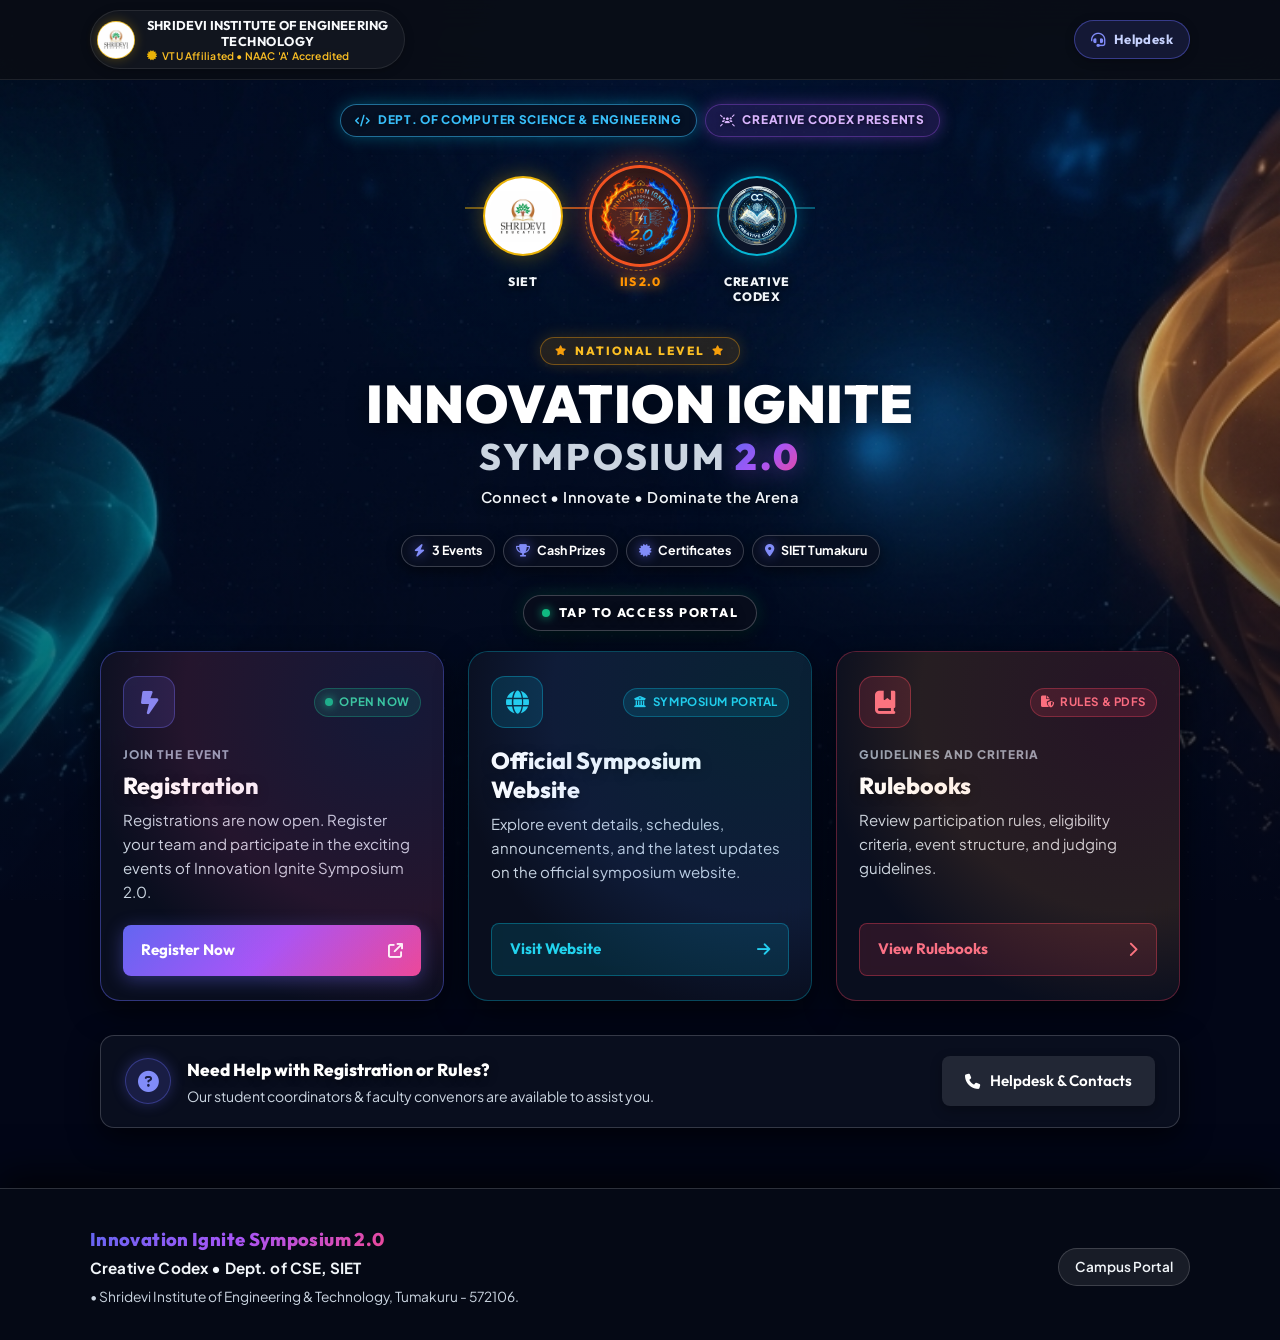
==== index.html @ 79eab62c "ui update on toggle" ====
<!DOCTYPE html>
<html lang="en" data-theme="dark">

<head>
  <meta charset="UTF-8">
  <meta name="viewport" content="width=device-width, initial-scale=1.0, viewport-fit=cover">
  <title>Innovation Ignite Symposium 2.0 | Creative Codex | SIET</title>
  <meta name="description"
    content="Official mobile portal for Innovation Ignite Symposium 2.0 organized by Creative Codex, Department of Computer Science & Engineering, Shridevi Institute of Engineering and Technology.">

  <!-- Google Fonts: Plus Jakarta Sans & Outfit -->
  <link rel="preconnect" href="https://fonts.googleapis.com">
  <link rel="preconnect" href="https://fonts.gstatic.com" crossorigin>
  <link
    href="https://fonts.googleapis.com/css2?family=Outfit:wght@400;500;600;700;800;900&family=Plus+Jakarta+Sans:wght@300;400;500;600;700;800&display=swap"
    rel="stylesheet">

  <!-- Font Awesome Icons -->
  <link rel="stylesheet" href="https://cdnjs.cloudflare.com/ajax/libs/font-awesome/6.5.1/css/all.min.css">

  <!-- Stylesheet -->
  <link rel="stylesheet" href="styles.css">
</head>

<body>
  <!-- Fixed Background Canvas (Jitter-Free, Never zooms on scroll) -->
  <div class="fixed-bg-canvas" aria-hidden="true"></div>
  <div class="noise-overlay"></div>

  <!-- Top Glassmorphism Navigation Bar -->
  <header class="site-header">
    <div class="container header-container">
      <a href="https://www.shrideviengineering.org" target="_blank" rel="noopener noreferrer"
        class="header-college-pill" title="Visit Shridevi Official Website">
        <div class="header-logo-wrap">
          <img src="assets/SIETLOGO2.jpeg" alt="SIET College Logo" class="header-mini-logo">
        </div>
        <div class="header-college-text">
          <span class="header-college-name">
            <span class="name-part-1">SHRIDEVI INSTITUTE OF ENGINEERING</span>
            <span class="name-part-2">TECHNOLOGY</span>
          </span>
          <span class="header-college-sub"><i class="fa-solid fa-certificate"></i> VTU Affiliated • NAAC 'A' Accredited</span>
        </div>
      </a>

      <div class="header-actions">
        <a href="#contactModal" id="btnHelpTrigger" class="header-help-btn" title="Helpdesk &amp; Venue"
          aria-label="Help &amp; Contact">
          <i class="fa-solid fa-headset"></i>
          <span class="header-btn-text">Helpdesk</span>
        </a>
      </div>
    </div>
  </header>

  <!-- Main Mobile-First Portal Container -->
  <main class="portal-main">
    <div class="container portal-container">

      <!-- Unified Brand Hero Section -->
      <section class="portal-hero">

        <!-- Department & Club Header Tag -->
        <div class="hero-meta-badges">
          <span class="meta-badge dept-badge">
            <i class="fa-solid fa-code"></i> Dept. of Computer Science &amp; Engineering
          </span>
          <span class="meta-badge club-badge">
            <i class="fa-solid fa-users-rays"></i> Creative Codex Presents
          </span>
        </div>

        <!-- Trio Emblem Brand Cluster -->
        <div class="emblem-showcase-cluster" aria-label="Institutions and Event Logos">
          <div class="connector-track" aria-hidden="true"></div>

          <!-- College Logo -->
          <a href="https://www.shrideviengineering.org" target="_blank" rel="noopener noreferrer"
            class="emblem-card emblem-college" title="Shridevi Institute of Engineering & Technology">
            <div class="emblem-frame">
              <img src="assets/SIETLOGO2.jpeg" alt="SIET Logo" class="emblem-img">
            </div>
            <span class="emblem-caption">SIET</span>
          </a>

          <!-- Innovation Ignite 2.0 (Center / Star Emblem) -->
          <div class="emblem-card emblem-symposium" title="Innovation Ignite Symposium 2.0">
            <div class="emblem-frame emblem-frame-sympo">
              <div class="emblem-pulse-ring"></div>
              <img src="assets/no bg sympo2.0.png" alt="Innovation Ignite 2.0 Logo" class="emblem-img emblem-img-sympo"
                id="symposiumLogoImg" onerror="this.onerror=null; this.src='assets/symposium-logo.svg';">
            </div>
            <span class="emblem-caption caption-highlight">IIS 2.0</span>
          </div>

          <!-- Creative Codex Club Logo -->
          <div class="emblem-card emblem-club" title="Creative Codex Student Club">
            <div class="emblem-frame">
              <img src="assets/cclogo1.png" alt="Creative Codex Club Logo" class="emblem-img" id="clubLogoImg"
                onerror="this.onerror=null; this.src='assets/club-logo.svg';">
            </div>
            <span class="emblem-caption">
              <span class="caption-line">Creative</span>
              <span class="caption-line">Codex</span>
            </span>
          </div>
        </div>

        <!-- Typography Branding -->
        <div class="hero-headings">
          <!-- Small National Level Badge Upside the Title -->
          <div class="hero-national-wrapper">
            <span class="hero-national-badge">
              <i class="fa-solid fa-star"></i> National Level <i class="fa-solid fa-star"></i>
            </span>
          </div>

          <h1 class="portal-title">
            <span class="title-primary">INNOVATION IGNITE</span>
            <span class="title-secondary">SYMPOSIUM <span class="title-version-gradient">2.0</span></span>
          </h1>

          <p class="portal-tagline">Connect • Innovate • Dominate the Arena</p>
        </div>

        <!-- Quick Event Perks / Highlight Badges -->
        <div class="perks-badge-row">
          <span class="perk-chip"><i class="fa-solid fa-bolt"></i> 3 Events</span>
          <span class="perk-chip"><i class="fa-solid fa-trophy"></i> Cash Prizes</span>
          <span class="perk-chip"><i class="fa-solid fa-certificate"></i> Certificates</span>
          <span class="perk-chip"><i class="fa-solid fa-location-dot"></i> SIET Tumakuru</span>
        </div>

      </section>

      <!-- The 3 Core Action Cards (QR Scan Destination) -->
      <section class="action-portal-section" aria-label="Portal Navigation Actions">

        <div class="action-section-heading">
          <span class="pulse-dot"></span>
          <span class="heading-label">TAP TO ACCESS PORTAL</span>
        </div>

        <!-- 3 Aligned Interactive Touch Cards -->
        <div class="action-grid" id="mainActions">

          <!-- CARD 1: REGISTRATION (Featured / High Energy) -->
          <div class="action-card card-register">
            <div class="card-glow-bg"></div>

            <div class="card-top-row">
              <div class="card-icon-wrap">
                <i class="fa-solid fa-bolt-lightning"></i>
              </div>
              <span class="card-status-pill pill-live">
                <span class="pulse-dot"></span>
                <span>Open Now</span>
              </span>
            </div>

            <div class="card-body">
              <span class="card-category-tag">Join the event</span>
              <h2 class="card-title">Registration</h2>
              <p class="card-info">
                Registrations are now open. Register your team and participate in the exciting events of Innovation Ignite Symposium 2.0.
              </p>
            </div>

            <a href="https://forms.google.com" target="_blank" rel="noopener noreferrer" class="card-action-bar"
              id="btnRegistration" aria-label="Register Now for Innovation Ignite Events">
              <span class="card-action-label">Register Now</span>
              <span class="card-action-arrow">
                <i class="fa-solid fa-arrow-up-right-from-square"></i>
              </span>
            </a>
          </div>

          <!-- CARD 2: OFFICIAL WEBSITE -->
          <div class="action-card card-website">
            <div class="card-glow-bg"></div>

            <div class="card-top-row">
              <div class="card-icon-wrap">
                <i class="fa-solid fa-globe"></i>
              </div>
              <span class="card-status-pill pill-cyan">
                <i class="fa-solid fa-building-columns"></i>
                <span>Symposium Portal</span>
              </span>
            </div>

            <div class="card-body">
              <h2 class="card-title">Official Symposium Website</h2>
              <p class="card-info">
                Explore event details, schedules, announcements, and the latest updates on the official symposium website.
              </p>
            </div>

            <a href="https://symposium-2-0.vercel.app/" target="_blank" rel="noopener noreferrer"
              class="card-action-bar" id="btnOfficialWebsite" aria-label="Visit Official Symposium Website">
              <span class="card-action-label">Visit Website</span>
              <span class="card-action-arrow">
                <i class="fa-solid fa-arrow-right"></i>
              </span>
            </a>
          </div>

          <!-- CARD 3: RULEBOOKS & GUIDELINES -->
          <div class="action-card card-rulebook">
            <div class="card-glow-bg"></div>

            <div class="card-top-row">
              <div class="card-icon-wrap">
                <i class="fa-solid fa-book-bookmark"></i>
              </div>
              <span class="card-status-pill pill-accent">
                <i class="fa-solid fa-file-shield"></i>
                <span>Rules &amp; PDFs</span>
              </span>
            </div>

            <div class="card-body">
              <span class="card-category-tag">Guidelines and Criteria</span>
              <h2 class="card-title">Rulebooks</h2>
              <p class="card-info">
                Review participation rules, eligibility criteria, event structure, and judging guidelines.
              </p>
            </div>

            <a href="rulebooks.html" class="card-action-bar" id="btnRulebooks"
              aria-label="Browse Official Event Rulebooks and PDFs">
              <span class="card-action-label">View Rulebooks</span>
              <span class="card-action-arrow">
                <i class="fa-solid fa-chevron-right"></i>
              </span>
            </a>
          </div>

        </div>

      </section>

      <!-- Quick Assistance / Help Desk Banner -->
      <section class="help-card-banner">
        <div class="help-banner-content">
          <div class="help-icon-wrap">
            <i class="fa-solid fa-circle-question"></i>
          </div>
          <div class="help-text">
            <h3 class="help-title">Need Help with Registration or Rules?</h3>
            <p class="help-desc">Our student coordinators &amp; faculty convenors are available to assist you.</p>
          </div>
        </div>
        <a href="#contactModal" id="btnHelpModal" class="btn btn-help-outline">
          <i class="fa-solid fa-phone"></i>
          <span>Helpdesk &amp; Contacts</span>
        </a>
      </section>

    </div>
  </main>

  <!-- Footer -->
  <footer class="site-footer">
    <div class="container footer-container">
      <div class="footer-left">
        <div class="footer-logo">
          <div class="footer-title-wrap">
            <span class="footer-symposium-title gradient-text">Innovation Ignite Symposium 2.0</span>
          </div>
          <div class="footer-club-wrap">
            <span class="footer-club-name">Creative Codex • Dept. of CSE, SIET</span>
          </div>
        </div>
        <p class="footer-copy">
         • Shridevi Institute of Engineering &amp; Technology, Tumakuru - 572106.
        </p>
      </div>
      <div class="footer-right">
        <div class="footer-links">
          <a href="https://www.shrideviengineering.org" target="_blank" rel="noopener">Campus Portal</a>
        </div>
      </div>
    </div>
  </footer>

  <!-- Help & Contact Modal -->
  <div class="modal" id="contactModal" aria-hidden="true">
    <div class="modal-backdrop"></div>
    <div class="modal-content">
      <div class="modal-header">
        <div class="modal-title-wrap">
          <i class="fa-solid fa-headset modal-header-icon"></i>
          <h3 class="modal-title">Innovation Ignite Symposium 2.0 Helpdesk</h3>
        </div>
        <button class="modal-close" id="closeContactModal" aria-label="Close modal">&times;</button>
      </div>
      <div class="modal-body">
        <p class="modal-desc">Have questions regarding team registrations, event guidelines, or reaching campus? Contact
          our coordinators:</p>
        <div class="contact-card">
          <!-- Interactive Contact Tab (Replaces Student Club) -->
          <div class="contact-tab-card" id="contactTabCard">
            <button type="button" class="contact-row contact-tab-trigger" id="contactTabBtn" aria-expanded="false"
              aria-controls="contactDirectoryPanel">
              <div class="contact-row-icon contact-icon-phone"><i class="fa-solid fa-address-book"></i></div>
              <div class="contact-tab-title-wrap">
                <div class="contact-title-line">
                  <strong>Contact:</strong>
                  <span class="contact-pill-tag"><i class="fa-solid fa-chevron-down arrow-icon"></i> Tap to View</span>
                </div>
                <span class="contact-tab-sub">Event leads, member names &amp; phone numbers</span>
              </div>
            </button>

            <!-- Structured Event Coordinators Directory -->
            <div class="contact-directory-panel" id="contactDirectoryPanel" style="display: none;">

              <!-- 1. General -->
              <div class="coord-category-group">
                <div class="coord-category-header">
                  <span class="coord-cat-badge badge-general"><i class="fa-solid fa-users"></i> General</span>
                </div>
                <div class="coord-members-list">
                  <div class="coord-member-row">
                    <span class="coord-name">Abbu Bhakar siddik</span>
                    <a href="tel:7022615928" class="coord-phone-btn" title="Call Abbu Bhakar siddik">
                      <i class="fa-solid fa-phone"></i> 7022615928
                    </a>
                  </div>
                  <div class="coord-member-row">
                    <span class="coord-name">Yashwanth Patil</span>
                    <a href="tel:8317345830" class="coord-phone-btn" title="Call Yashwanth Patil">
                      <i class="fa-solid fa-phone"></i> 8317345830
                    </a>
                  </div>
                  <div class="coord-member-row">
                    <span class="coord-name">Nayan kumar</span>
                    <a href="tel:6360860374" class="coord-phone-btn" title="Call Nayan kumar">
                      <i class="fa-solid fa-phone"></i> 6360860374
                    </a>
                  </div>
                </div>
              </div>

              <!-- 2. Code storm (Mini hackathon) -->
              <div class="coord-category-group">
                <div class="coord-category-header">
                  <span class="coord-cat-badge badge-coding"><i class="fa-solid fa-laptop-code"></i> Code storm (Mini
                    hackathon)</span>
                </div>
                <div class="coord-members-list">
                  <div class="coord-member-row">
                    <span class="coord-name">Abbu Bhakar siddik</span>
                    <a href="tel:7022615928" class="coord-phone-btn" title="Call Abbu Bhakar siddik">
                      <i class="fa-solid fa-phone"></i> 7022615928
                    </a>
                  </div>
                  <div class="coord-member-row">
                    <span class="coord-name">Lakshmikanth D H</span>
                    <a href="tel:9480625245" class="coord-phone-btn" title="Call Lakshmikanth D H">
                      <i class="fa-solid fa-phone"></i> 9480625245
                    </a>
                  </div>
                  <div class="coord-member-row">
                    <span class="coord-name">Karthik B kenchi</span>
                    <a href="tel:8310013001" class="coord-phone-btn" title="Call Karthik B kenchi">
                      <i class="fa-solid fa-phone"></i> 8310013001
                    </a>
                  </div>
                </div>
              </div>

              <!-- 3. Agentic Arena (Agentic AI) -->
              <div class="coord-category-group">
                <div class="coord-category-header">
                  <span class="coord-cat-badge badge-ai"><i class="fa-solid fa-brain"></i> Agentic Arena (Agentic
                    AI)</span>
                </div>
                <div class="coord-members-list">
                  <div class="coord-member-row">
                    <span class="coord-name">Nayan Kumar</span>
                    <a href="tel:6360860374" class="coord-phone-btn" title="Call Nayan Kumar">
                      <i class="fa-solid fa-phone"></i> 6360860374
                    </a>
                  </div>
                  <div class="coord-member-row">
                    <span class="coord-name">Sharath</span>
                    <a href="tel:6363065683" class="coord-phone-btn" title="Call Sharath">
                      <i class="fa-solid fa-phone"></i> 6363065683
                    </a>
                  </div>
                </div>
              </div>

              <!-- 4. InnovateX (Model presentation) -->
              <div class="coord-category-group">
                <div class="coord-category-header">
                  <span class="coord-cat-badge badge-presentation"><i class="fa-solid fa-lightbulb"></i> InnovateX
                    (Model presentation)</span>
                </div>
                <div class="coord-members-list">
                  <div class="coord-member-row">
                    <span class="coord-name">Gnanesh G</span>
                    <a href="tel:7676285059" class="coord-phone-btn" title="Call Gnanesh G">
                      <i class="fa-solid fa-phone"></i> 7676285059
                    </a>
                  </div>
                </div>
              </div>

              <!-- 5. Registration -->
              <div class="coord-category-group">
                <div class="coord-category-header">
                  <span class="coord-cat-badge badge-reg"><i class="fa-solid fa-id-card"></i> Registration</span>
                </div>
                <div class="coord-members-list">
                  <div class="coord-member-row">
                    <span class="coord-name">Yashwanth Patil</span>
                    <a href="tel:8317345830" class="coord-phone-btn" title="Call Yashwanth Patil">
                      <i class="fa-solid fa-phone"></i> 8317345830
                    </a>
                  </div>
                </div>
              </div>

            </div>
          </div>
          <div class="contact-row">
            <div class="contact-row-icon"><i class="fa-solid fa-envelope"></i></div>
            <div>
              <strong>Official Website:</strong> <a href="https://www.shrideviengineering.org" target="_blank"
                rel="noopener"
                style="color: var(--accent-primary); text-decoration: underline;">www.shrideviengineering.org</a>
            </div>
          </div>
          <div class="contact-row">
            <div class="contact-row-icon"><i class="fa-solid fa-location-dot"></i></div>
            <div>
              <strong>Venue:</strong> Shridevi Institute of Engineering and Technology, Sira Road,
              Tumakuru - 572 106
            </div>
          </div>
          <div class="contact-row">
            <div class="contact-row-icon"><i class="fa-solid fa-clock"></i></div>
            <div>
              <strong>Symposium Timings:</strong> 9:00 AM – 5:00 PM
            </div>
          </div>
        </div>
        <div class="modal-actions-wrap" style="margin-top: 20px;">
          <a href="https://forms.google.com" target="_blank" rel="noopener" class="btn btn-primary"
            style="width: 100%;">
            <i class="fa-solid fa-bolt"></i> Proceed to Registration Form
          </a>
        </div>
      </div>
    </div>
  </div>

  <script src="script.js"></script>
</body>

</html>
---- styles.css ----
/* ===================================================================
   INNOVATION IGNITE 2.0 - Mobile-First High-Performance Design System
   Modern QR Landing Portal | SIET • Creative Codex
   =================================================================== */

:root {
  /* Color Palette - Dark Theme Default */
  --bg-primary: #0a0d14;
  --bg-secondary: #0f1422;
  --bg-card: rgba(18, 24, 38, 0.78);
  --bg-card-hover: rgba(26, 35, 56, 0.92);
  --bg-glass: rgba(255, 255, 255, 0.05);
  
  --border-subtle: rgba(255, 255, 255, 0.09);
  --border-hover: rgba(255, 255, 255, 0.22);
  --border-focus: rgba(99, 102, 241, 0.65);
  
  --text-primary: #f8fafc;
  --text-secondary: #94a3b8;
  --text-muted: #64748b;
  
  /* Brand Accents & Gradients */
  --accent-primary: #6366f1;       /* Indigo */
  --accent-secondary: #a855f7;     /* Purple */
  --accent-tertiary: #ec4899;      /* Pink */
  --accent-cyan: #06b6d4;          /* Cyan */
  --accent-emerald: #10b981;       /* Emerald */
  --accent-amber: #f59e0b;        /* Amber */
  --accent-fire: #ff5722;         /* Fiery Orange */
  
  --gradient-brand: linear-gradient(135deg, #6366f1 0%, #a855f7 50%, #ec4899 100%);
  --gradient-cyan: linear-gradient(135deg, #06b6d4 0%, #3b82f6 100%);
  --gradient-coral: linear-gradient(135deg, #f43f5e 0%, #fb923c 100%);
  --gradient-sympo: linear-gradient(135deg, #ff5722 0%, #ff9800 50%, #00bcd4 100%);
  
  /* Shadows & Neon Halos */
  --shadow-sm: 0 2px 8px rgba(0, 0, 0, 0.25);
  --shadow-md: 0 10px 25px -4px rgba(0, 0, 0, 0.45);
  --shadow-lg: 0 20px 45px -8px rgba(0, 0, 0, 0.6);
  --shadow-glow-primary: 0 0 32px -4px rgba(99, 102, 241, 0.45);
  --shadow-glow-cyan: 0 0 32px -4px rgba(6, 182, 212, 0.4);
  --shadow-glow-coral: 0 0 32px -4px rgba(244, 63, 94, 0.4);

  /* Typography */
  --font-heading: 'Outfit', -apple-system, BlinkMacSystemFont, sans-serif;
  --font-body: 'Plus Jakarta Sans', -apple-system, BlinkMacSystemFont, sans-serif;

  /* Transitions */
  --transition-fast: 0.16s cubic-bezier(0.16, 1, 0.3, 1);
  --transition-smooth: 0.28s cubic-bezier(0.16, 1, 0.3, 1);
  --transition-bounce: 0.4s cubic-bezier(0.34, 1.56, 0.64, 1);

  /* Radius */
  --radius-sm: 8px;
  --radius-md: 14px;
  --radius-lg: 20px;
  --radius-full: 9999px;
}

/* Light Theme Variables */
[data-theme="light"] {
  --bg-primary: #f8fafc;
  --bg-secondary: #edf2f7;
  --bg-card: rgba(255, 255, 255, 0.9);
  --bg-card-hover: rgba(255, 255, 255, 0.98);
  --bg-glass: rgba(0, 0, 0, 0.04);
  
  --border-subtle: rgba(0, 0, 0, 0.08);
  --border-hover: rgba(0, 0, 0, 0.18);
  --border-focus: rgba(99, 102, 241, 0.8);
  
  --text-primary: #0f172a;
  --text-secondary: #475569;
  --text-muted: #94a3b8;

  --shadow-sm: 0 2px 8px rgba(0, 0, 0, 0.05);
  --shadow-md: 0 10px 25px -4px rgba(99, 102, 241, 0.12);
  --shadow-lg: 0 20px 45px -8px rgba(99, 102, 241, 0.18);
  --shadow-glow-primary: 0 0 28px -4px rgba(99, 102, 241, 0.25);
  --shadow-glow-cyan: 0 0 28px -4px rgba(6, 182, 212, 0.25);
  --shadow-glow-coral: 0 0 28px -4px rgba(244, 63, 94, 0.25);
}

/* Reset & Basics */
*, *::before, *::after {
  box-sizing: border-box;
  margin: 0;
  padding: 0;
}

html {
  scroll-behavior: smooth;
  -webkit-text-size-adjust: 100%;
}

body {
  font-family: var(--font-body);
  background-color: #020617;
  color: var(--text-primary);
  line-height: 1.6;
  min-height: 100vh;
  position: relative;
  overflow-x: hidden;
  transition: background-color var(--transition-smooth), color var(--transition-smooth);
  -webkit-font-smoothing: antialiased;
  -moz-osx-font-smoothing: grayscale;
}

[data-theme="light"] body {
  background-color: #f1f5f9;
}

/* ===================================================================
   STABLE JITTER-FREE FIXED BACKGROUND CANVAS
   Eliminates mobile address bar hide/show scroll zoom jump
   =================================================================== */
.fixed-bg-canvas {
  position: fixed;
  top: 0;
  left: 0;
  width: 100vw;
  height: 100lvh;
  height: var(--app-height, 100vh);
  min-height: 100%;
  z-index: 0;
  pointer-events: none;
  background-color: #020617;
  background-image: 
    linear-gradient(to bottom, rgba(2, 6, 23, 0.42) 0%, rgba(2, 6, 23, 0.15) 30%, rgba(2, 6, 23, 0.58) 75%, rgba(2, 6, 23, 0.95) 100%),
    url('assets/symposium-bg.jpg');
  background-repeat: no-repeat;
  background-position: center top;
  background-size: cover;
  -webkit-transform: translate3d(0, 0, 0);
  transform: translate3d(0, 0, 0);
  -webkit-backface-visibility: hidden;
  backface-visibility: hidden;
  will-change: transform;
}

body::before {
  display: none !important;
}

.noise-overlay {
  position: fixed;
  inset: 0;
  background-image: radial-gradient(rgba(255, 255, 255, 0.025) 1px, transparent 0);
  background-size: 24px 24px;
  pointer-events: none;
  z-index: 1;
}

/* Layout Container */
.container {
  max-width: 1140px;
  margin: 0 auto;
  padding: 0 20px;
  position: relative;
  z-index: 2;
}

/* ===================================================================
   TOP STICKY GLASS HEADER (INSTITUTION & CONTROLS)
   Properly Aligned, Balanced Flexbox, Responsive Pill Layout
   =================================================================== */

.site-header {
  position: sticky;
  top: 0;
  z-index: 100;
  background: rgba(10, 13, 20, 0.85);
  backdrop-filter: blur(16px);
  -webkit-backdrop-filter: blur(16px);
  border-bottom: 1px solid var(--border-subtle);
  padding: 10px 0;
  transition: background-color var(--transition-fast), border-color var(--transition-fast);
}

.header-container {
  display: flex;
  align-items: center;
  justify-content: space-between;
  gap: 16px;
  width: 100%;
}

.header-college-pill {
  display: inline-flex;
  align-items: center;
  gap: 12px;
  text-decoration: none;
  color: inherit;
  background: rgba(255, 255, 255, 0.04);
  padding: 6px 16px 6px 6px;
  border-radius: var(--radius-full);
  border: 1px solid var(--border-subtle);
  transition: all var(--transition-fast);
  flex: 0 1 auto;
  max-width: fit-content;
  box-shadow: 0 2px 10px rgba(0, 0, 0, 0.25);
}

.header-college-pill:hover {
  background: rgba(255, 255, 255, 0.08);
  border-color: rgba(234, 179, 8, 0.45);
  transform: translateY(-1px);
  box-shadow: 0 4px 16px rgba(0, 0, 0, 0.35);
}

.header-logo-wrap {
  width: 38px;
  height: 38px;
  min-width: 38px;
  border-radius: 50%;
  overflow: hidden;
  background: #ffffff;
  display: flex;
  align-items: center;
  justify-content: center;
  border: 1.5px solid rgba(234, 179, 8, 0.8);
  box-shadow: 0 0 12px rgba(234, 179, 8, 0.3);
  flex-shrink: 0;
}

.header-mini-logo {
  width: 100%;
  height: 100%;
  object-fit: contain;
}

.header-college-text {
  display: flex;
  flex-direction: column;
  justify-content: center;
  min-width: 0;
  text-align: left;
}

.header-college-name {
  font-family: var(--font-heading);
  font-size: 0.8rem;
  font-weight: 700;
  line-height: 1.25;
  letter-spacing: 0.015em;
  color: var(--text-primary);
  display: flex;
  flex-direction: column;
}

.name-part-1 {
  display: block;
  white-space: nowrap;
}

.name-part-2 {
  display: block;
  text-align: center;
  width: 100%;
  white-space: nowrap;
  letter-spacing: 0.04em;
}

.header-college-sub {
  font-size: 0.65rem;
  color: #fbbf24;
  white-space: nowrap;
  line-height: 1.2;
  font-weight: 600;
  margin-top: 1px;
  letter-spacing: 0.02em;
  overflow: hidden;
  text-overflow: ellipsis;
  display: inline-flex;
  align-items: center;
  gap: 5px;
}

.header-college-sub i {
  font-size: 0.62rem;
  color: #eab308;
}

.header-actions {
  display: flex;
  align-items: center;
  gap: 10px;
  flex-shrink: 0;
}

.header-help-btn {
  display: inline-flex;
  align-items: center;
  gap: 8px;
  padding: 8px 16px;
  border-radius: var(--radius-full);
  background: rgba(99, 102, 241, 0.14);
  border: 1px solid rgba(99, 102, 241, 0.45);
  color: #c7d2fe;
  font-family: var(--font-heading);
  font-size: 0.82rem;
  font-weight: 700;
  letter-spacing: 0.03em;
  text-decoration: none;
  cursor: pointer;
  transition: all var(--transition-fast);
  box-shadow: 0 2px 10px rgba(0, 0, 0, 0.25);
  white-space: nowrap;
}

.header-help-btn i {
  font-size: 0.9rem;
  color: #818cf8;
}

.header-help-btn:hover {
  background: rgba(99, 102, 241, 0.26);
  border-color: rgba(99, 102, 241, 0.75);
  color: #ffffff;
  box-shadow: 0 0 20px rgba(99, 102, 241, 0.45);
  transform: translateY(-1px);
}

.header-help-btn:active {
  transform: translateY(0);
}

.header-back-btn {
  display: inline-flex;
  align-items: center;
  gap: 8px;
  padding: 8px 16px;
  border-radius: var(--radius-full);
  background: rgba(255, 255, 255, 0.05);
  border: 1px solid var(--border-subtle);
  color: var(--text-primary);
  font-family: var(--font-heading);
  font-size: 0.82rem;
  font-weight: 700;
  letter-spacing: 0.03em;
  text-decoration: none;
  cursor: pointer;
  transition: all var(--transition-fast);
  white-space: nowrap;
  flex-shrink: 0;
}

.header-back-btn i {
  font-size: 0.85rem;
  transition: transform var(--transition-fast);
}

.header-back-btn:hover {
  background: rgba(255, 255, 255, 0.1);
  border-color: var(--border-hover);
  color: #ffffff;
  transform: translateY(-1px);
}

.header-back-btn:hover i {
  transform: translateX(-2px);
}

.header-icon-btn {
  width: 38px;
  height: 38px;
  border-radius: 50%;
  background: var(--bg-glass);
  border: 1px solid var(--border-subtle);
  color: var(--text-primary);
  display: flex;
  align-items: center;
  justify-content: center;
  font-size: 0.95rem;
  cursor: pointer;
  text-decoration: none;
  transition: all var(--transition-fast);
}

.header-icon-btn:hover {
  background: rgba(255, 255, 255, 0.12);
  border-color: var(--accent-primary);
  color: var(--accent-primary);
  transform: scale(1.08);
}

.header-icon-btn:active {
  transform: scale(0.95);
}

/* ===================================================================
   PORTAL MAIN & HERO BRANDING (MOBILE FIRST)
   =================================================================== */

.portal-main {
  position: relative;
  z-index: 2;
  padding: 24px 0 60px;
}

.portal-container {
  display: flex;
  flex-direction: column;
  align-items: center;
}

.portal-hero {
  text-align: center;
  display: flex;
  flex-direction: column;
  align-items: center;
  width: 100%;
  margin-bottom: 28px;
}

/* Department & Club Meta Badges */
.hero-meta-badges {
  display: flex;
  align-items: center;
  justify-content: center;
  gap: 8px;
  flex-wrap: wrap;
  margin-bottom: 20px;
}

.meta-badge {
  display: inline-flex;
  align-items: center;
  gap: 7px;
  font-size: 0.74rem;
  font-weight: 800;
  text-transform: uppercase;
  letter-spacing: 0.06em;
  padding: 6px 14px;
  border-radius: var(--radius-full);
  backdrop-filter: blur(14px);
  -webkit-backdrop-filter: blur(14px);
  box-shadow: 0 4px 15px rgba(0, 0, 0, 0.4);
}

.dept-badge {
  background: rgba(6, 18, 36, 0.88);
  color: #38bdf8;
  border: 1px solid rgba(56, 189, 248, 0.55);
  box-shadow: 0 0 16px rgba(6, 182, 212, 0.35);
  text-shadow: 0 1px 4px rgba(0, 0, 0, 0.6);
}

[data-theme="light"] .dept-badge {
  color: #0284c7;
  background: rgba(255, 255, 255, 0.96);
  border: 1.5px solid rgba(2, 132, 199, 0.35);
  box-shadow: 0 4px 14px rgba(2, 132, 199, 0.12);
  text-shadow: none;
}

.club-badge {
  background: rgba(22, 12, 38, 0.88);
  color: #d8b4fe;
  border: 1px solid rgba(192, 132, 252, 0.55);
  box-shadow: 0 0 16px rgba(168, 85, 247, 0.35);
  text-shadow: 0 1px 4px rgba(0, 0, 0, 0.6);
}

[data-theme="light"] .club-badge {
  color: #7e22ce;
  background: rgba(255, 255, 255, 0.96);
  border: 1.5px solid rgba(126, 34, 206, 0.35);
  box-shadow: 0 4px 14px rgba(126, 34, 206, 0.12);
  text-shadow: none;
}

/* Trio Emblem Showcase Cluster */
.emblem-showcase-cluster {
  --emblem-center-size: 102px;
  --emblem-side-size: 80px;
  position: relative;
  display: flex;
  align-items: flex-start;
  justify-content: center;
  gap: 26px;
  margin-bottom: 24px;
  padding: 8px 12px;
  width: 100%;
  max-width: 460px;
}

.connector-track {
  position: absolute;
  top: calc(var(--emblem-center-size) / 2);
  left: 12%;
  right: 12%;
  height: 2px;
  background: linear-gradient(90deg, rgba(234, 179, 8, 0.45), rgba(255, 87, 34, 0.8), rgba(6, 182, 212, 0.45));
  z-index: 1;
  pointer-events: none;
  transform: translateY(-50%);
}

.emblem-card {
  display: flex;
  flex-direction: column;
  align-items: center;
  justify-content: flex-start;
  text-decoration: none;
  color: inherit;
  position: relative;
  z-index: 2;
  transition: transform var(--transition-bounce);
  -webkit-tap-highlight-color: transparent;
  flex: 0 1 auto;
}

.emblem-card:hover {
  transform: translateY(-4px);
}

.emblem-frame {
  width: var(--emblem-side-size);
  height: var(--emblem-side-size);
  margin-top: calc((var(--emblem-center-size) - var(--emblem-side-size)) / 2);
  margin-bottom: calc((var(--emblem-center-size) - var(--emblem-side-size)) / 2);
  border-radius: 50%;
  display: flex;
  align-items: center;
  justify-content: center;
  padding: 4px;
  background: rgba(15, 23, 42, 0.85);
  box-shadow: var(--shadow-md);
  position: relative;
  transition: all var(--transition-fast);
  flex-shrink: 0;
}

[data-theme="light"] .emblem-frame {
  background: #ffffff;
}

.emblem-img {
  width: 100%;
  height: 100%;
  object-fit: contain;
  border-radius: 50%;
}

/* College Emblem */
.emblem-college .emblem-frame {
  border: 2.5px solid #eab308;
  background: #ffffff;
  box-shadow: 0 0 20px rgba(234, 179, 8, 0.35);
}

/* Symposium Emblem (Center, Elevated) */
.emblem-symposium .emblem-frame-sympo {
  width: var(--emblem-center-size);
  height: var(--emblem-center-size);
  margin-top: 0;
  margin-bottom: 0;
  border: 3px solid rgba(255, 87, 34, 0.95);
  background: radial-gradient(circle, rgba(255, 87, 34, 0.25) 0%, rgba(10, 13, 20, 0.92) 70%);
  box-shadow: 0 0 32px rgba(255, 87, 34, 0.55), inset 0 0 16px rgba(255, 87, 34, 0.25);
  flex-shrink: 0;
}

.emblem-img-sympo {
  object-fit: contain;
  filter: drop-shadow(0 0 10px rgba(255, 87, 34, 0.7));
}

.emblem-pulse-ring {
  position: absolute;
  inset: -7px;
  border-radius: 50%;
  border: 1.5px dashed rgba(255, 152, 0, 0.6);
  animation: rotateRing 14s linear infinite;
  pointer-events: none;
}

@keyframes rotateRing {
  from { transform: rotate(0deg); }
  to { transform: rotate(360deg); }
}

/* Club Emblem */
.emblem-club .emblem-frame {
  border: 2.5px solid #06b6d4;
  box-shadow: 0 0 18px rgba(6, 182, 212, 0.35);
}

.emblem-caption {
  font-family: var(--font-heading);
  font-size: 0.76rem;
  font-weight: 800;
  letter-spacing: 0.05em;
  text-transform: uppercase;
  color: #f1f5f9;
  text-shadow: 0 2px 8px rgba(0, 0, 0, 0.9);
  text-align: center;
  line-height: 1.2;
  margin-top: 8px;
}

[data-theme="light"] .emblem-caption {
  color: #0f172a;
  text-shadow: none;
}

.caption-line {
  display: block;
  white-space: nowrap;
}

.caption-highlight {
  color: #ff9800;
  text-shadow: 0 0 12px rgba(255, 152, 0, 0.85);
}

[data-theme="light"] .caption-highlight {
  color: #ea580c;
  text-shadow: none;
}

/* Headings */
.hero-headings {
  margin-bottom: 18px;
  display: flex;
  flex-direction: column;
  align-items: center;
}

/* Small National Level Badge upside of title */
.hero-national-wrapper {
  margin-bottom: 10px;
  display: flex;
  justify-content: center;
}

.hero-national-badge {
  display: inline-flex;
  align-items: center;
  gap: 7px;
  font-family: var(--font-heading);
  font-size: 0.74rem;
  font-weight: 800;
  letter-spacing: 0.16em;
  text-transform: uppercase;
  padding: 4px 14px;
  border-radius: var(--radius-full);
  background: rgba(245, 158, 11, 0.14);
  color: #fbbf24;
  border: 1px solid rgba(245, 158, 11, 0.4);
  box-shadow: 0 0 16px rgba(245, 158, 11, 0.2);
  transition: all var(--transition-fast);
}

.hero-national-badge i {
  font-size: 0.62rem;
  color: #f59e0b;
}

[data-theme="light"] .hero-national-badge {
  background: #fef3c7;
  color: #92400e;
  border-color: rgba(217, 119, 6, 0.35);
  box-shadow: 0 2px 10px rgba(217, 119, 6, 0.12);
}

[data-theme="light"] .hero-national-badge i {
  color: #d97706;
}

.portal-title {
  font-family: var(--font-heading);
  display: flex;
  flex-direction: column;
  align-items: center;
  gap: 2px;
  margin-bottom: 8px;
  text-align: center;
}

.title-primary {
  font-size: clamp(1.85rem, 6.2vw, 3.3rem);
  font-weight: 900;
  letter-spacing: 0.01em;
  line-height: 1.1;
  color: #ffffff;
  text-transform: uppercase;
  text-shadow: 0 4px 20px rgba(0, 0, 0, 0.5);
}

[data-theme="light"] .title-primary {
  color: #0f172a;
  text-shadow: 0 2px 12px rgba(15, 23, 42, 0.06);
}

.title-secondary {
  font-size: clamp(1.35rem, 4.4vw, 2.3rem);
  font-weight: 800;
  letter-spacing: 0.08em;
  line-height: 1.15;
  color: #cbd5e1;
  text-transform: uppercase;
  display: inline-flex;
  align-items: center;
  gap: 8px;
}

[data-theme="light"] .title-secondary {
  color: #334155;
}

.title-version-gradient {
  background: var(--gradient-brand);
  -webkit-background-clip: text;
  -webkit-text-fill-color: transparent;
  font-weight: 900;
  filter: drop-shadow(0 0 12px rgba(168, 85, 247, 0.5));
}

.gradient-text {
  background: var(--gradient-brand);
  -webkit-background-clip: text;
  -webkit-text-fill-color: transparent;
}

.portal-tagline {
  font-size: 0.92rem;
  color: #f1f5f9;
  font-weight: 600;
  letter-spacing: 0.03em;
  text-shadow: 0 2px 10px rgba(0, 0, 0, 0.85);
}

[data-theme="light"] .portal-tagline {
  color: #475569;
  text-shadow: none;
}

/* Quick Perks Chips */
.perks-badge-row {
  display: flex;
  align-items: center;
  justify-content: center;
  gap: 8px;
  flex-wrap: wrap;
  margin-top: 8px;
}

.perk-chip {
  display: inline-flex;
  align-items: center;
  gap: 7px;
  background: rgba(10, 16, 32, 0.85);
  backdrop-filter: blur(12px);
  -webkit-backdrop-filter: blur(12px);
  border: 1px solid rgba(255, 255, 255, 0.2);
  font-size: 0.78rem;
  font-weight: 700;
  padding: 5px 12px;
  border-radius: var(--radius-full);
  color: #ffffff;
  box-shadow: 0 4px 14px rgba(0, 0, 0, 0.5);
}

[data-theme="light"] .perk-chip {
  background: #ffffff;
  border: 1px solid rgba(0, 0, 0, 0.1);
  color: #1e293b;
  box-shadow: 0 4px 12px rgba(0, 0, 0, 0.05);
}

.perk-chip i {
  color: #818cf8;
  filter: drop-shadow(0 0 6px rgba(99, 102, 241, 0.7));
}

[data-theme="light"] .perk-chip i {
  color: #4f46e5;
  filter: none;
}

/* ===================================================================
   THE 3 CORE ACTION CARDS (USER'S EXPLICIT REQUIREMENT)
   Properly Aligned, Mobile-Friendly, High-Affordance Touch Cards
   =================================================================== */

.action-portal-section {
  width: 100%;
  max-width: 1080px;
  margin-bottom: 34px;
  display: flex;
  flex-direction: column;
  align-items: center;
}

.action-section-heading {
  display: inline-flex;
  align-items: center;
  justify-content: center;
  gap: 9px;
  margin: 0 auto 20px;
  background: rgba(8, 14, 28, 0.92);
  backdrop-filter: blur(16px);
  -webkit-backdrop-filter: blur(16px);
  padding: 7px 18px;
  border-radius: var(--radius-full);
  border: 1px solid rgba(255, 255, 255, 0.22);
  box-shadow: 0 4px 20px rgba(0, 0, 0, 0.65), 0 0 16px rgba(16, 185, 129, 0.25);
}

[data-theme="light"] .action-section-heading {
  background: #ffffff;
  border: 1px solid rgba(0, 0, 0, 0.1);
  box-shadow: 0 4px 18px rgba(0, 0, 0, 0.06), 0 0 12px rgba(16, 185, 129, 0.15);
}

.heading-label {
  font-family: var(--font-heading);
  font-size: 0.78rem;
  font-weight: 800;
  text-transform: uppercase;
  letter-spacing: 0.14em;
  color: #ffffff;
  text-shadow: 0 2px 8px rgba(0, 0, 0, 0.8);
}

[data-theme="light"] .heading-label {
  color: #0f172a;
  text-shadow: none;
}

.pulse-dot {
  width: 8px;
  height: 8px;
  border-radius: 50%;
  background-color: var(--accent-emerald);
  box-shadow: 0 0 10px var(--accent-emerald);
  animation: pulseAnimation 2s infinite ease-in-out;
}

@keyframes pulseAnimation {
  0% { transform: scale(0.95); box-shadow: 0 0 0 0 rgba(16, 185, 129, 0.7); }
  70% { transform: scale(1.15); box-shadow: 0 0 0 8px rgba(16, 185, 129, 0); }
  100% { transform: scale(0.95); box-shadow: 0 0 0 0 rgba(16, 185, 129, 0); }
}

/* Action Grid: Desktop 3 columns, Mobile 1 column with exact alignment */
.action-grid {
  display: grid;
  grid-template-columns: repeat(3, 1fr);
  gap: 24px;
  width: 100%;
}

/* Individual Action Touch Card */
.action-card {
  position: relative;
  display: flex;
  flex-direction: column;
  background: rgba(10, 16, 32, 0.9);
  backdrop-filter: blur(18px);
  -webkit-backdrop-filter: blur(18px);
  border: 1.5px solid rgba(255, 255, 255, 0.14);
  border-radius: var(--radius-lg);
  padding: 24px 22px;
  text-decoration: none;
  color: inherit;
  overflow: hidden;
  transition: transform var(--transition-smooth), box-shadow var(--transition-smooth), border-color var(--transition-smooth);
  -webkit-tap-highlight-color: transparent;
  cursor: pointer;
  box-shadow: 0 10px 30px rgba(0, 0, 0, 0.6);
}

[data-theme="light"] .action-card {
  background: #ffffff;
  border: 1.5px solid rgba(0, 0, 0, 0.08);
  box-shadow: 0 10px 25px rgba(15, 23, 42, 0.06);
}

.action-card:hover {
  border-color: var(--border-hover);
}

[data-theme="light"] .action-card:hover {
  box-shadow: 0 16px 36px rgba(15, 23, 42, 0.1);
}

.card-glow-bg {
  position: absolute;
  inset: 0;
  opacity: 0.12;
  pointer-events: none;
  transition: opacity var(--transition-smooth);
  border-radius: inherit;
}

.action-card:hover .card-glow-bg {
  opacity: 0.22;
}

/* CARD 1: REGISTRATION (Featured / High Voltage) */
.card-register {
  border-color: rgba(99, 102, 241, 0.45);
}

[data-theme="light"] .card-register {
  border-color: rgba(99, 102, 241, 0.35);
}

.card-register .card-glow-bg {
  background: radial-gradient(circle at 85% 15%, #6366f1 0%, #ec4899 50%, transparent 75%);
}

.card-register:hover {
  border-color: rgba(99, 102, 241, 0.85);
  box-shadow: var(--shadow-glow-primary), var(--shadow-lg);
}

[data-theme="light"] .card-register:hover {
  border-color: rgba(99, 102, 241, 0.7);
  box-shadow: 0 16px 36px rgba(99, 102, 241, 0.14);
}

.card-register .card-icon-wrap {
  background: rgba(99, 102, 241, 0.16);
  color: #818cf8;
  border: 1px solid rgba(99, 102, 241, 0.4);
}

[data-theme="light"] .card-register .card-icon-wrap {
  background: #f5f3ff;
  color: #6366f1;
  border-color: rgba(99, 102, 241, 0.25);
}

.card-register .card-action-bar {
  background: var(--gradient-brand);
  color: #ffffff;
  box-shadow: 0 4px 18px rgba(99, 102, 241, 0.4);
}

.card-register:hover .card-action-bar,
.card-register .card-action-bar:hover {
  box-shadow: 0 6px 24px rgba(99, 102, 241, 0.65);
  filter: brightness(1.08);
}

.card-register .card-action-bar:active {
  box-shadow: 0 2px 10px rgba(99, 102, 241, 0.4);
  filter: brightness(0.95);
}

/* CARD 2: OFFICIAL WEBSITE */
.card-website {
  border-color: rgba(6, 182, 212, 0.35);
}

[data-theme="light"] .card-website {
  border-color: rgba(6, 182, 212, 0.35);
}

.card-website .card-glow-bg {
  background: radial-gradient(circle at 85% 15%, #06b6d4 0%, #3b82f6 50%, transparent 75%);
}

.card-website:hover {
  border-color: rgba(6, 182, 212, 0.8);
  box-shadow: var(--shadow-glow-cyan), var(--shadow-lg);
}

[data-theme="light"] .card-website:hover {
  border-color: rgba(6, 182, 212, 0.7);
  box-shadow: 0 16px 36px rgba(6, 182, 212, 0.14);
}

.card-website .card-icon-wrap {
  background: rgba(6, 182, 212, 0.16);
  color: #22d3ee;
  border: 1px solid rgba(6, 182, 212, 0.4);
}

[data-theme="light"] .card-website .card-icon-wrap {
  background: #ecfeff;
  color: #0891b2;
  border-color: rgba(6, 182, 212, 0.25);
}

.card-website .card-action-bar {
  background: rgba(6, 182, 212, 0.14);
  color: #22d3ee;
  border: 1px solid rgba(6, 182, 212, 0.38);
}

[data-theme="light"] .card-website .card-action-bar {
  color: #0284c7;
  background: rgba(6, 182, 212, 0.12);
}

.card-website:hover .card-action-bar,
.card-website .card-action-bar:hover {
  background: rgba(6, 182, 212, 0.24);
  border-color: rgba(6, 182, 212, 0.7);
  box-shadow: 0 4px 16px rgba(6, 182, 212, 0.25);
}

.card-website .card-action-bar:active {
  background: rgba(6, 182, 212, 0.32);
}

/* CARD 3: RULEBOOKS */
.card-rulebook {
  border-color: rgba(244, 63, 94, 0.35);
}

[data-theme="light"] .card-rulebook {
  border-color: rgba(244, 63, 94, 0.35);
}

.card-rulebook .card-glow-bg {
  background: radial-gradient(circle at 85% 15%, #f43f5e 0%, #fb923c 50%, transparent 75%);
}

.card-rulebook:hover {
  border-color: rgba(244, 63, 94, 0.8);
  box-shadow: var(--shadow-glow-coral), var(--shadow-lg);
}

[data-theme="light"] .card-rulebook:hover {
  border-color: rgba(244, 63, 94, 0.7);
  box-shadow: 0 16px 36px rgba(244, 63, 94, 0.14);
}

.card-rulebook .card-icon-wrap {
  background: rgba(244, 63, 94, 0.16);
  color: #fb7185;
  border: 1px solid rgba(244, 63, 94, 0.4);
}

[data-theme="light"] .card-rulebook .card-icon-wrap {
  background: #fff1f2;
  color: #e11d48;
  border-color: rgba(244, 63, 94, 0.25);
}

.card-rulebook .card-action-bar {
  background: rgba(244, 63, 94, 0.14);
  color: #fb7185;
  border: 1px solid rgba(244, 63, 94, 0.38);
}

[data-theme="light"] .card-rulebook .card-action-bar {
  color: #e11d48;
  background: rgba(244, 63, 94, 0.12);
}

.card-rulebook:hover .card-action-bar,
.card-rulebook .card-action-bar:hover {
  background: rgba(244, 63, 94, 0.24);
  border-color: rgba(244, 63, 94, 0.7);
  box-shadow: 0 4px 16px rgba(244, 63, 94, 0.25);
}

.card-rulebook .card-action-bar:active {
  background: rgba(244, 63, 94, 0.32);
}

/* Card Internal Layout & Alignment */
.card-top-row {
  display: flex;
  align-items: center;
  justify-content: space-between;
  gap: 12px;
  margin-bottom: 18px;
}

.card-icon-wrap {
  width: 52px;
  height: 52px;
  border-radius: var(--radius-md);
  display: flex;
  align-items: center;
  justify-content: center;
  font-size: 1.45rem;
  transition: transform var(--transition-bounce);
}

.action-card:hover .card-icon-wrap {
  transform: scale(1.1) rotate(-4deg);
}

.card-status-pill {
  display: inline-flex;
  align-items: center;
  gap: 6px;
  font-size: 0.72rem;
  font-weight: 700;
  text-transform: uppercase;
  letter-spacing: 0.05em;
  padding: 4px 10px;
  border-radius: var(--radius-full);
}

.pill-live {
  background: rgba(16, 185, 129, 0.15);
  color: #34d399;
  border: 1px solid rgba(16, 185, 129, 0.35);
}

[data-theme="light"] .pill-live {
  background: rgba(16, 185, 129, 0.12);
  color: #047857;
  border: 1px solid rgba(16, 185, 129, 0.3);
}

.pill-cyan {
  background: rgba(6, 182, 212, 0.15);
  color: #22d3ee;
  border: 1px solid rgba(6, 182, 212, 0.35);
}

[data-theme="light"] .pill-cyan {
  background: rgba(6, 182, 212, 0.12);
  color: #0284c7;
  border: 1px solid rgba(6, 182, 212, 0.3);
}

.pill-accent {
  background: rgba(244, 63, 94, 0.15);
  color: #fb7185;
  border: 1px solid rgba(244, 63, 94, 0.35);
}

[data-theme="light"] .pill-accent {
  background: rgba(244, 63, 94, 0.12);
  color: #e11d48;
  border: 1px solid rgba(244, 63, 94, 0.3);
}

.card-body {
  display: flex;
  flex-direction: column;
  flex-grow: 1;
  margin-bottom: 22px;
}

.card-category-tag {
  font-size: 0.74rem;
  text-transform: uppercase;
  letter-spacing: 0.09em;
  font-weight: 800;
  color: #94a3b8;
  margin-bottom: 6px;
  display: block;
}

[data-theme="light"] .card-category-tag {
  color: #64748b;
}

.card-title {
  font-family: var(--font-heading);
  font-size: 1.45rem;
  font-weight: 800;
  margin-bottom: 8px;
  color: #ffffff;
  line-height: 1.25;
  text-shadow: 0 2px 10px rgba(0, 0, 0, 0.5);
}

[data-theme="light"] .card-title {
  color: #0f172a;
  text-shadow: none;
}

.card-info {
  font-size: 0.94rem;
  color: #cbd5e1;
  line-height: 1.58;
}

[data-theme="light"] .card-info {
  color: #475569;
}

/* Card Action Bar at Bottom (Clickable Link Button) */
.card-action-bar {
  margin-top: auto;
  display: flex;
  align-items: center;
  justify-content: space-between;
  padding: 13px 18px;
  border-radius: var(--radius-sm);
  font-family: var(--font-heading);
  font-weight: 700;
  font-size: 0.95rem;
  text-decoration: none;
  cursor: pointer;
  user-select: none;
  -webkit-tap-highlight-color: transparent;
  transition: transform var(--transition-fast), box-shadow var(--transition-fast), background var(--transition-fast), border-color var(--transition-fast), filter var(--transition-fast);
}

.card-action-bar:hover {
  transform: translateY(-2px);
}

.card-action-bar:active {
  transform: scale(0.97);
}

.card-action-bar:focus-visible {
  outline: 2px solid var(--accent-primary);
  outline-offset: 3px;
}

.card-action-arrow {
  display: flex;
  align-items: center;
  justify-content: center;
  transition: transform var(--transition-fast);
}

.card-action-bar:hover .card-action-arrow {
  transform: translateX(4px);
}

/* ===================================================================
   HELP & ASSISTANCE BANNER
   =================================================================== */

.help-card-banner {
  width: 100%;
  max-width: 1080px;
  background: rgba(10, 16, 32, 0.92);
  border: 1px solid rgba(255, 255, 255, 0.18);
  border-radius: var(--radius-md);
  padding: 20px 24px;
  display: flex;
  align-items: center;
  justify-content: space-between;
  gap: 18px;
  box-shadow: 0 10px 30px rgba(0, 0, 0, 0.6);
  backdrop-filter: blur(16px);
  -webkit-backdrop-filter: blur(16px);
}

[data-theme="light"] .help-card-banner {
  background: #ffffff;
  border: 1px solid rgba(0, 0, 0, 0.08);
  box-shadow: 0 10px 25px rgba(15, 23, 42, 0.06);
}

.help-banner-content {
  display: flex;
  align-items: center;
  gap: 16px;
}

.help-icon-wrap {
  width: 46px;
  height: 46px;
  border-radius: 50%;
  background: rgba(99, 102, 241, 0.18);
  color: #818cf8;
  border: 1px solid rgba(99, 102, 241, 0.4);
  display: flex;
  align-items: center;
  justify-content: center;
  font-size: 1.3rem;
  flex-shrink: 0;
  box-shadow: 0 0 14px rgba(99, 102, 241, 0.3);
}

[data-theme="light"] .help-icon-wrap {
  background: #eef2ff;
  color: #4f46e5;
  border-color: rgba(99, 102, 241, 0.25);
  box-shadow: 0 0 12px rgba(99, 102, 241, 0.12);
}

.help-title {
  font-family: var(--font-heading);
  font-size: 1.08rem;
  font-weight: 800;
  color: #ffffff;
  margin-bottom: 3px;
  text-shadow: 0 2px 8px rgba(0, 0, 0, 0.5);
}

[data-theme="light"] .help-title {
  color: #0f172a;
  text-shadow: none;
}

.help-desc {
  font-size: 0.88rem;
  color: #cbd5e1;
  line-height: 1.45;
}

[data-theme="light"] .help-desc {
  color: #475569;
}

.btn-help-outline {
  display: inline-flex;
  align-items: center;
  gap: 8px;
  background: rgba(255, 255, 255, 0.1);
  border: 1px solid rgba(255, 255, 255, 0.22);
  color: #ffffff;
  padding: 11px 20px;
  border-radius: var(--radius-sm);
  font-family: var(--font-heading);
  font-size: 0.9rem;
  font-weight: 700;
  text-decoration: none;
  white-space: nowrap;
  transition: all var(--transition-fast);
  cursor: pointer;
  box-shadow: 0 4px 12px rgba(0, 0, 0, 0.3);
}

[data-theme="light"] .btn-help-outline {
  background: #f8fafc;
  border: 1px solid rgba(0, 0, 0, 0.12);
  color: #0f172a;
  box-shadow: 0 2px 8px rgba(0, 0, 0, 0.04);
}

.btn-help-outline:hover {
  border-color: var(--accent-primary);
  color: #ffffff;
  background: rgba(99, 102, 241, 0.25);
  transform: translateY(-2px);
  box-shadow: 0 6px 20px rgba(99, 102, 241, 0.4);
}

[data-theme="light"] .btn-help-outline:hover {
  background: #4f46e5;
  border-color: #4f46e5;
  color: #ffffff;
  box-shadow: 0 4px 14px rgba(79, 70, 229, 0.3);
}

/* ===================================================================
   FOOTER
   =================================================================== */

.site-footer {
  border-top: 1px solid rgba(255, 255, 255, 0.16);
  padding: 38px 0 32px;
  background: rgba(6, 10, 22, 0.94);
  backdrop-filter: blur(20px);
  -webkit-backdrop-filter: blur(20px);
  position: relative;
  z-index: 2;
  box-shadow: 0 -12px 35px rgba(0, 0, 0, 0.7);
}

[data-theme="light"] .site-footer {
  background: #ffffff;
  border-top: 1px solid rgba(0, 0, 0, 0.08);
  box-shadow: 0 -8px 25px rgba(0, 0, 0, 0.03);
}

.footer-container {
  display: flex;
  align-items: center;
  justify-content: space-between;
  gap: 20px;
}

.footer-left {
  display: flex;
  flex-direction: column;
  gap: 6px;
}

.footer-logo {
  display: flex;
  flex-direction: column;
  gap: 3px;
  color: #ffffff;
}

[data-theme="light"] .footer-logo {
  color: #0f172a;
}

.footer-symposium-title {
  font-family: var(--font-heading);
  font-size: 1.15rem;
  font-weight: 800;
  letter-spacing: 0.02em;
  display: inline-block;
  line-height: 1.25;
}

.footer-club-name {
  font-size: 0.95rem;
  font-weight: 700;
  color: #f1f5f9;
  letter-spacing: 0.01em;
}

[data-theme="light"] .footer-club-name {
  color: #1e293b;
}

.footer-copy {
  font-size: 0.86rem;
  color: #cbd5e1;
  line-height: 1.5;
}

[data-theme="light"] .footer-copy {
  color: #475569;
}

.footer-right {
  display: flex;
  align-items: center;
}

.footer-links {
  display: flex;
  align-items: center;
  gap: 14px;
}

.footer-links a,
.footer-links .modal-link-trigger {
  color: #f1f5f9;
  background: rgba(255, 255, 255, 0.08);
  padding: 7px 16px;
  border-radius: var(--radius-full);
  border: 1px solid rgba(255, 255, 255, 0.16);
  text-decoration: none;
  font-size: 0.85rem;
  font-weight: 600;
  transition: all var(--transition-fast);
  cursor: pointer;
}

[data-theme="light"] .footer-links a,
[data-theme="light"] .footer-links .modal-link-trigger {
  color: #0f172a;
  background: #f1f5f9;
  border: 1px solid rgba(0, 0, 0, 0.1);
  box-shadow: 0 2px 6px rgba(0, 0, 0, 0.03);
}

.footer-links a:hover,
.footer-links .modal-link-trigger:hover {
  background: rgba(99, 102, 241, 0.3);
  border-color: var(--accent-primary);
  color: #ffffff;
  transform: translateY(-2px);
  box-shadow: 0 4px 14px rgba(99, 102, 241, 0.35);
}

[data-theme="light"] .footer-links a:hover,
[data-theme="light"] .footer-links .modal-link-trigger:hover {
  background: #4f46e5;
  border-color: #4f46e5;
  color: #ffffff;
  box-shadow: 0 4px 14px rgba(79, 70, 229, 0.25);
}

/* ===================================================================
   MODAL COMPONENT
   =================================================================== */

.modal {
  position: fixed;
  inset: 0;
  z-index: 1000;
  display: flex;
  align-items: center;
  justify-content: center;
  padding: 20px;
  opacity: 0;
  pointer-events: none;
  transition: opacity 0.25s ease;
}

.modal.active {
  opacity: 1;
  pointer-events: auto;
}

.modal-backdrop {
  position: absolute;
  inset: 0;
  background: rgba(0, 0, 0, 0.72);
  backdrop-filter: blur(8px);
  -webkit-backdrop-filter: blur(8px);
}

.modal-content {
  position: relative;
  z-index: 10;
  background: var(--bg-card);
  border: 1px solid var(--border-subtle);
  border-radius: var(--radius-lg);
  padding: 28px 24px;
  width: 100%;
  max-width: 520px;
  box-shadow: var(--shadow-lg);
  backdrop-filter: blur(20px);
  -webkit-backdrop-filter: blur(20px);
  transform: translateY(20px) scale(0.96);
  transition: transform 0.25s cubic-bezier(0.16, 1, 0.3, 1);
}

[data-theme="light"] .modal-content {
  background: #ffffff;
  border-color: rgba(0, 0, 0, 0.08);
  box-shadow: 0 25px 50px -12px rgba(0, 0, 0, 0.15);
}

.modal.active .modal-content {
  transform: translateY(0) scale(1);
}

.modal-header {
  display: flex;
  align-items: center;
  justify-content: space-between;
  margin-bottom: 16px;
  padding-bottom: 12px;
  border-bottom: 1px solid var(--border-subtle);
}

.modal-title-wrap {
  display: flex;
  align-items: center;
  gap: 10px;
}

.modal-header-icon {
  color: var(--accent-primary);
  font-size: 1.25rem;
}

.modal-title {
  font-family: var(--font-heading);
  font-size: 1.25rem;
  font-weight: 700;
}

[data-theme="light"] .modal-title {
  color: #0f172a;
}

.modal-close {
  background: none;
  border: none;
  font-size: 1.6rem;
  color: var(--text-muted);
  cursor: pointer;
  line-height: 1;
  transition: color var(--transition-fast);
}

.modal-close:hover {
  color: var(--text-primary);
}

[data-theme="light"] .modal-close {
  color: #64748b;
}

[data-theme="light"] .modal-close:hover {
  color: #0f172a;
}

.modal-desc {
  font-size: 0.9rem;
  color: var(--text-secondary);
  margin-bottom: 18px;
}

[data-theme="light"] .modal-desc {
  color: #475569;
}

.contact-card {
  display: flex;
  flex-direction: column;
  gap: 12px;
}

.contact-row {
  display: flex;
  align-items: flex-start;
  gap: 14px;
  background: var(--bg-glass);
  border: 1px solid var(--border-subtle);
  padding: 12px 14px;
  border-radius: var(--radius-sm);
  font-size: 0.88rem;
  color: var(--text-secondary);
}

[data-theme="light"] .contact-row {
  background: #f8fafc;
  border-color: rgba(0, 0, 0, 0.08);
  color: #475569;
}

.contact-row strong {
  color: var(--text-primary);
}

[data-theme="light"] .contact-row strong {
  color: #0f172a;
}

.contact-row-icon {
  width: 28px;
  height: 28px;
  border-radius: 50%;
  background: rgba(99, 102, 241, 0.12);
  color: var(--accent-primary);
  display: flex;
  align-items: center;
  justify-content: center;
  font-size: 0.85rem;
  flex-shrink: 0;
  margin-top: 2px;
}

/* Interactive Contact Tab & Coordinator Directory Accordion */
.contact-tab-card {
  display: flex;
  flex-direction: column;
  width: 100%;
}

.contact-tab-trigger {
  width: 100%;
  text-align: left;
  cursor: pointer;
  border: 1.5px solid rgba(99, 102, 241, 0.4);
  background: rgba(99, 102, 241, 0.08);
  font-family: inherit;
  transition: all var(--transition-fast);
}

.contact-tab-trigger:hover {
  background: rgba(99, 102, 241, 0.14);
  border-color: var(--accent-primary);
  transform: translateY(-1px);
}

.contact-tab-trigger.active {
  border-bottom-left-radius: 0;
  border-bottom-right-radius: 0;
  border-color: var(--accent-primary);
  background: rgba(99, 102, 241, 0.16);
}

.contact-icon-phone {
  background: rgba(99, 102, 241, 0.22);
  color: #818cf8;
}

.contact-tab-title-wrap {
  display: flex;
  flex-direction: column;
  gap: 2px;
  flex: 1;
}

.contact-title-line {
  display: flex;
  align-items: center;
  gap: 8px;
  flex-wrap: wrap;
}

.contact-pill-tag {
  display: inline-flex;
  align-items: center;
  gap: 5px;
  font-size: 0.68rem;
  font-weight: 800;
  text-transform: uppercase;
  letter-spacing: 0.05em;
  padding: 2px 8px;
  border-radius: var(--radius-full);
  background: var(--gradient-brand);
  color: #ffffff;
  box-shadow: 0 2px 8px rgba(99, 102, 241, 0.35);
}

.contact-pill-tag .arrow-icon {
  font-size: 0.65rem;
  transition: transform 0.25s ease;
}

.contact-tab-trigger.active .arrow-icon {
  transform: rotate(180deg);
}

.contact-tab-sub {
  font-size: 0.76rem;
  color: var(--text-muted);
}

/* Contact Directory Dropdown Panel */
.contact-directory-panel {
  display: flex;
  flex-direction: column;
  gap: 10px;
  background: rgba(8, 12, 22, 0.96);
  border: 1.5px solid var(--accent-primary);
  border-top: none;
  border-bottom-left-radius: var(--radius-sm);
  border-bottom-right-radius: var(--radius-sm);
  padding: 14px;
  max-height: 52vh;
  overflow-y: auto;
  overscroll-behavior: contain;
  scrollbar-width: thin;
  scrollbar-color: rgba(99, 102, 241, 0.5) transparent;
  box-shadow: 0 12px 30px rgba(0, 0, 0, 0.5);
  animation: directorySlideDown 0.22s ease-out forwards;
}

.contact-directory-panel::-webkit-scrollbar {
  width: 5px;
}

.contact-directory-panel::-webkit-scrollbar-track {
  background: transparent;
}

.contact-directory-panel::-webkit-scrollbar-thumb {
  background: rgba(99, 102, 241, 0.45);
  border-radius: 9999px;
}

@keyframes directorySlideDown {
  from {
    opacity: 0;
    transform: translateY(-8px);
  }
  to {
    opacity: 1;
    transform: translateY(0);
  }
}

.coord-category-group {
  background: rgba(255, 255, 255, 0.03);
  border: 1px solid rgba(255, 255, 255, 0.08);
  border-radius: 8px;
  padding: 10px 12px;
  display: flex;
  flex-direction: column;
  gap: 8px;
}

.coord-category-header {
  display: flex;
  align-items: center;
}

.coord-cat-badge {
  display: inline-flex;
  align-items: center;
  gap: 6px;
  font-size: 0.72rem;
  font-weight: 800;
  text-transform: uppercase;
  letter-spacing: 0.05em;
  padding: 3px 10px;
  border-radius: var(--radius-full);
}

.badge-general {
  background: rgba(99, 102, 241, 0.18);
  color: #a5b4fc;
  border: 1px solid rgba(99, 102, 241, 0.4);
}

.badge-coding {
  background: rgba(168, 85, 247, 0.18);
  color: #d8b4fe;
  border: 1px solid rgba(168, 85, 247, 0.4);
}

.badge-ai {
  background: rgba(6, 182, 212, 0.18);
  color: #67e8f9;
  border: 1px solid rgba(6, 182, 212, 0.4);
}

.badge-presentation {
  background: rgba(236, 72, 153, 0.18);
  color: #f472b6;
  border: 1px solid rgba(236, 72, 153, 0.4);
}

.badge-reg {
  background: rgba(245, 158, 11, 0.18);
  color: #fcd34d;
  border: 1px solid rgba(245, 158, 11, 0.4);
}

.coord-members-list {
  display: flex;
  flex-direction: column;
  gap: 7px;
}

.coord-member-row {
  display: flex;
  align-items: center;
  justify-content: space-between;
  gap: 10px;
  padding: 4px 0;
  border-bottom: 1px dashed rgba(255, 255, 255, 0.08);
}

.coord-member-row:last-child {
  border-bottom: none;
}

.coord-name {
  font-size: 0.85rem;
  font-weight: 700;
  color: #f8fafc;
}

.coord-phone-btn {
  display: inline-flex;
  align-items: center;
  gap: 5px;
  font-size: 0.78rem;
  font-weight: 700;
  padding: 4px 10px;
  border-radius: var(--radius-full);
  background: rgba(99, 102, 241, 0.18);
  color: #a5b4fc;
  border: 1px solid rgba(99, 102, 241, 0.4);
  text-decoration: none;
  white-space: nowrap;
  transition: all var(--transition-fast);
}

.coord-phone-btn:hover {
  background: var(--accent-primary);
  color: #ffffff;
  transform: scale(1.04);
  box-shadow: 0 2px 8px rgba(99, 102, 241, 0.4);
}

/* Light Mode Overrides for Contact Tab & Directory */
[data-theme="light"] .contact-tab-trigger {
  background: #eef2ff;
  border-color: rgba(99, 102, 241, 0.35);
}

[data-theme="light"] .contact-tab-trigger:hover {
  background: #e0e7ff;
  border-color: var(--accent-primary);
}

[data-theme="light"] .contact-tab-trigger.active {
  background: #e0e7ff;
}

[data-theme="light"] .contact-icon-phone {
  background: #e0e7ff;
  color: #4338ca;
}

[data-theme="light"] .contact-tab-sub {
  color: #64748b;
}

[data-theme="light"] .contact-directory-panel {
  background: #ffffff;
  border-color: var(--accent-primary);
  box-shadow: 0 12px 30px rgba(0, 0, 0, 0.1);
}

[data-theme="light"] .coord-category-group {
  background: #f8fafc;
  border-color: rgba(0, 0, 0, 0.08);
}

[data-theme="light"] .coord-member-row {
  border-bottom-color: rgba(0, 0, 0, 0.06);
}

[data-theme="light"] .coord-name {
  color: #0f172a;
}

[data-theme="light"] .coord-phone-btn {
  background: #eef2ff;
  color: #4338ca;
  border-color: rgba(99, 102, 241, 0.3);
}

[data-theme="light"] .coord-phone-btn:hover {
  background: #4338ca;
  color: #ffffff;
}

[data-theme="light"] .badge-general {
  background: #eef2ff;
  color: #4338ca;
  border-color: rgba(99, 102, 241, 0.3);
}

[data-theme="light"] .badge-coding {
  background: #faf5ff;
  color: #6b21a8;
  border-color: rgba(168, 85, 247, 0.3);
}

[data-theme="light"] .badge-ai {
  background: #ecfeff;
  color: #0e7490;
  border-color: rgba(6, 182, 212, 0.3);
}

[data-theme="light"] .badge-presentation {
  background: #fdf2f8;
  color: #be185d;
  border-color: rgba(236, 72, 153, 0.3);
}

[data-theme="light"] .badge-reg {
  background: #fffbeb;
  color: #b45309;
  border-color: rgba(245, 158, 11, 0.3);
}

/* ===================================================================
   BUTTON UTILITIES (USED ACROSS PAGES & MODALS)
   =================================================================== */

.btn {
  display: inline-flex;
  align-items: center;
  justify-content: center;
  gap: 10px;
  font-family: var(--font-heading);
  font-weight: 600;
  font-size: 0.95rem;
  text-decoration: none;
  padding: 12px 22px;
  border-radius: var(--radius-sm);
  transition: all var(--transition-fast);
  cursor: pointer;
  border: 1px solid transparent;
}

.btn-primary {
  background: var(--gradient-brand);
  color: #ffffff;
  box-shadow: 0 4px 18px rgba(99, 102, 241, 0.35);
}

.btn-primary:hover {
  box-shadow: 0 6px 24px rgba(99, 102, 241, 0.55);
  transform: translateY(-2px);
}

.btn-secondary {
  background: rgba(168, 85, 247, 0.15);
  color: #d8b4fe;
  border: 1px solid rgba(168, 85, 247, 0.35);
}

.btn-accent {
  background: rgba(236, 72, 153, 0.15);
  color: #f472b6;
  border: 1px solid rgba(236, 72, 153, 0.35);
}

.btn-sm {
  padding: 8px 14px;
  font-size: 0.85rem;
}

/* ===================================================================
   BRAND & IDENTITY SHOWCASE (RULEBOOKS PAGE)
   =================================================================== */

.brand-showcase-section {
  padding: 24px 0 10px;
  position: relative;
  z-index: 2;
}

.showcase-container {
  display: flex;
  flex-direction: column;
  align-items: center;
  gap: 16px;
  max-width: 880px;
}

.brand-card {
  background: rgba(10, 16, 32, 0.85);
  backdrop-filter: blur(16px);
  -webkit-backdrop-filter: blur(16px);
  border: 1px solid rgba(255, 255, 255, 0.12);
  border-radius: var(--radius-lg);
  padding: 18px 24px;
  box-shadow: 0 10px 30px rgba(0, 0, 0, 0.45);
  transition: all var(--transition-smooth);
}

.brand-card:hover {
  border-color: rgba(255, 255, 255, 0.22);
  transform: translateY(-2px);
  box-shadow: 0 14px 36px rgba(0, 0, 0, 0.55);
}

.college-card {
  width: 100%;
}

.brand-card-link {
  display: flex;
  align-items: center;
  gap: 18px;
  text-decoration: none;
  color: inherit;
}

.brand-logo-frame {
  width: 58px;
  height: 58px;
  min-width: 58px;
  border-radius: 50%;
  overflow: hidden;
  background: #ffffff;
  display: flex;
  align-items: center;
  justify-content: center;
  padding: 3px;
  box-shadow: 0 4px 16px rgba(0, 0, 0, 0.35);
  flex-shrink: 0;
}

.college-frame {
  width: 64px;
  height: 64px;
  min-width: 64px;
  border: 2px solid rgba(234, 179, 8, 0.8);
  box-shadow: 0 0 18px rgba(234, 179, 8, 0.35);
}

.club-frame {
  border: 2px solid rgba(168, 85, 247, 0.7);
  box-shadow: 0 0 18px rgba(168, 85, 247, 0.3);
}

.symposium-frame {
  border: 2px solid rgba(255, 87, 34, 0.75);
  box-shadow: 0 0 18px rgba(255, 87, 34, 0.35);
}

.brand-logo-img {
  width: 100%;
  height: 100%;
  max-width: 100%;
  max-height: 100%;
  object-fit: contain;
  display: block;
}

.brand-info {
  display: flex;
  flex-direction: column;
  gap: 4px;
  min-width: 0;
}

.brand-badge {
  display: inline-flex;
  align-items: center;
  gap: 6px;
  font-size: 0.72rem;
  font-weight: 700;
  text-transform: uppercase;
  letter-spacing: 0.05em;
  padding: 3px 10px;
  border-radius: var(--radius-full);
  width: fit-content;
}

.college-badge {
  background: rgba(245, 158, 11, 0.15);
  color: #fbbf24;
  border: 1px solid rgba(245, 158, 11, 0.35);
}

.club-badge {
  background: rgba(168, 85, 247, 0.15);
  color: #d8b4fe;
  border: 1px solid rgba(168, 85, 247, 0.35);
}

.symposium-badge {
  background: rgba(255, 87, 34, 0.15);
  color: #ff8a65;
  border: 1px solid rgba(255, 87, 34, 0.35);
}

.brand-name {
  font-family: var(--font-heading);
  font-size: 1.05rem;
  font-weight: 700;
  color: var(--text-primary);
  line-height: 1.25;
}

.college-brand-name {
  font-size: 1.15rem;
  letter-spacing: 0.02em;
}

.brand-name-ignite {
  background: var(--gradient-sympo);
  -webkit-background-clip: text;
  -webkit-text-fill-color: transparent;
}

.brand-sub {
  font-size: 0.78rem;
  color: var(--text-secondary);
  line-height: 1.35;
}

.showcase-subrow {
  display: grid;
  grid-template-columns: 1fr auto 1fr;
  align-items: center;
  gap: 16px;
  width: 100%;
}

.showcase-connector {
  display: flex;
  align-items: center;
  gap: 8px;
  color: #fbbf24;
}

.connector-line {
  width: 24px;
  height: 2px;
  background: linear-gradient(90deg, rgba(168, 85, 247, 0.6), rgba(255, 87, 34, 0.6));
}

.connector-icon {
  font-size: 0.9rem;
  filter: drop-shadow(0 0 8px rgba(251, 191, 36, 0.6));
}

@media (max-width: 768px) {
  .showcase-subrow {
    grid-template-columns: 1fr;
    gap: 12px;
  }
  .showcase-connector {
    justify-content: center;
    padding: 4px 0;
  }
  .connector-line {
    width: 40px;
  }
}

@media (max-width: 480px) {
  .brand-card {
    padding: 14px 16px;
  }
  .brand-card-link,
  .brand-card {
    display: flex;
    align-items: center;
    gap: 12px;
  }
  .college-frame,
  .brand-logo-frame {
    width: 48px;
    height: 48px;
    min-width: 48px;
  }
  .college-brand-name {
    font-size: 0.95rem;
  }
  .brand-name {
    font-size: 0.9rem;
  }
}

/* ===================================================================
   RULEBOOKS PAGE COMPATIBILITY & DEDICATED HUB STYLES
   =================================================================== */

.page-main {
  padding: 30px 0 60px;
}

.page-hero {
  text-align: center;
  max-width: 700px;
  margin: 0 auto 36px;
}

.page-title {
  font-family: var(--font-heading);
  font-size: clamp(2rem, 5vw, 3rem);
  font-weight: 800;
  margin: 12px 0;
}

.page-lead {
  font-size: 1.05rem;
  color: var(--text-secondary);
  line-height: 1.6;
}

.search-filter-bar {
  display: flex;
  align-items: center;
  gap: 14px;
  margin: 28px 0 20px;
  flex-wrap: wrap;
}

.search-input-wrapper {
  position: relative;
  flex: 1 1 280px;
}

.search-icon {
  position: absolute;
  left: 16px;
  top: 50%;
  transform: translateY(-50%);
  color: var(--text-muted);
}

#rulebookSearchInput {
  width: 100%;
  background: var(--bg-card);
  border: 1px solid var(--border-subtle);
  border-radius: var(--radius-full);
  padding: 12px 42px 12px 42px;
  color: var(--text-primary);
  font-family: var(--font-body);
  font-size: 0.95rem;
  outline: none;
  transition: all var(--transition-fast);
}

#rulebookSearchInput:focus {
  border-color: var(--accent-primary);
  box-shadow: 0 0 0 3px rgba(99, 102, 241, 0.2);
}

.clear-btn {
  position: absolute;
  right: 14px;
  top: 50%;
  transform: translateY(-50%);
  background: none;
  border: none;
  font-size: 1.2rem;
  color: var(--text-muted);
  cursor: pointer;
}

.action-buttons-wrap {
  display: flex;
  align-items: center;
  gap: 10px;
}

.category-tabs {
  display: flex;
  align-items: center;
  justify-content: center;
  gap: 8px;
  margin-bottom: 30px;
  flex-wrap: wrap;
}

.tab-btn {
  background: var(--bg-card);
  border: 1px solid var(--border-subtle);
  color: var(--text-secondary);
  padding: 8px 18px;
  border-radius: var(--radius-full);
  font-family: var(--font-heading);
  font-size: 0.85rem;
  font-weight: 600;
  cursor: pointer;
  transition: all var(--transition-fast);
}

.tab-btn:hover {
  color: var(--text-primary);
  border-color: var(--border-hover);
}

.tab-btn.active {
  background: var(--accent-primary);
  color: #ffffff;
  border-color: var(--accent-primary);
  box-shadow: 0 0 15px rgba(99, 102, 241, 0.4);
}

.rulebook-grid {
  display: grid;
  grid-template-columns: repeat(auto-fill, minmax(320px, 1fr));
  gap: 22px;
}

.rulebook-card {
  background: var(--bg-card);
  border: 1px solid var(--border-subtle);
  border-radius: var(--radius-md);
  padding: 24px;
  display: flex;
  flex-direction: column;
  box-shadow: var(--shadow-sm);
  transition: all var(--transition-smooth);
}

.rulebook-card:hover {
  transform: translateY(-4px);
  border-color: var(--border-hover);
  box-shadow: var(--shadow-md);
}

.rulebook-card-header {
  display: flex;
  align-items: center;
  justify-content: space-between;
  margin-bottom: 12px;
}

.event-category-tag {
  font-size: 0.72rem;
  font-weight: 700;
  text-transform: uppercase;
  letter-spacing: 0.06em;
  padding: 4px 10px;
  border-radius: var(--radius-full);
}

.tag-coding { background: rgba(99, 102, 241, 0.15); color: #818cf8; }
.tag-tech { background: rgba(6, 182, 212, 0.15); color: #22d3ee; }
.tag-gaming { background: rgba(236, 72, 153, 0.15); color: #f472b6; }
.tag-nontech { background: rgba(245, 158, 11, 0.15); color: #fbbf24; }

.event-team-badge {
  font-size: 0.76rem;
  color: var(--text-muted);
  font-weight: 600;
}

.event-name {
  font-family: var(--font-heading);
  font-size: 1.25rem;
  font-weight: 700;
  margin-bottom: 8px;
}

.event-desc {
  font-size: 0.88rem;
  color: var(--text-secondary);
  line-height: 1.5;
  margin-bottom: 16px;
  flex-grow: 1;
}

.rulebook-specs {
  background: var(--bg-glass);
  border: 1px solid var(--border-subtle);
  border-radius: var(--radius-sm);
  padding: 10px 14px;
  display: flex;
  flex-direction: column;
  gap: 6px;
  margin-bottom: 18px;
  font-size: 0.82rem;
}

.spec-item {
  display: flex;
  justify-content: space-between;
  color: var(--text-secondary);
}

.spec-item strong {
  color: var(--text-primary);
}

.rulebook-card-footer {
  display: flex;
  gap: 10px;
}

.rule-btn {
  flex: 1;
  padding: 10px;
  border-radius: var(--radius-sm);
  font-family: var(--font-heading);
  font-size: 0.82rem;
  font-weight: 600;
  text-decoration: none;
  display: inline-flex;
  align-items: center;
  justify-content: center;
  gap: 6px;
  transition: all var(--transition-fast);
}

.rule-btn-view {
  background: var(--gradient-brand);
  color: #fff;
}

.rule-btn-download {
  background: var(--bg-glass);
  border: 1px solid var(--border-subtle);
  color: var(--text-primary);
}

.rule-btn-download:hover {
  border-color: var(--accent-primary);
  color: var(--accent-primary);
}

[data-theme="light"] .page-title {
  color: #0f172a;
}

[data-theme="light"] .page-lead {
  color: #475569;
}

[data-theme="light"] #rulebookSearchInput {
  background: #ffffff;
  border-color: rgba(0, 0, 0, 0.12);
  color: #0f172a;
  box-shadow: 0 2px 8px rgba(0, 0, 0, 0.04);
}

[data-theme="light"] .tab-btn {
  background: #ffffff;
  border-color: rgba(0, 0, 0, 0.1);
  color: #475569;
  box-shadow: 0 2px 6px rgba(0, 0, 0, 0.03);
}

[data-theme="light"] .tab-btn:hover {
  border-color: rgba(99, 102, 241, 0.4);
  color: #0f172a;
}

[data-theme="light"] .tab-btn.active {
  background: #4f46e5;
  color: #ffffff;
  border-color: #4f46e5;
}

[data-theme="light"] .rulebook-card,
[data-theme="light"] .rulebook-detail-card {
  background: #ffffff;
  border-color: rgba(0, 0, 0, 0.08);
  box-shadow: 0 6px 20px rgba(0, 0, 0, 0.04);
}

[data-theme="light"] .event-name {
  color: #0f172a;
}

[data-theme="light"] .event-desc {
  color: #475569;
}

[data-theme="light"] .rulebook-specs,
[data-theme="light"] .event-details-specs {
  background: #f8fafc;
  border-color: rgba(0, 0, 0, 0.08);
}

[data-theme="light"] .spec-item {
  color: #64748b;
}

[data-theme="light"] .spec-item strong {
  color: #0f172a;
}

[data-theme="light"] .rule-btn-download {
  background: #f1f5f9;
  border-color: rgba(0, 0, 0, 0.1);
  color: #1e293b;
}

[data-theme="light"] .rule-btn-download:hover {
  background: #e2e8f0;
  border-color: var(--accent-primary);
  color: var(--accent-primary);
}

/* ===================================================================
   RESPONSIVE DESIGN & MOBILE OPTIMIZATIONS
   =================================================================== */

@media (max-width: 900px) {
  .action-grid {
    grid-template-columns: 1fr;
    gap: 16px;
    max-width: 520px;
  }

  .help-card-banner {
    flex-direction: column;
    text-align: center;
    gap: 16px;
  }

  .help-banner-content {
    flex-direction: column;
    gap: 10px;
  }

  .btn-help-outline {
    width: 100%;
    justify-content: center;
  }
}

@media (max-width: 768px) {
  .portal-main {
    padding: 18px 0 45px;
  }

  .footer-container {
    flex-direction: column;
    text-align: center;
    align-items: center;
    gap: 16px;
  }

  .footer-left {
    align-items: center;
    text-align: center;
  }

  .footer-logo {
    align-items: center;
    text-align: center;
  }

  .footer-links {
    flex-wrap: wrap;
    justify-content: center;
  }
}

@media (max-width: 640px) {
  .header-college-pill {
    padding: 6px 14px 6px 6px;
    gap: 10px;
    border-radius: 18px;
    flex: 1 1 auto;
    min-width: 0;
  }

  .name-part-1 {
    display: block;
    white-space: nowrap;
  }

  .name-part-2 {
    display: block;
    text-align: center;
    width: 100%;
    white-space: nowrap;
  }

  .header-college-name {
    font-size: 0.7rem;
    line-height: 1.2;
    white-space: normal;
    overflow: visible;
  }
}

@media (max-width: 480px) {
  .container {
    padding: 0 12px;
  }

  .site-header {
    padding: 8px 0;
  }

  .header-container {
    gap: 8px;
  }

  .header-college-pill {
    max-width: none;
    padding: 6px 12px 6px 6px;
    gap: 9px;
    border-radius: 16px;
    flex: 1 1 auto;
    min-width: 0;
  }

  .header-logo-wrap {
    width: 36px;
    height: 36px;
    min-width: 36px;
  }

  .name-part-1 {
    display: block;
    white-space: nowrap;
  }

  .name-part-2 {
    display: block;
    text-align: center;
    width: 100%;
    white-space: nowrap;
  }

  .header-college-name {
    font-size: 0.67rem;
    line-height: 1.2;
    white-space: normal;
    overflow: visible;
    text-overflow: clip;
  }

  .header-college-sub {
    font-size: 0.58rem;
    line-height: 1.15;
    margin-top: 2px;
    white-space: nowrap;
    overflow: visible;
  }

  .header-actions {
    gap: 6px;
    flex-shrink: 0;
  }

  .header-btn-text {
    display: none;
  }

  .header-help-btn,
  .header-back-btn,
  .header-icon-btn {
    width: 36px;
    height: 36px;
    padding: 0;
    justify-content: center;
    border-radius: 50%;
    font-size: 0.88rem;
  }

  .emblem-showcase-cluster {
    --emblem-center-size: 90px;
    --emblem-side-size: 70px;
    gap: 18px;
    margin-bottom: 18px;
    padding: 6px 8px;
  }

  .emblem-caption {
    font-size: 0.7rem;
    margin-top: 6px;
  }

  .title-primary {
    font-size: 1.85rem;
    letter-spacing: 0.01em;
  }

  .title-secondary {
    font-size: 1.25rem;
    letter-spacing: 0.05em;
  }

  .hero-national-badge {
    font-size: 0.68rem;
    padding: 3px 12px;
    letter-spacing: 0.12em;
  }

  .portal-tagline {
    font-size: 0.8rem;
  }

  .action-card {
    padding: 20px 18px;
    border-radius: 18px;
  }

  .card-icon-wrap {
    width: 46px;
    height: 46px;
    font-size: 1.3rem;
  }

  .card-title {
    font-size: 1.3rem;
  }

  .card-info {
    font-size: 0.88rem;
    line-height: 1.5;
  }

  .card-action-bar {
    padding: 11px 16px;
    font-size: 0.9rem;
  }
}
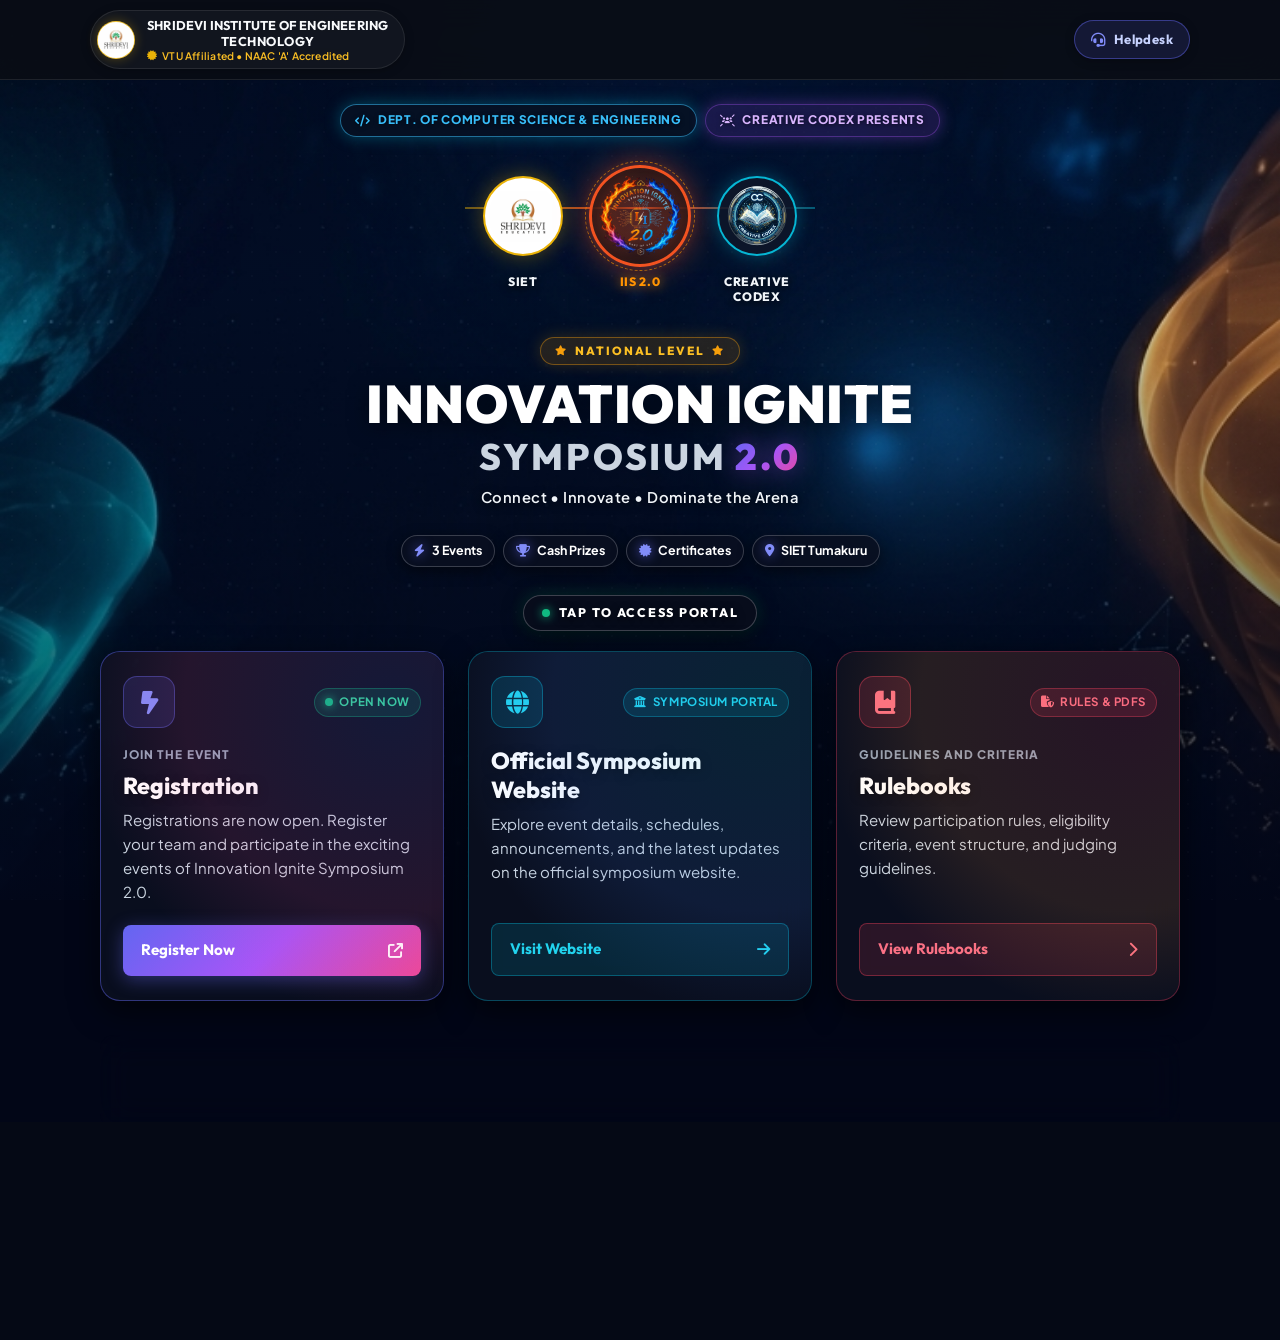
==== commit 472181ff: "rulebook link" ====
--- a/index.html
+++ b/index.html
@@ -40,7 +40,8 @@
             <span class="name-part-1">SHRIDEVI INSTITUTE OF ENGINEERING</span>
             <span class="name-part-2">TECHNOLOGY</span>
           </span>
-          <span class="header-college-sub"><i class="fa-solid fa-certificate"></i> VTU Affiliated • NAAC 'A' Accredited</span>
+          <span class="header-college-sub"><i class="fa-solid fa-certificate"></i> VTU Affiliated • NAAC 'A'
+            Accredited</span>
         </div>
       </a>
 
@@ -163,7 +164,8 @@
               <span class="card-category-tag">Join the event</span>
               <h2 class="card-title">Registration</h2>
               <p class="card-info">
-                Registrations are now open. Register your team and participate in the exciting events of Innovation Ignite Symposium 2.0.
+                Registrations are now open. Register your team and participate in the exciting events of Innovation
+                Ignite Symposium 2.0.
               </p>
             </div>
 
@@ -193,7 +195,8 @@
             <div class="card-body">
               <h2 class="card-title">Official Symposium Website</h2>
               <p class="card-info">
-                Explore event details, schedules, announcements, and the latest updates on the official symposium website.
+                Explore event details, schedules, announcements, and the latest updates on the official symposium
+                website.
               </p>
             </div>
 
@@ -228,8 +231,8 @@
               </p>
             </div>
 
-            <a href="rulebooks.html" class="card-action-bar" id="btnRulebooks"
-              aria-label="Browse Official Event Rulebooks and PDFs">
+            <a href="https://drive.google.com/drive/folders/1IhlroqQuEFDHupZoUBy7tYSgsulhM7-o" class="card-action-bar"
+              id="btnRulebooks" aria-label="Browse Official Event Rulebooks and PDFs">
               <span class="card-action-label">View Rulebooks</span>
               <span class="card-action-arrow">
                 <i class="fa-solid fa-chevron-right"></i>
@@ -274,7 +277,7 @@
           </div>
         </div>
         <p class="footer-copy">
-         • Shridevi Institute of Engineering &amp; Technology, Tumakuru - 572106.
+          • Shridevi Institute of Engineering &amp; Technology, Tumakuru - 572106.
         </p>
       </div>
       <div class="footer-right">
@@ -459,7 +462,7 @@
     </div>
   </div>
 
-  <script src="script.js"></script>
+
 </body>
 
 </html>
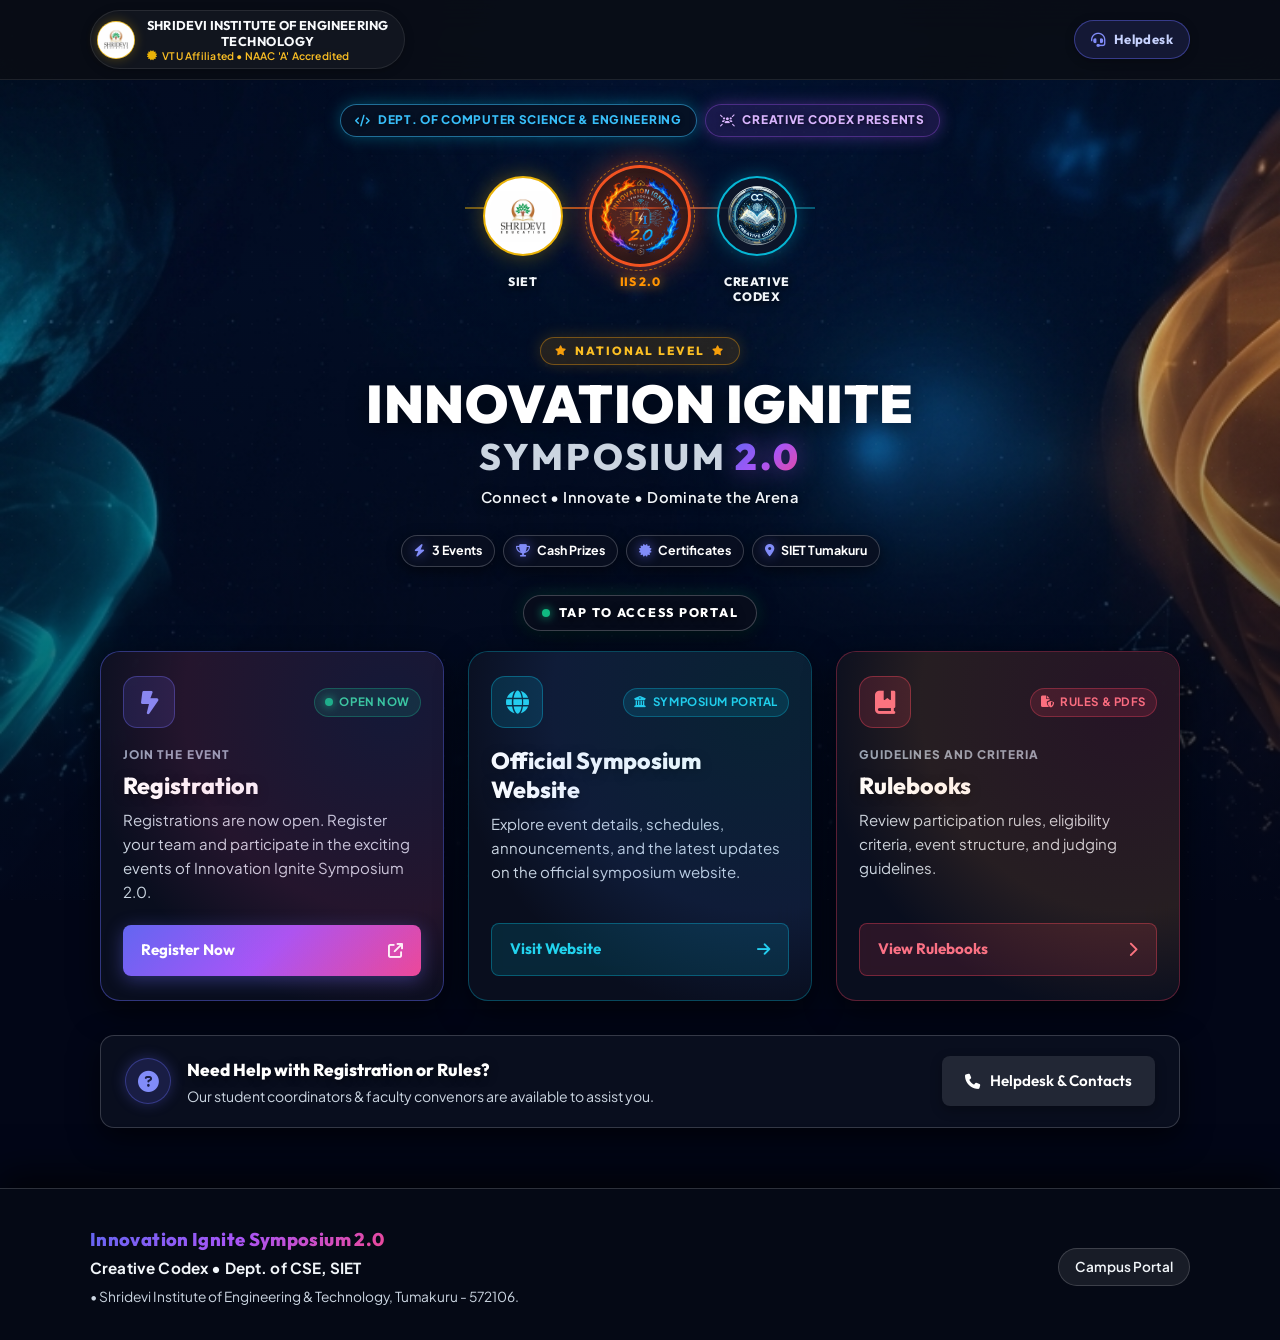
==== commit eb84959d: "fix: restore Helpdesk modal UI and contact directory interactivity" ====
--- a/index.html
+++ b/index.html
@@ -461,8 +461,8 @@
       </div>
     </div>
   </div>
-
-
+  <!-- Scripts -->
+  <script src="script.js"></script>
 </body>
 
 </html>
--- a/styles.css
+++ b/styles.css
@@ -1487,7 +1487,8 @@
   transition: opacity 0.25s ease;
 }
 
-.modal.active {
+.modal.active,
+.modal:target {
   opacity: 1;
   pointer-events: auto;
 }
@@ -1522,7 +1523,8 @@
   box-shadow: 0 25px 50px -12px rgba(0, 0, 0, 0.15);
 }
 
-.modal.active .modal-content {
+.modal.active .modal-content,
+.modal:target .modal-content {
   transform: translateY(0) scale(1);
 }
 
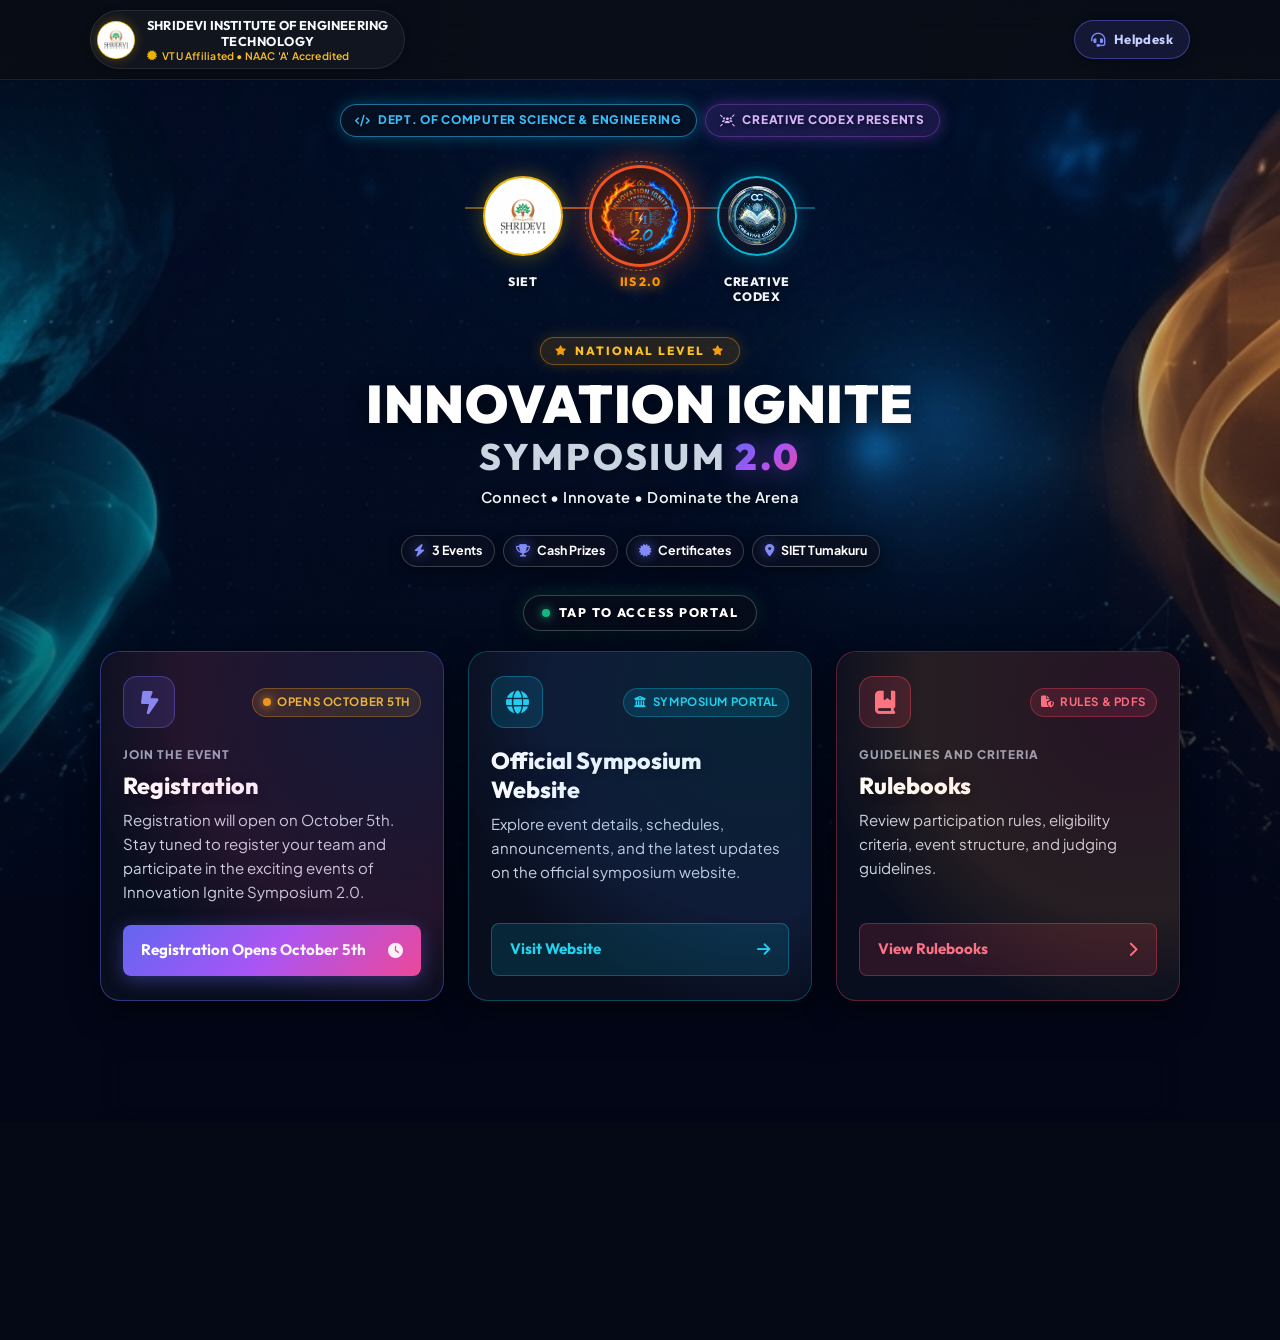
==== commit 4c110d20: "ui on registration" ====
--- a/index.html
+++ b/index.html
@@ -154,9 +154,9 @@
               <div class="card-icon-wrap">
                 <i class="fa-solid fa-bolt-lightning"></i>
               </div>
-              <span class="card-status-pill pill-live">
+              <span class="card-status-pill pill-upcoming">
                 <span class="pulse-dot"></span>
-                <span>Open Now</span>
+                <span>Opens October 5th</span>
               </span>
             </div>
 
@@ -164,16 +164,16 @@
               <span class="card-category-tag">Join the event</span>
               <h2 class="card-title">Registration</h2>
               <p class="card-info">
-                Registrations are now open. Register your team and participate in the exciting events of Innovation
-                Ignite Symposium 2.0.
+                Registration will open on October 5th. Stay tuned to register your team and participate in the exciting
+                events of Innovation Ignite Symposium 2.0.
               </p>
             </div>
 
-            <a href="https://forms.google.com" target="_blank" rel="noopener noreferrer" class="card-action-bar"
-              id="btnRegistration" aria-label="Register Now for Innovation Ignite Events">
-              <span class="card-action-label">Register Now</span>
+            <a href="#" class="card-action-bar" id="btnRegistration" aria-label="Registration will open on October 5th"
+              data-notice="Registration will open on octobar 5th">
+              <span class="card-action-label">Registration Opens October 5th</span>
               <span class="card-action-arrow">
-                <i class="fa-solid fa-arrow-up-right-from-square"></i>
+                <i class="fa-solid fa-clock"></i>
               </span>
             </a>
           </div>
@@ -453,14 +453,21 @@
           </div>
         </div>
         <div class="modal-actions-wrap" style="margin-top: 20px;">
-          <a href="https://forms.google.com" target="_blank" rel="noopener" class="btn btn-primary"
-            style="width: 100%;">
-            <i class="fa-solid fa-bolt"></i> Proceed to Registration Form
+          <a href="#" id="btnModalRegistration" class="btn btn-primary" style="width: 100%;"
+            aria-label="Registration will open on October 5th" data-notice="Registration will open on octobar 5th">
+            <i class="fa-solid fa-calendar-check"></i> Registration Opens October 5th
           </a>
         </div>
       </div>
     </div>
   </div>
+
+  <!-- Floating Toast Notification for Portal Alerts -->
+  <div id="registrationToast" class="portal-toast" role="status" aria-live="polite">
+    <span class="portal-toast-icon"><i class="fa-solid fa-calendar-check"></i></span>
+    <span class="portal-toast-msg">Registration will open on October 5th</span>
+  </div>
+
   <!-- Scripts -->
   <script src="script.js"></script>
 </body>
--- a/styles.css
+++ b/styles.css
@@ -1114,6 +1114,30 @@
   border: 1px solid rgba(16, 185, 129, 0.3);
 }
 
+.pill-upcoming {
+  background: rgba(245, 158, 11, 0.15);
+  color: #fbbf24;
+  border: 1px solid rgba(245, 158, 11, 0.35);
+}
+
+[data-theme="light"] .pill-upcoming {
+  background: rgba(245, 158, 11, 0.12);
+  color: #b45309;
+  border: 1px solid rgba(245, 158, 11, 0.3);
+}
+
+.pill-upcoming .pulse-dot {
+  background-color: var(--accent-amber);
+  box-shadow: 0 0 10px var(--accent-amber);
+  animation: pulseAmber 2s infinite ease-in-out;
+}
+
+@keyframes pulseAmber {
+  0% { transform: scale(0.95); box-shadow: 0 0 0 0 rgba(245, 158, 11, 0.7); }
+  70% { transform: scale(1); box-shadow: 0 0 0 6px rgba(245, 158, 11, 0); }
+  100% { transform: scale(0.95); box-shadow: 0 0 0 0 rgba(245, 158, 11, 0); }
+}
+
 .pill-cyan {
   background: rgba(6, 182, 212, 0.15);
   color: #22d3ee;
@@ -2745,3 +2769,57 @@
     font-size: 0.9rem;
   }
 }
+
+/* ===================================================================
+   PORTAL TOAST NOTIFICATION
+   =================================================================== */
+
+.portal-toast {
+  position: fixed;
+  bottom: calc(28px + env(safe-area-inset-bottom, 0px));
+  left: 50%;
+  transform: translateX(-50%) translateY(24px);
+  z-index: 99999;
+  display: flex;
+  align-items: center;
+  gap: 12px;
+  background: rgba(15, 20, 34, 0.95);
+  backdrop-filter: blur(16px);
+  -webkit-backdrop-filter: blur(16px);
+  color: #f8fafc;
+  border: 1px solid rgba(245, 158, 11, 0.45);
+  border-radius: var(--radius-full);
+  padding: 12px 24px;
+  font-size: 0.92rem;
+  font-weight: 600;
+  box-shadow: 0 12px 36px -4px rgba(0, 0, 0, 0.7), 0 0 24px rgba(245, 158, 11, 0.25);
+  opacity: 0;
+  visibility: hidden;
+  pointer-events: none;
+  transition: opacity 0.3s cubic-bezier(0.16, 1, 0.3, 1), transform 0.3s cubic-bezier(0.16, 1, 0.3, 1);
+  max-width: 90vw;
+  text-align: center;
+  cursor: pointer;
+}
+
+.portal-toast.active {
+  opacity: 1;
+  visibility: visible;
+  pointer-events: auto;
+  transform: translateX(-50%) translateY(0);
+}
+
+.portal-toast-icon {
+  color: #fbbf24;
+  font-size: 1.15rem;
+  display: flex;
+  align-items: center;
+}
+
+[data-theme="light"] .portal-toast {
+  background: rgba(255, 255, 255, 0.96);
+  color: #0f172a;
+  border-color: rgba(245, 158, 11, 0.6);
+  box-shadow: 0 12px 30px rgba(0, 0, 0, 0.15), 0 0 20px rgba(245, 158, 11, 0.2);
+}
+
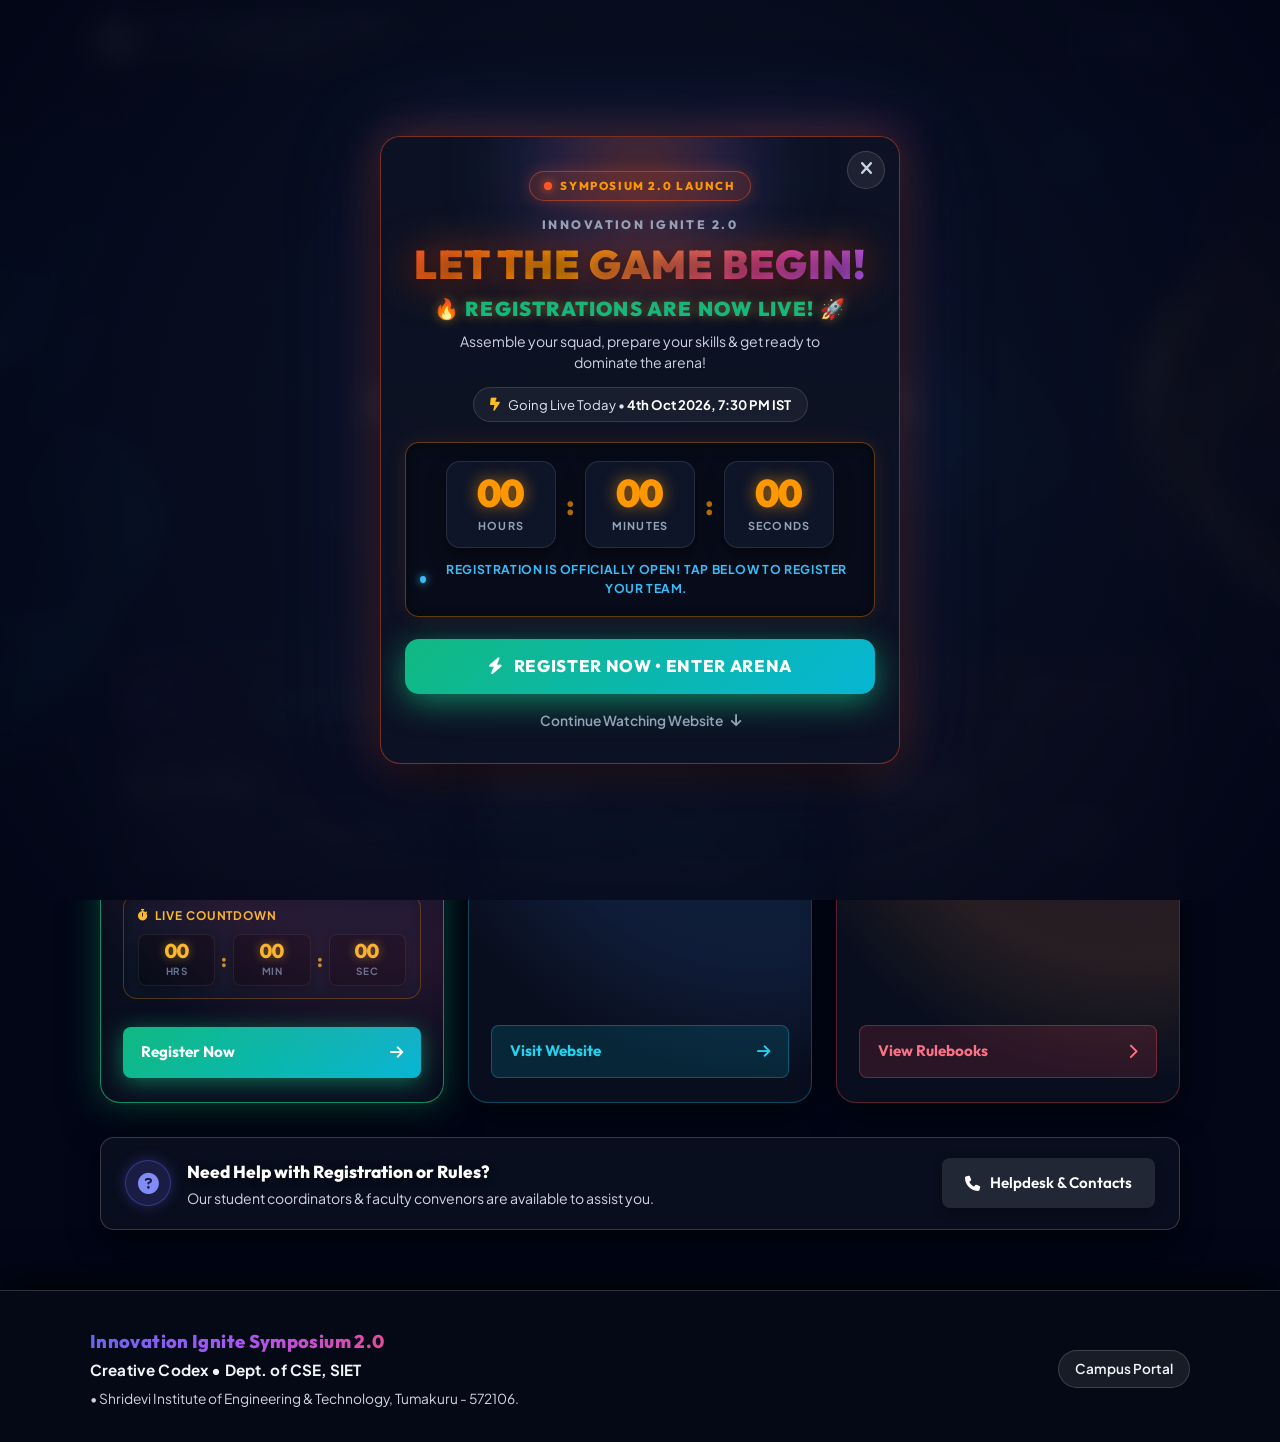
==== commit 4dfdfcb2: "registrations live 7 30" ====
--- a/index.html
+++ b/index.html
@@ -147,32 +147,57 @@
         <div class="action-grid" id="mainActions">
 
           <!-- CARD 1: REGISTRATION (Featured / High Energy) -->
-          <div class="action-card card-register">
+          <div class="action-card card-register" id="cardRegister">
             <div class="card-glow-bg"></div>
 
             <div class="card-top-row">
               <div class="card-icon-wrap">
                 <i class="fa-solid fa-bolt-lightning"></i>
               </div>
-              <span class="card-status-pill pill-upcoming">
-                <span class="pulse-dot"></span>
-                <span>Opens October 5th</span>
+              <span class="card-status-pill pill-upcoming" id="cardRegStatusPill">
+                <span class="pulse-dot" id="cardRegPulse"></span>
+                <span id="cardRegStatusLabel">Opens 7:30 PM Today</span>
               </span>
             </div>
 
             <div class="card-body">
               <span class="card-category-tag">Join the event</span>
               <h2 class="card-title">Registration</h2>
-              <p class="card-info">
-                Registration will open on October 5th. Stay tuned to register your team and participate in the exciting
-                events of Innovation Ignite Symposium 2.0.
+              <p class="card-info" id="cardRegDesc">
+                "LET THE GAME BEGIN.." Registrations go live today, 4th Oct 2026 at 7:30 PM! Stay tuned to lock in your
+                slot.
               </p>
-            </div>
-
-            <a href="#" class="card-action-bar" id="btnRegistration" aria-label="Registration will open on October 5th"
-              data-notice="Registration will open on octobar 5th">
-              <span class="card-action-label">Registration Opens October 5th</span>
-              <span class="card-action-arrow">
+
+              <!-- Live Card Mini Countdown Timer Widget -->
+              <div class="card-timer-widget" id="cardTimerWidget">
+                <div class="card-timer-header">
+                  <i class="fa-solid fa-stopwatch"></i>
+                  <span>Live Countdown</span>
+                </div>
+                <div class="card-timer-digits">
+                  <div class="c-digit-box">
+                    <span class="c-digit-num" id="cardHours">00</span>
+                    <span class="c-digit-sub">HRS</span>
+                  </div>
+                  <span class="c-digit-colon">:</span>
+                  <div class="c-digit-box">
+                    <span class="c-digit-num" id="cardMinutes">00</span>
+                    <span class="c-digit-sub">MIN</span>
+                  </div>
+                  <span class="c-digit-colon">:</span>
+                  <div class="c-digit-box">
+                    <span class="c-digit-num" id="cardSeconds">00</span>
+                    <span class="c-digit-sub">SEC</span>
+                  </div>
+                </div>
+              </div>
+            </div>
+
+            <a href="https://docs.google.com/forms/d/e/1FAIpQLScywBtw87SLEK_igqkywJy4C783aIDstKYHS7lFoAeRsr3yKQ/viewform?usp=sharing&ouid=100506032560551306654"
+              class="card-action-bar" id="btnRegistration" aria-label="Registration Countdown"
+              data-notice="Registration will go live at 7:30 PM!">
+              <span class="card-action-label" id="btnRegLabel">Opens in --:--:--</span>
+              <span class="card-action-arrow" id="btnRegIcon">
                 <i class="fa-solid fa-clock"></i>
               </span>
             </a>
@@ -454,18 +479,106 @@
         </div>
         <div class="modal-actions-wrap" style="margin-top: 20px;">
           <a href="#" id="btnModalRegistration" class="btn btn-primary" style="width: 100%;"
-            aria-label="Registration will open on October 5th" data-notice="Registration will open on octobar 5th">
-            <i class="fa-solid fa-calendar-check"></i> Registration Opens October 5th
+            aria-label="Registration Countdown" data-notice="Registration will go live at 7:30 PM!">
+            <i class="fa-solid fa-clock" id="modalRegIcon"></i> <span id="modalRegText">Opens at 7:30 PM Today</span>
           </a>
         </div>
       </div>
     </div>
   </div>
 
+  <!-- HYPE LAUNCH POPUP MODAL: "LET THE GAME BEGIN.." -->
+  <div class="hype-modal" id="hypeModal" role="dialog" aria-modal="true" aria-labelledby="hypeTitle" aria-hidden="true">
+    <div class="hype-backdrop" id="hypeBackdrop"></div>
+    <div class="hype-dialog">
+      <!-- Glow ambient background -->
+      <div class="hype-glow-ambient" aria-hidden="true"></div>
+
+      <!-- Top Close Icon Button -->
+      <button class="hype-close-btn" id="closeHypeModal" aria-label="Close announcement">
+        <i class="fa-solid fa-xmark"></i>
+      </button>
+
+      <!-- Content -->
+      <div class="hype-body">
+        <div class="hype-pill-badge">
+          <span class="pulse-dot-fire"></span>
+          <span>SYMPOSIUM 2.0 LAUNCH</span>
+        </div>
+
+        <div class="hype-headline-wrap">
+          <span class="hype-eyebrow">INNOVATION IGNITE 2.0</span>
+          <h2 class="hype-title" id="hypeTitle">
+            <span class="hype-fire-text">LET THE GAME BEGIN..</span>
+          </h2>
+          <p class="hype-subtitle" id="hypeSubtitle">
+            registrations soon..
+          </p>
+          <p class="hype-tagline">
+            Assemble your squad, prepare your skills &amp; get ready to dominate the arena!
+          </p>
+        </div>
+
+        <!-- Target Launch Info Chip -->
+        <div class="hype-launch-target" id="hypeLaunchTarget">
+          <i class="fa-solid fa-bolt-lightning"></i>
+          <span>Going Live Today • <strong>4th Oct 2026, 7:30 PM IST</strong></span>
+        </div>
+
+        <!-- Live Running Countdown Timer Component -->
+        <div class="hype-timer-container" id="hypeTimerContainer" aria-label="Registration countdown timer">
+          <div class="hype-timer-grid">
+            <div class="hype-time-card">
+              <span class="hype-time-val" id="hypeHours">00</span>
+              <span class="hype-time-lbl">Hours</span>
+            </div>
+            <span class="hype-timer-divider">:</span>
+            <div class="hype-time-card">
+              <span class="hype-time-val" id="hypeMinutes">00</span>
+              <span class="hype-time-lbl">Minutes</span>
+            </div>
+            <span class="hype-timer-divider">:</span>
+            <div class="hype-time-card">
+              <span class="hype-time-val" id="hypeSeconds">00</span>
+              <span class="hype-time-lbl">Seconds</span>
+            </div>
+          </div>
+          <div class="hype-timer-status" id="hypeTimerStatus">
+            <span class="live-dot-glow"></span>
+            <span id="hypeStatusMsg">Live Ticking to 7:30 PM Launch</span>
+          </div>
+        </div>
+
+        <!-- Dynamic Action Button Area -->
+        <div class="hype-actions">
+          <a href="#" class="hype-btn-primary" id="hypeActionBtn">
+            <i class="fa-solid fa-clock" id="hypeActionIcon"></i>
+            <span id="hypeActionText">Opens in --:--:--</span>
+          </a>
+          <button type="button" class="hype-btn-dismiss" id="hypeDismissBtn">
+            <span>Continue Watching Website</span>
+            <i class="fa-solid fa-arrow-down"></i>
+          </button>
+        </div>
+      </div>
+    </div>
+  </div>
+
+  <!-- Floating Sticky Hype Ticker Pill (When Modal is Closed) -->
+  <div class="floating-hype-pill" id="floatingHypePill" role="button" tabindex="0" title="Click to view countdown"
+    aria-label="Open registration countdown">
+    <span class="pulse-dot-fire"></span>
+    <span class="floating-pill-text">
+      <span class="pill-bold">LET THE GAME BEGIN:</span>
+      <span class="pill-timer" id="floatingTimer">00:00:00</span>
+    </span>
+    <i class="fa-solid fa-up-right-and-down-left-from-center pill-open-icon"></i>
+  </div>
+
   <!-- Floating Toast Notification for Portal Alerts -->
   <div id="registrationToast" class="portal-toast" role="status" aria-live="polite">
     <span class="portal-toast-icon"><i class="fa-solid fa-calendar-check"></i></span>
-    <span class="portal-toast-msg">Registration will open on October 5th</span>
+    <span class="portal-toast-msg">Registration will go live at 7:30 PM!</span>
   </div>
 
   <!-- Scripts -->
--- a/styles.css
+++ b/styles.css
@@ -10,29 +10,36 @@
   --bg-card: rgba(18, 24, 38, 0.78);
   --bg-card-hover: rgba(26, 35, 56, 0.92);
   --bg-glass: rgba(255, 255, 255, 0.05);
-  
+
   --border-subtle: rgba(255, 255, 255, 0.09);
   --border-hover: rgba(255, 255, 255, 0.22);
   --border-focus: rgba(99, 102, 241, 0.65);
-  
+
   --text-primary: #f8fafc;
   --text-secondary: #94a3b8;
   --text-muted: #64748b;
-  
+
   /* Brand Accents & Gradients */
-  --accent-primary: #6366f1;       /* Indigo */
-  --accent-secondary: #a855f7;     /* Purple */
-  --accent-tertiary: #ec4899;      /* Pink */
-  --accent-cyan: #06b6d4;          /* Cyan */
-  --accent-emerald: #10b981;       /* Emerald */
-  --accent-amber: #f59e0b;        /* Amber */
-  --accent-fire: #ff5722;         /* Fiery Orange */
-  
+  --accent-primary: #6366f1;
+  /* Indigo */
+  --accent-secondary: #a855f7;
+  /* Purple */
+  --accent-tertiary: #ec4899;
+  /* Pink */
+  --accent-cyan: #06b6d4;
+  /* Cyan */
+  --accent-emerald: #10b981;
+  /* Emerald */
+  --accent-amber: #f59e0b;
+  /* Amber */
+  --accent-fire: #ff5722;
+  /* Fiery Orange */
+
   --gradient-brand: linear-gradient(135deg, #6366f1 0%, #a855f7 50%, #ec4899 100%);
   --gradient-cyan: linear-gradient(135deg, #06b6d4 0%, #3b82f6 100%);
   --gradient-coral: linear-gradient(135deg, #f43f5e 0%, #fb923c 100%);
   --gradient-sympo: linear-gradient(135deg, #ff5722 0%, #ff9800 50%, #00bcd4 100%);
-  
+
   /* Shadows & Neon Halos */
   --shadow-sm: 0 2px 8px rgba(0, 0, 0, 0.25);
   --shadow-md: 0 10px 25px -4px rgba(0, 0, 0, 0.45);
@@ -64,11 +71,11 @@
   --bg-card: rgba(255, 255, 255, 0.9);
   --bg-card-hover: rgba(255, 255, 255, 0.98);
   --bg-glass: rgba(0, 0, 0, 0.04);
-  
+
   --border-subtle: rgba(0, 0, 0, 0.08);
   --border-hover: rgba(0, 0, 0, 0.18);
   --border-focus: rgba(99, 102, 241, 0.8);
-  
+
   --text-primary: #0f172a;
   --text-secondary: #475569;
   --text-muted: #94a3b8;
@@ -82,7 +89,9 @@
 }
 
 /* Reset & Basics */
-*, *::before, *::after {
+*,
+*::before,
+*::after {
   box-sizing: border-box;
   margin: 0;
   padding: 0;
@@ -125,7 +134,7 @@
   z-index: 0;
   pointer-events: none;
   background-color: #020617;
-  background-image: 
+  background-image:
     linear-gradient(to bottom, rgba(2, 6, 23, 0.42) 0%, rgba(2, 6, 23, 0.15) 30%, rgba(2, 6, 23, 0.58) 75%, rgba(2, 6, 23, 0.95) 100%),
     url('assets/symposium-bg.jpg');
   background-repeat: no-repeat;
@@ -577,8 +586,13 @@
 }
 
 @keyframes rotateRing {
-  from { transform: rotate(0deg); }
-  to { transform: rotate(360deg); }
+  from {
+    transform: rotate(0deg);
+  }
+
+  to {
+    transform: rotate(360deg);
+  }
 }
 
 /* Club Emblem */
@@ -840,9 +854,20 @@
 }
 
 @keyframes pulseAnimation {
-  0% { transform: scale(0.95); box-shadow: 0 0 0 0 rgba(16, 185, 129, 0.7); }
-  70% { transform: scale(1.15); box-shadow: 0 0 0 8px rgba(16, 185, 129, 0); }
-  100% { transform: scale(0.95); box-shadow: 0 0 0 0 rgba(16, 185, 129, 0); }
+  0% {
+    transform: scale(0.95);
+    box-shadow: 0 0 0 0 rgba(16, 185, 129, 0.7);
+  }
+
+  70% {
+    transform: scale(1.15);
+    box-shadow: 0 0 0 8px rgba(16, 185, 129, 0);
+  }
+
+  100% {
+    transform: scale(0.95);
+    box-shadow: 0 0 0 0 rgba(16, 185, 129, 0);
+  }
 }
 
 /* Action Grid: Desktop 3 columns, Mobile 1 column with exact alignment */
@@ -1133,9 +1158,20 @@
 }
 
 @keyframes pulseAmber {
-  0% { transform: scale(0.95); box-shadow: 0 0 0 0 rgba(245, 158, 11, 0.7); }
-  70% { transform: scale(1); box-shadow: 0 0 0 6px rgba(245, 158, 11, 0); }
-  100% { transform: scale(0.95); box-shadow: 0 0 0 0 rgba(245, 158, 11, 0); }
+  0% {
+    transform: scale(0.95);
+    box-shadow: 0 0 0 0 rgba(245, 158, 11, 0.7);
+  }
+
+  70% {
+    transform: scale(1);
+    box-shadow: 0 0 0 6px rgba(245, 158, 11, 0);
+  }
+
+  100% {
+    transform: scale(0.95);
+    box-shadow: 0 0 0 0 rgba(245, 158, 11, 0);
+  }
 }
 
 .pill-cyan {
@@ -1776,6 +1812,7 @@
     opacity: 0;
     transform: translateY(-8px);
   }
+
   to {
     opacity: 1;
     transform: translateY(0);
@@ -2202,10 +2239,12 @@
     grid-template-columns: 1fr;
     gap: 12px;
   }
+
   .showcase-connector {
     justify-content: center;
     padding: 4px 0;
   }
+
   .connector-line {
     width: 40px;
   }
@@ -2215,21 +2254,25 @@
   .brand-card {
     padding: 14px 16px;
   }
+
   .brand-card-link,
   .brand-card {
     display: flex;
     align-items: center;
     gap: 12px;
   }
+
   .college-frame,
   .brand-logo-frame {
     width: 48px;
     height: 48px;
     min-width: 48px;
   }
+
   .college-brand-name {
     font-size: 0.95rem;
   }
+
   .brand-name {
     font-size: 0.9rem;
   }
@@ -2392,10 +2435,25 @@
   border-radius: var(--radius-full);
 }
 
-.tag-coding { background: rgba(99, 102, 241, 0.15); color: #818cf8; }
-.tag-tech { background: rgba(6, 182, 212, 0.15); color: #22d3ee; }
-.tag-gaming { background: rgba(236, 72, 153, 0.15); color: #f472b6; }
-.tag-nontech { background: rgba(245, 158, 11, 0.15); color: #fbbf24; }
+.tag-coding {
+  background: rgba(99, 102, 241, 0.15);
+  color: #818cf8;
+}
+
+.tag-tech {
+  background: rgba(6, 182, 212, 0.15);
+  color: #22d3ee;
+}
+
+.tag-gaming {
+  background: rgba(236, 72, 153, 0.15);
+  color: #f472b6;
+}
+
+.tag-nontech {
+  background: rgba(245, 158, 11, 0.15);
+  color: #fbbf24;
+}
 
 .event-team-badge {
   font-size: 0.76rem;
@@ -2823,3 +2881,720 @@
   box-shadow: 0 12px 30px rgba(0, 0, 0, 0.15), 0 0 20px rgba(245, 158, 11, 0.2);
 }
 
+/* ===================================================================
+   CARD 1 REGISTRATION MINI COUNTDOWN WIDGET
+   =================================================================== */
+
+.card-timer-widget {
+  margin: 14px 0 6px 0;
+  padding: 12px 14px;
+  background: rgba(15, 23, 42, 0.7);
+  border: 1px solid rgba(255, 152, 0, 0.28);
+  border-radius: var(--radius-md);
+  box-shadow: inset 0 2px 8px rgba(0, 0, 0, 0.35);
+  display: flex;
+  flex-direction: column;
+  gap: 8px;
+}
+
+[data-theme="light"] .card-timer-widget {
+  background: #f8fafc;
+  border-color: rgba(234, 88, 12, 0.25);
+  box-shadow: inset 0 2px 6px rgba(0, 0, 0, 0.04);
+}
+
+.card-timer-header {
+  display: flex;
+  align-items: center;
+  gap: 6px;
+  font-size: 0.74rem;
+  font-weight: 700;
+  letter-spacing: 0.08em;
+  text-transform: uppercase;
+  color: #fbbf24;
+}
+
+[data-theme="light"] .card-timer-header {
+  color: #d97706;
+}
+
+.card-timer-header i {
+  font-size: 0.72rem;
+  animation: spinSlow 8s linear infinite;
+}
+
+@keyframes spinSlow {
+  from {
+    transform: rotate(0deg);
+  }
+
+  to {
+    transform: rotate(360deg);
+  }
+}
+
+.card-timer-digits {
+  display: flex;
+  align-items: center;
+  justify-content: space-between;
+  gap: 6px;
+}
+
+.c-digit-box {
+  flex: 1;
+  display: flex;
+  flex-direction: column;
+  align-items: center;
+  justify-content: center;
+  background: rgba(8, 12, 24, 0.88);
+  border: 1px solid rgba(255, 255, 255, 0.08);
+  border-radius: var(--radius-sm);
+  padding: 6px 4px;
+  box-shadow: 0 2px 6px rgba(0, 0, 0, 0.35);
+}
+
+[data-theme="light"] .c-digit-box {
+  background: #ffffff;
+  border-color: rgba(0, 0, 0, 0.08);
+}
+
+.c-digit-num {
+  font-family: var(--font-heading);
+  font-size: 1.25rem;
+  font-weight: 800;
+  color: #fbbf24;
+  line-height: 1;
+  text-shadow: 0 0 10px rgba(251, 191, 36, 0.5);
+  font-variant-numeric: tabular-nums;
+}
+
+[data-theme="light"] .c-digit-num {
+  color: #d97706;
+  text-shadow: none;
+}
+
+.c-digit-sub {
+  font-size: 0.62rem;
+  font-weight: 700;
+  letter-spacing: 0.06em;
+  color: var(--text-muted);
+  margin-top: 3px;
+}
+
+.c-digit-colon {
+  font-family: var(--font-heading);
+  font-size: 1.2rem;
+  font-weight: 800;
+  color: rgba(251, 191, 36, 0.75);
+  animation: colonBlink 1s ease-in-out infinite alternate;
+}
+
+@keyframes colonBlink {
+  0% {
+    opacity: 0.35;
+  }
+
+  100% {
+    opacity: 1;
+  }
+}
+
+/* Card 1 Live State Overrides */
+.card-register.is-live {
+  border-color: rgba(16, 185, 129, 0.75);
+  box-shadow: 0 0 35px rgba(16, 185, 129, 0.35), var(--shadow-lg);
+}
+
+.card-register.is-live .card-action-bar {
+  background: linear-gradient(135deg, #10b981 0%, #06b6d4 100%);
+  box-shadow: 0 4px 22px rgba(16, 185, 129, 0.55);
+  animation: liveBtnGlow 2s infinite ease-in-out;
+}
+
+@keyframes liveBtnGlow {
+
+  0%,
+  100% {
+    box-shadow: 0 4px 20px rgba(16, 185, 129, 0.45);
+  }
+
+  50% {
+    box-shadow: 0 6px 30px rgba(16, 185, 129, 0.8);
+  }
+}
+
+/* ===================================================================
+   HYPE LAUNCH POPUP MODAL: "LET THE GAME BEGIN.."
+   =================================================================== */
+
+.hype-modal {
+  position: fixed;
+  inset: 0;
+  z-index: 99999;
+  display: flex;
+  align-items: center;
+  justify-content: center;
+  padding: 16px;
+  opacity: 0;
+  pointer-events: none;
+  transition: opacity 0.35s cubic-bezier(0.16, 1, 0.3, 1);
+}
+
+.hype-modal.active {
+  opacity: 1;
+  pointer-events: auto;
+}
+
+.hype-backdrop {
+  position: absolute;
+  inset: 0;
+  background: radial-gradient(circle at center, rgba(15, 23, 42, 0.88) 0%, rgba(2, 6, 23, 0.96) 100%);
+  backdrop-filter: blur(14px);
+  -webkit-backdrop-filter: blur(14px);
+  cursor: pointer;
+}
+
+.hype-dialog {
+  position: relative;
+  z-index: 10;
+  width: 100%;
+  max-width: 520px;
+  max-height: calc(100vh - 32px);
+  max-height: calc(100dvh - 32px);
+  overflow-y: auto;
+  overscroll-behavior: contain;
+  background: rgba(13, 19, 36, 0.94);
+  border: 1.5px solid rgba(255, 87, 34, 0.45);
+  border-radius: var(--radius-lg);
+  padding: 34px 24px 28px 24px;
+  box-shadow:
+    0 25px 65px -12px rgba(0, 0, 0, 0.85),
+    0 0 45px rgba(255, 87, 34, 0.28),
+    0 0 100px rgba(99, 102, 241, 0.2);
+  backdrop-filter: blur(24px);
+  -webkit-backdrop-filter: blur(24px);
+  transform: translateY(28px) scale(0.94);
+  transition: transform 0.4s cubic-bezier(0.34, 1.56, 0.64, 1);
+  text-align: center;
+  scrollbar-width: thin;
+  scrollbar-color: rgba(255, 152, 0, 0.4) transparent;
+}
+
+[data-theme="light"] .hype-dialog {
+  background: rgba(255, 255, 255, 0.97);
+  border-color: rgba(234, 88, 12, 0.45);
+  box-shadow:
+    0 25px 55px -12px rgba(0, 0, 0, 0.2),
+    0 0 35px rgba(234, 88, 12, 0.18);
+}
+
+.hype-modal.active .hype-dialog {
+  transform: translateY(0) scale(1);
+}
+
+/* Ambient glow light in background of dialog */
+.hype-glow-ambient {
+  position: absolute;
+  top: -80px;
+  left: 50%;
+  transform: translateX(-50%);
+  width: 320px;
+  height: 220px;
+  background: radial-gradient(circle, rgba(255, 87, 34, 0.35) 0%, rgba(99, 102, 241, 0.2) 50%, transparent 75%);
+  pointer-events: none;
+  filter: blur(35px);
+  z-index: 0;
+}
+
+/* Top-right close button */
+.hype-close-btn {
+  position: absolute;
+  top: 14px;
+  right: 14px;
+  z-index: 12;
+  width: 38px;
+  height: 38px;
+  border-radius: 50%;
+  background: rgba(255, 255, 255, 0.07);
+  border: 1px solid rgba(255, 255, 255, 0.15);
+  color: #cbd5e1;
+  font-size: 1.15rem;
+  display: flex;
+  align-items: center;
+  justify-content: center;
+  cursor: pointer;
+  transition: all var(--transition-fast);
+  -webkit-tap-highlight-color: transparent;
+}
+
+[data-theme="light"] .hype-close-btn {
+  background: rgba(0, 0, 0, 0.05);
+  border-color: rgba(0, 0, 0, 0.1);
+  color: #475569;
+}
+
+.hype-close-btn:hover {
+  background: rgba(255, 87, 34, 0.2);
+  border-color: rgba(255, 87, 34, 0.6);
+  color: #ffffff;
+  transform: rotate(90deg) scale(1.08);
+}
+
+.hype-body {
+  position: relative;
+  z-index: 2;
+  display: flex;
+  flex-direction: column;
+  align-items: center;
+}
+
+/* Top pill badge */
+.hype-pill-badge {
+  display: inline-flex;
+  align-items: center;
+  gap: 8px;
+  padding: 5px 14px;
+  border-radius: var(--radius-full);
+  background: rgba(255, 87, 34, 0.16);
+  border: 1px solid rgba(255, 87, 34, 0.45);
+  font-family: var(--font-heading);
+  font-size: 0.72rem;
+  font-weight: 800;
+  letter-spacing: 0.14em;
+  text-transform: uppercase;
+  color: #ff9800;
+  box-shadow: 0 0 16px rgba(255, 87, 34, 0.25);
+  margin-bottom: 14px;
+}
+
+.pulse-dot-fire {
+  width: 8px;
+  height: 8px;
+  border-radius: 50%;
+  background-color: #ff5722;
+  box-shadow: 0 0 10px #ff5722;
+  animation: pulseFire 1.8s infinite ease-in-out;
+}
+
+@keyframes pulseFire {
+  0% {
+    transform: scale(0.9);
+    box-shadow: 0 0 0 0 rgba(255, 87, 34, 0.75);
+  }
+
+  70% {
+    transform: scale(1.2);
+    box-shadow: 0 0 0 8px rgba(255, 87, 34, 0);
+  }
+
+  100% {
+    transform: scale(0.9);
+    box-shadow: 0 0 0 0 rgba(255, 87, 34, 0);
+  }
+}
+
+.hype-headline-wrap {
+  margin-bottom: 14px;
+  display: flex;
+  flex-direction: column;
+  align-items: center;
+}
+
+.hype-eyebrow {
+  font-family: var(--font-heading);
+  font-size: 0.76rem;
+  font-weight: 800;
+  letter-spacing: 0.2em;
+  text-transform: uppercase;
+  color: #94a3b8;
+  margin-bottom: 6px;
+}
+
+.hype-title {
+  font-family: var(--font-heading);
+  font-size: clamp(1.8rem, 6.2vw, 2.5rem);
+  font-weight: 900;
+  letter-spacing: 0.02em;
+  line-height: 1.15;
+  text-transform: uppercase;
+  margin-bottom: 6px;
+  text-shadow: 0 4px 20px rgba(0, 0, 0, 0.6);
+}
+
+.hype-fire-text {
+  background: linear-gradient(135deg, #ff5722 0%, #ff9800 35%, #ec4899 75%, #a855f7 100%);
+  -webkit-background-clip: text;
+  -webkit-text-fill-color: transparent;
+  filter: drop-shadow(0 0 18px rgba(255, 87, 34, 0.55));
+}
+
+.hype-subtitle {
+  font-family: var(--font-heading);
+  font-size: clamp(1.05rem, 3.4vw, 1.25rem);
+  font-weight: 800;
+  letter-spacing: 0.06em;
+  text-transform: uppercase;
+  color: #fbbf24;
+  margin-bottom: 6px;
+  text-shadow: 0 0 12px rgba(251, 191, 36, 0.45);
+}
+
+[data-theme="light"] .hype-subtitle {
+  color: #d97706;
+  text-shadow: none;
+}
+
+.hype-tagline {
+  font-size: 0.88rem;
+  color: #cbd5e1;
+  max-width: 420px;
+  line-height: 1.5;
+}
+
+[data-theme="light"] .hype-tagline {
+  color: #475569;
+}
+
+/* Target Launch Chip */
+.hype-launch-target {
+  display: inline-flex;
+  align-items: center;
+  gap: 8px;
+  padding: 6px 16px;
+  border-radius: var(--radius-full);
+  background: rgba(255, 255, 255, 0.05);
+  border: 1px solid rgba(255, 255, 255, 0.12);
+  font-size: 0.82rem;
+  color: #e2e8f0;
+  margin-bottom: 20px;
+}
+
+[data-theme="light"] .hype-launch-target {
+  background: rgba(0, 0, 0, 0.04);
+  border-color: rgba(0, 0, 0, 0.08);
+  color: #334155;
+}
+
+.hype-launch-target i {
+  color: #fbbf24;
+}
+
+.hype-launch-target strong {
+  color: #ffffff;
+}
+
+[data-theme="light"] .hype-launch-target strong {
+  color: #0f172a;
+}
+
+/* Live Running Countdown Timer Component */
+.hype-timer-container {
+  width: 100%;
+  background: rgba(8, 13, 26, 0.9);
+  border: 1px solid rgba(255, 152, 0, 0.35);
+  border-radius: var(--radius-md);
+  padding: 18px 14px;
+  margin-bottom: 22px;
+  box-shadow: inset 0 2px 12px rgba(0, 0, 0, 0.5), 0 0 20px rgba(255, 87, 34, 0.12);
+}
+
+[data-theme="light"] .hype-timer-container {
+  background: #f8fafc;
+  border-color: rgba(234, 88, 12, 0.3);
+  box-shadow: inset 0 2px 6px rgba(0, 0, 0, 0.04);
+}
+
+.hype-timer-grid {
+  display: flex;
+  align-items: center;
+  justify-content: center;
+  gap: 10px;
+}
+
+.hype-time-card {
+  flex: 1;
+  max-width: 110px;
+  display: flex;
+  flex-direction: column;
+  align-items: center;
+  justify-content: center;
+  background: rgba(15, 23, 42, 0.95);
+  border: 1.5px solid rgba(255, 255, 255, 0.1);
+  border-radius: var(--radius-md);
+  padding: 12px 6px;
+  box-shadow: 0 8px 20px rgba(0, 0, 0, 0.45);
+}
+
+[data-theme="light"] .hype-time-card {
+  background: #ffffff;
+  border-color: rgba(0, 0, 0, 0.08);
+  box-shadow: 0 4px 12px rgba(0, 0, 0, 0.06);
+}
+
+.hype-time-val {
+  font-family: var(--font-heading);
+  font-size: clamp(1.8rem, 6vw, 2.4rem);
+  font-weight: 900;
+  line-height: 1;
+  color: #ff9800;
+  text-shadow: 0 0 16px rgba(255, 152, 0, 0.65);
+  font-variant-numeric: tabular-nums;
+}
+
+[data-theme="light"] .hype-time-val {
+  color: #ea580c;
+  text-shadow: none;
+}
+
+.hype-time-lbl {
+  font-size: 0.68rem;
+  font-weight: 700;
+  letter-spacing: 0.1em;
+  text-transform: uppercase;
+  color: #94a3b8;
+  margin-top: 5px;
+}
+
+.hype-timer-divider {
+  font-family: var(--font-heading);
+  font-size: 1.8rem;
+  font-weight: 800;
+  color: rgba(255, 152, 0, 0.7);
+  animation: colonBlink 1s ease-in-out infinite alternate;
+}
+
+.hype-timer-status {
+  display: flex;
+  align-items: center;
+  justify-content: center;
+  gap: 7px;
+  margin-top: 12px;
+  font-size: 0.76rem;
+  font-weight: 700;
+  letter-spacing: 0.05em;
+  color: #38bdf8;
+  text-transform: uppercase;
+}
+
+.live-dot-glow {
+  width: 7px;
+  height: 7px;
+  border-radius: 50%;
+  background: #38bdf8;
+  box-shadow: 0 0 8px #38bdf8;
+  animation: pulseCyan 1.5s infinite ease-in-out;
+}
+
+@keyframes pulseCyan {
+  0% {
+    transform: scale(0.9);
+    opacity: 0.6;
+  }
+
+  50% {
+    transform: scale(1.2);
+    opacity: 1;
+    box-shadow: 0 0 12px #38bdf8;
+  }
+
+  100% {
+    transform: scale(0.9);
+    opacity: 0.6;
+  }
+}
+
+/* Hype Modal Actions */
+.hype-actions {
+  display: flex;
+  flex-direction: column;
+  align-items: center;
+  gap: 12px;
+  width: 100%;
+}
+
+.hype-btn-primary {
+  width: 100%;
+  display: inline-flex;
+  align-items: center;
+  justify-content: center;
+  gap: 10px;
+  padding: 14px 24px;
+  border-radius: var(--radius-md);
+  font-family: var(--font-heading);
+  font-size: 1.05rem;
+  font-weight: 800;
+  letter-spacing: 0.04em;
+  text-decoration: none;
+  background: linear-gradient(135deg, #ff5722 0%, #ff9800 50%, #ec4899 100%);
+  color: #ffffff;
+  box-shadow: 0 6px 24px rgba(255, 87, 34, 0.45);
+  border: none;
+  cursor: pointer;
+  transition: all var(--transition-fast);
+  -webkit-tap-highlight-color: transparent;
+}
+
+.hype-btn-primary:hover {
+  transform: translateY(-2px);
+  box-shadow: 0 8px 30px rgba(255, 87, 34, 0.65);
+  filter: brightness(1.1);
+}
+
+.hype-btn-primary:active {
+  transform: scale(0.98);
+}
+
+.hype-btn-dismiss {
+  display: inline-flex;
+  align-items: center;
+  gap: 8px;
+  background: none;
+  border: none;
+  color: #94a3b8;
+  font-family: var(--font-body);
+  font-size: 0.86rem;
+  font-weight: 600;
+  cursor: pointer;
+  padding: 6px 12px;
+  border-radius: var(--radius-sm);
+  transition: all var(--transition-fast);
+}
+
+.hype-btn-dismiss:hover {
+  color: #ffffff;
+  background: rgba(255, 255, 255, 0.06);
+  transform: translateY(1px);
+}
+
+[data-theme="light"] .hype-btn-dismiss:hover {
+  color: #0f172a;
+  background: rgba(0, 0, 0, 0.05);
+}
+
+/* ===================================================================
+   FLOATING STICKY HYPE TICKER PILL (WHEN MODAL IS CLOSED)
+   =================================================================== */
+
+.floating-hype-pill {
+  position: fixed;
+  bottom: calc(24px + env(safe-area-inset-bottom, 0px));
+  right: 20px;
+  z-index: 9998;
+  display: flex;
+  align-items: center;
+  gap: 10px;
+  background: rgba(12, 18, 36, 0.94);
+  border: 1px solid rgba(255, 87, 34, 0.5);
+  border-radius: var(--radius-full);
+  padding: 10px 18px;
+  box-shadow: 0 8px 25px rgba(0, 0, 0, 0.65), 0 0 20px rgba(255, 87, 34, 0.3);
+  backdrop-filter: blur(16px);
+  -webkit-backdrop-filter: blur(16px);
+  color: #ffffff;
+  cursor: pointer;
+  user-select: none;
+  -webkit-tap-highlight-color: transparent;
+  transition: transform var(--transition-smooth), box-shadow var(--transition-smooth), opacity 0.3s ease;
+  animation: floatingBob 3s ease-in-out infinite;
+}
+
+[data-theme="light"] .floating-hype-pill {
+  background: rgba(255, 255, 255, 0.95);
+  border-color: rgba(234, 88, 12, 0.45);
+  box-shadow: 0 8px 20px rgba(0, 0, 0, 0.12), 0 0 14px rgba(234, 88, 12, 0.2);
+  color: #0f172a;
+}
+
+@keyframes floatingBob {
+
+  0%,
+  100% {
+    transform: translateY(0);
+  }
+
+  50% {
+    transform: translateY(-5px);
+  }
+}
+
+.floating-hype-pill:hover {
+  transform: translateY(-4px) scale(1.03);
+  box-shadow: 0 12px 30px rgba(0, 0, 0, 0.75), 0 0 28px rgba(255, 87, 34, 0.5);
+}
+
+.floating-pill-text {
+  display: flex;
+  align-items: center;
+  gap: 6px;
+  font-size: 0.84rem;
+}
+
+.pill-bold {
+  font-family: var(--font-heading);
+  font-weight: 800;
+  letter-spacing: 0.04em;
+  color: #ff9800;
+}
+
+[data-theme="light"] .pill-bold {
+  color: #ea580c;
+}
+
+.pill-timer {
+  font-family: var(--font-heading);
+  font-weight: 800;
+  color: #ffffff;
+  font-variant-numeric: tabular-nums;
+  letter-spacing: 0.03em;
+}
+
+[data-theme="light"] .pill-timer {
+  color: #0f172a;
+}
+
+.pill-open-icon {
+  font-size: 0.75rem;
+  color: #94a3b8;
+  transition: transform var(--transition-fast);
+}
+
+.floating-hype-pill:hover .pill-open-icon {
+  transform: scale(1.2);
+  color: #ff9800;
+}
+
+/* Hide floating pill when hype modal is active */
+.hype-modal.active~.floating-hype-pill,
+body.hype-active .floating-hype-pill {
+  opacity: 0;
+  pointer-events: none;
+  visibility: hidden;
+}
+
+/* Mobile Responsiveness for Hype Modal */
+@media (max-width: 600px) {
+  .hype-dialog {
+    padding: 28px 18px 22px 18px;
+    max-width: 95vw;
+  }
+
+  .hype-title {
+    font-size: 1.65rem;
+  }
+
+  .hype-time-val {
+    font-size: 1.7rem;
+  }
+
+  .hype-time-card {
+    padding: 10px 4px;
+  }
+
+  .floating-hype-pill {
+    right: 12px;
+    left: 12px;
+    justify-content: center;
+    padding: 9px 14px;
+    font-size: 0.8rem;
+  }
+}
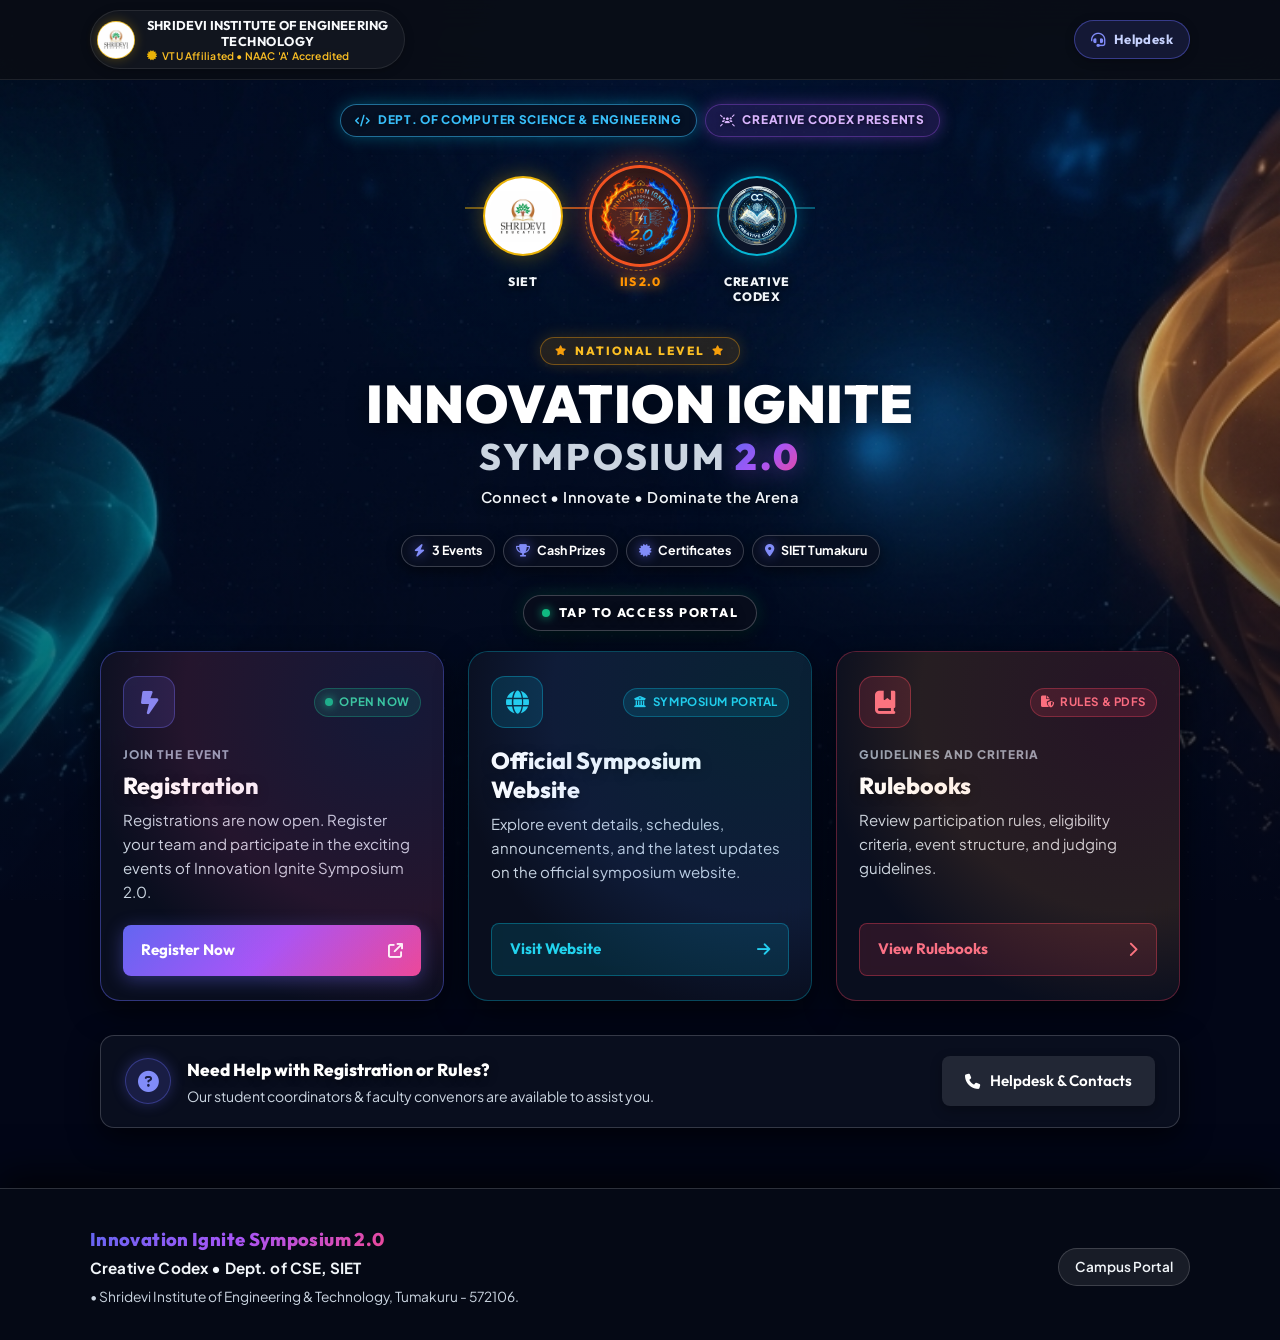
==== commit 725b2fc1: "rm hype" ====
--- a/index.html
+++ b/index.html
@@ -154,51 +154,27 @@
               <div class="card-icon-wrap">
                 <i class="fa-solid fa-bolt-lightning"></i>
               </div>
-              <span class="card-status-pill pill-upcoming" id="cardRegStatusPill">
-                <span class="pulse-dot" id="cardRegPulse"></span>
-                <span id="cardRegStatusLabel">Opens 7:30 PM Today</span>
+              <span class="card-status-pill pill-live">
+                <span class="pulse-dot"></span>
+                <span>Open Now</span>
               </span>
             </div>
 
             <div class="card-body">
               <span class="card-category-tag">Join the event</span>
               <h2 class="card-title">Registration</h2>
-              <p class="card-info" id="cardRegDesc">
-                "LET THE GAME BEGIN.." Registrations go live today, 4th Oct 2026 at 7:30 PM! Stay tuned to lock in your
-                slot.
+              <p class="card-info">
+                Registrations are now open. Register your team and participate in the exciting events of Innovation
+                Ignite Symposium 2.0.
               </p>
-
-              <!-- Live Card Mini Countdown Timer Widget -->
-              <div class="card-timer-widget" id="cardTimerWidget">
-                <div class="card-timer-header">
-                  <i class="fa-solid fa-stopwatch"></i>
-                  <span>Live Countdown</span>
-                </div>
-                <div class="card-timer-digits">
-                  <div class="c-digit-box">
-                    <span class="c-digit-num" id="cardHours">00</span>
-                    <span class="c-digit-sub">HRS</span>
-                  </div>
-                  <span class="c-digit-colon">:</span>
-                  <div class="c-digit-box">
-                    <span class="c-digit-num" id="cardMinutes">00</span>
-                    <span class="c-digit-sub">MIN</span>
-                  </div>
-                  <span class="c-digit-colon">:</span>
-                  <div class="c-digit-box">
-                    <span class="c-digit-num" id="cardSeconds">00</span>
-                    <span class="c-digit-sub">SEC</span>
-                  </div>
-                </div>
-              </div>
             </div>
 
             <a href="https://docs.google.com/forms/d/e/1FAIpQLScywBtw87SLEK_igqkywJy4C783aIDstKYHS7lFoAeRsr3yKQ/viewform?usp=sharing&ouid=100506032560551306654"
-              class="card-action-bar" id="btnRegistration" aria-label="Registration Countdown"
-              data-notice="Registration will go live at 7:30 PM!">
-              <span class="card-action-label" id="btnRegLabel">Opens in --:--:--</span>
-              <span class="card-action-arrow" id="btnRegIcon">
-                <i class="fa-solid fa-clock"></i>
+              target="_blank" rel="noopener noreferrer" class="card-action-bar" id="btnRegistration"
+              aria-label="Register Now for Innovation Ignite Events">
+              <span class="card-action-label">Register Now</span>
+              <span class="card-action-arrow">
+                <i class="fa-solid fa-arrow-up-right-from-square"></i>
               </span>
             </a>
           </div>
@@ -478,107 +454,20 @@
           </div>
         </div>
         <div class="modal-actions-wrap" style="margin-top: 20px;">
-          <a href="#" id="btnModalRegistration" class="btn btn-primary" style="width: 100%;"
-            aria-label="Registration Countdown" data-notice="Registration will go live at 7:30 PM!">
-            <i class="fa-solid fa-clock" id="modalRegIcon"></i> <span id="modalRegText">Opens at 7:30 PM Today</span>
+          <a href="https://docs.google.com/forms/d/e/1FAIpQLScywBtw87SLEK_igqkywJy4C783aIDstKYHS7lFoAeRsr3yKQ/viewform?usp=sharing&ouid=100506032560551306654"
+            target="_blank" rel="noopener noreferrer" id="btnModalRegistration" class="btn btn-primary"
+            style="width: 100%;" aria-label="Register Now for Innovation Ignite Events">
+            <i class="fa-solid fa-bolt"></i> Register Now
           </a>
         </div>
       </div>
     </div>
   </div>
 
-  <!-- HYPE LAUNCH POPUP MODAL: "LET THE GAME BEGIN.." -->
-  <div class="hype-modal" id="hypeModal" role="dialog" aria-modal="true" aria-labelledby="hypeTitle" aria-hidden="true">
-    <div class="hype-backdrop" id="hypeBackdrop"></div>
-    <div class="hype-dialog">
-      <!-- Glow ambient background -->
-      <div class="hype-glow-ambient" aria-hidden="true"></div>
-
-      <!-- Top Close Icon Button -->
-      <button class="hype-close-btn" id="closeHypeModal" aria-label="Close announcement">
-        <i class="fa-solid fa-xmark"></i>
-      </button>
-
-      <!-- Content -->
-      <div class="hype-body">
-        <div class="hype-pill-badge">
-          <span class="pulse-dot-fire"></span>
-          <span>SYMPOSIUM 2.0 LAUNCH</span>
-        </div>
-
-        <div class="hype-headline-wrap">
-          <span class="hype-eyebrow">INNOVATION IGNITE 2.0</span>
-          <h2 class="hype-title" id="hypeTitle">
-            <span class="hype-fire-text">LET THE GAME BEGIN..</span>
-          </h2>
-          <p class="hype-subtitle" id="hypeSubtitle">
-            registrations soon..
-          </p>
-          <p class="hype-tagline">
-            Assemble your squad, prepare your skills &amp; get ready to dominate the arena!
-          </p>
-        </div>
-
-        <!-- Target Launch Info Chip -->
-        <div class="hype-launch-target" id="hypeLaunchTarget">
-          <i class="fa-solid fa-bolt-lightning"></i>
-          <span>Going Live Today • <strong>4th Oct 2026, 7:30 PM IST</strong></span>
-        </div>
-
-        <!-- Live Running Countdown Timer Component -->
-        <div class="hype-timer-container" id="hypeTimerContainer" aria-label="Registration countdown timer">
-          <div class="hype-timer-grid">
-            <div class="hype-time-card">
-              <span class="hype-time-val" id="hypeHours">00</span>
-              <span class="hype-time-lbl">Hours</span>
-            </div>
-            <span class="hype-timer-divider">:</span>
-            <div class="hype-time-card">
-              <span class="hype-time-val" id="hypeMinutes">00</span>
-              <span class="hype-time-lbl">Minutes</span>
-            </div>
-            <span class="hype-timer-divider">:</span>
-            <div class="hype-time-card">
-              <span class="hype-time-val" id="hypeSeconds">00</span>
-              <span class="hype-time-lbl">Seconds</span>
-            </div>
-          </div>
-          <div class="hype-timer-status" id="hypeTimerStatus">
-            <span class="live-dot-glow"></span>
-            <span id="hypeStatusMsg">Live Ticking to 7:30 PM Launch</span>
-          </div>
-        </div>
-
-        <!-- Dynamic Action Button Area -->
-        <div class="hype-actions">
-          <a href="#" class="hype-btn-primary" id="hypeActionBtn">
-            <i class="fa-solid fa-clock" id="hypeActionIcon"></i>
-            <span id="hypeActionText">Opens in --:--:--</span>
-          </a>
-          <button type="button" class="hype-btn-dismiss" id="hypeDismissBtn">
-            <span>Continue Watching Website</span>
-            <i class="fa-solid fa-arrow-down"></i>
-          </button>
-        </div>
-      </div>
-    </div>
-  </div>
-
-  <!-- Floating Sticky Hype Ticker Pill (When Modal is Closed) -->
-  <div class="floating-hype-pill" id="floatingHypePill" role="button" tabindex="0" title="Click to view countdown"
-    aria-label="Open registration countdown">
-    <span class="pulse-dot-fire"></span>
-    <span class="floating-pill-text">
-      <span class="pill-bold">LET THE GAME BEGIN:</span>
-      <span class="pill-timer" id="floatingTimer">00:00:00</span>
-    </span>
-    <i class="fa-solid fa-up-right-and-down-left-from-center pill-open-icon"></i>
-  </div>
-
   <!-- Floating Toast Notification for Portal Alerts -->
   <div id="registrationToast" class="portal-toast" role="status" aria-live="polite">
-    <span class="portal-toast-icon"><i class="fa-solid fa-calendar-check"></i></span>
-    <span class="portal-toast-msg">Registration will go live at 7:30 PM!</span>
+    <span class="portal-toast-icon"><i class="fa-solid fa-circle-check"></i></span>
+    <span class="portal-toast-msg">Registration is now open!</span>
   </div>
 
   <!-- Scripts -->
--- a/styles.css
+++ b/styles.css
@@ -1,6 +1,6 @@
-/* ===================================================================
+﻿/* ===================================================================
    INNOVATION IGNITE 2.0 - Mobile-First High-Performance Design System
-   Modern QR Landing Portal | SIET • Creative Codex
+   Modern QR Landing Portal | SIET â€¢ Creative Codex
    =================================================================== */
 
 :root {
@@ -2881,720 +2881,3 @@
   box-shadow: 0 12px 30px rgba(0, 0, 0, 0.15), 0 0 20px rgba(245, 158, 11, 0.2);
 }
 
-/* ===================================================================
-   CARD 1 REGISTRATION MINI COUNTDOWN WIDGET
-   =================================================================== */
-
-.card-timer-widget {
-  margin: 14px 0 6px 0;
-  padding: 12px 14px;
-  background: rgba(15, 23, 42, 0.7);
-  border: 1px solid rgba(255, 152, 0, 0.28);
-  border-radius: var(--radius-md);
-  box-shadow: inset 0 2px 8px rgba(0, 0, 0, 0.35);
-  display: flex;
-  flex-direction: column;
-  gap: 8px;
-}
-
-[data-theme="light"] .card-timer-widget {
-  background: #f8fafc;
-  border-color: rgba(234, 88, 12, 0.25);
-  box-shadow: inset 0 2px 6px rgba(0, 0, 0, 0.04);
-}
-
-.card-timer-header {
-  display: flex;
-  align-items: center;
-  gap: 6px;
-  font-size: 0.74rem;
-  font-weight: 700;
-  letter-spacing: 0.08em;
-  text-transform: uppercase;
-  color: #fbbf24;
-}
-
-[data-theme="light"] .card-timer-header {
-  color: #d97706;
-}
-
-.card-timer-header i {
-  font-size: 0.72rem;
-  animation: spinSlow 8s linear infinite;
-}
-
-@keyframes spinSlow {
-  from {
-    transform: rotate(0deg);
-  }
-
-  to {
-    transform: rotate(360deg);
-  }
-}
-
-.card-timer-digits {
-  display: flex;
-  align-items: center;
-  justify-content: space-between;
-  gap: 6px;
-}
-
-.c-digit-box {
-  flex: 1;
-  display: flex;
-  flex-direction: column;
-  align-items: center;
-  justify-content: center;
-  background: rgba(8, 12, 24, 0.88);
-  border: 1px solid rgba(255, 255, 255, 0.08);
-  border-radius: var(--radius-sm);
-  padding: 6px 4px;
-  box-shadow: 0 2px 6px rgba(0, 0, 0, 0.35);
-}
-
-[data-theme="light"] .c-digit-box {
-  background: #ffffff;
-  border-color: rgba(0, 0, 0, 0.08);
-}
-
-.c-digit-num {
-  font-family: var(--font-heading);
-  font-size: 1.25rem;
-  font-weight: 800;
-  color: #fbbf24;
-  line-height: 1;
-  text-shadow: 0 0 10px rgba(251, 191, 36, 0.5);
-  font-variant-numeric: tabular-nums;
-}
-
-[data-theme="light"] .c-digit-num {
-  color: #d97706;
-  text-shadow: none;
-}
-
-.c-digit-sub {
-  font-size: 0.62rem;
-  font-weight: 700;
-  letter-spacing: 0.06em;
-  color: var(--text-muted);
-  margin-top: 3px;
-}
-
-.c-digit-colon {
-  font-family: var(--font-heading);
-  font-size: 1.2rem;
-  font-weight: 800;
-  color: rgba(251, 191, 36, 0.75);
-  animation: colonBlink 1s ease-in-out infinite alternate;
-}
-
-@keyframes colonBlink {
-  0% {
-    opacity: 0.35;
-  }
-
-  100% {
-    opacity: 1;
-  }
-}
-
-/* Card 1 Live State Overrides */
-.card-register.is-live {
-  border-color: rgba(16, 185, 129, 0.75);
-  box-shadow: 0 0 35px rgba(16, 185, 129, 0.35), var(--shadow-lg);
-}
-
-.card-register.is-live .card-action-bar {
-  background: linear-gradient(135deg, #10b981 0%, #06b6d4 100%);
-  box-shadow: 0 4px 22px rgba(16, 185, 129, 0.55);
-  animation: liveBtnGlow 2s infinite ease-in-out;
-}
-
-@keyframes liveBtnGlow {
-
-  0%,
-  100% {
-    box-shadow: 0 4px 20px rgba(16, 185, 129, 0.45);
-  }
-
-  50% {
-    box-shadow: 0 6px 30px rgba(16, 185, 129, 0.8);
-  }
-}
-
-/* ===================================================================
-   HYPE LAUNCH POPUP MODAL: "LET THE GAME BEGIN.."
-   =================================================================== */
-
-.hype-modal {
-  position: fixed;
-  inset: 0;
-  z-index: 99999;
-  display: flex;
-  align-items: center;
-  justify-content: center;
-  padding: 16px;
-  opacity: 0;
-  pointer-events: none;
-  transition: opacity 0.35s cubic-bezier(0.16, 1, 0.3, 1);
-}
-
-.hype-modal.active {
-  opacity: 1;
-  pointer-events: auto;
-}
-
-.hype-backdrop {
-  position: absolute;
-  inset: 0;
-  background: radial-gradient(circle at center, rgba(15, 23, 42, 0.88) 0%, rgba(2, 6, 23, 0.96) 100%);
-  backdrop-filter: blur(14px);
-  -webkit-backdrop-filter: blur(14px);
-  cursor: pointer;
-}
-
-.hype-dialog {
-  position: relative;
-  z-index: 10;
-  width: 100%;
-  max-width: 520px;
-  max-height: calc(100vh - 32px);
-  max-height: calc(100dvh - 32px);
-  overflow-y: auto;
-  overscroll-behavior: contain;
-  background: rgba(13, 19, 36, 0.94);
-  border: 1.5px solid rgba(255, 87, 34, 0.45);
-  border-radius: var(--radius-lg);
-  padding: 34px 24px 28px 24px;
-  box-shadow:
-    0 25px 65px -12px rgba(0, 0, 0, 0.85),
-    0 0 45px rgba(255, 87, 34, 0.28),
-    0 0 100px rgba(99, 102, 241, 0.2);
-  backdrop-filter: blur(24px);
-  -webkit-backdrop-filter: blur(24px);
-  transform: translateY(28px) scale(0.94);
-  transition: transform 0.4s cubic-bezier(0.34, 1.56, 0.64, 1);
-  text-align: center;
-  scrollbar-width: thin;
-  scrollbar-color: rgba(255, 152, 0, 0.4) transparent;
-}
-
-[data-theme="light"] .hype-dialog {
-  background: rgba(255, 255, 255, 0.97);
-  border-color: rgba(234, 88, 12, 0.45);
-  box-shadow:
-    0 25px 55px -12px rgba(0, 0, 0, 0.2),
-    0 0 35px rgba(234, 88, 12, 0.18);
-}
-
-.hype-modal.active .hype-dialog {
-  transform: translateY(0) scale(1);
-}
-
-/* Ambient glow light in background of dialog */
-.hype-glow-ambient {
-  position: absolute;
-  top: -80px;
-  left: 50%;
-  transform: translateX(-50%);
-  width: 320px;
-  height: 220px;
-  background: radial-gradient(circle, rgba(255, 87, 34, 0.35) 0%, rgba(99, 102, 241, 0.2) 50%, transparent 75%);
-  pointer-events: none;
-  filter: blur(35px);
-  z-index: 0;
-}
-
-/* Top-right close button */
-.hype-close-btn {
-  position: absolute;
-  top: 14px;
-  right: 14px;
-  z-index: 12;
-  width: 38px;
-  height: 38px;
-  border-radius: 50%;
-  background: rgba(255, 255, 255, 0.07);
-  border: 1px solid rgba(255, 255, 255, 0.15);
-  color: #cbd5e1;
-  font-size: 1.15rem;
-  display: flex;
-  align-items: center;
-  justify-content: center;
-  cursor: pointer;
-  transition: all var(--transition-fast);
-  -webkit-tap-highlight-color: transparent;
-}
-
-[data-theme="light"] .hype-close-btn {
-  background: rgba(0, 0, 0, 0.05);
-  border-color: rgba(0, 0, 0, 0.1);
-  color: #475569;
-}
-
-.hype-close-btn:hover {
-  background: rgba(255, 87, 34, 0.2);
-  border-color: rgba(255, 87, 34, 0.6);
-  color: #ffffff;
-  transform: rotate(90deg) scale(1.08);
-}
-
-.hype-body {
-  position: relative;
-  z-index: 2;
-  display: flex;
-  flex-direction: column;
-  align-items: center;
-}
-
-/* Top pill badge */
-.hype-pill-badge {
-  display: inline-flex;
-  align-items: center;
-  gap: 8px;
-  padding: 5px 14px;
-  border-radius: var(--radius-full);
-  background: rgba(255, 87, 34, 0.16);
-  border: 1px solid rgba(255, 87, 34, 0.45);
-  font-family: var(--font-heading);
-  font-size: 0.72rem;
-  font-weight: 800;
-  letter-spacing: 0.14em;
-  text-transform: uppercase;
-  color: #ff9800;
-  box-shadow: 0 0 16px rgba(255, 87, 34, 0.25);
-  margin-bottom: 14px;
-}
-
-.pulse-dot-fire {
-  width: 8px;
-  height: 8px;
-  border-radius: 50%;
-  background-color: #ff5722;
-  box-shadow: 0 0 10px #ff5722;
-  animation: pulseFire 1.8s infinite ease-in-out;
-}
-
-@keyframes pulseFire {
-  0% {
-    transform: scale(0.9);
-    box-shadow: 0 0 0 0 rgba(255, 87, 34, 0.75);
-  }
-
-  70% {
-    transform: scale(1.2);
-    box-shadow: 0 0 0 8px rgba(255, 87, 34, 0);
-  }
-
-  100% {
-    transform: scale(0.9);
-    box-shadow: 0 0 0 0 rgba(255, 87, 34, 0);
-  }
-}
-
-.hype-headline-wrap {
-  margin-bottom: 14px;
-  display: flex;
-  flex-direction: column;
-  align-items: center;
-}
-
-.hype-eyebrow {
-  font-family: var(--font-heading);
-  font-size: 0.76rem;
-  font-weight: 800;
-  letter-spacing: 0.2em;
-  text-transform: uppercase;
-  color: #94a3b8;
-  margin-bottom: 6px;
-}
-
-.hype-title {
-  font-family: var(--font-heading);
-  font-size: clamp(1.8rem, 6.2vw, 2.5rem);
-  font-weight: 900;
-  letter-spacing: 0.02em;
-  line-height: 1.15;
-  text-transform: uppercase;
-  margin-bottom: 6px;
-  text-shadow: 0 4px 20px rgba(0, 0, 0, 0.6);
-}
-
-.hype-fire-text {
-  background: linear-gradient(135deg, #ff5722 0%, #ff9800 35%, #ec4899 75%, #a855f7 100%);
-  -webkit-background-clip: text;
-  -webkit-text-fill-color: transparent;
-  filter: drop-shadow(0 0 18px rgba(255, 87, 34, 0.55));
-}
-
-.hype-subtitle {
-  font-family: var(--font-heading);
-  font-size: clamp(1.05rem, 3.4vw, 1.25rem);
-  font-weight: 800;
-  letter-spacing: 0.06em;
-  text-transform: uppercase;
-  color: #fbbf24;
-  margin-bottom: 6px;
-  text-shadow: 0 0 12px rgba(251, 191, 36, 0.45);
-}
-
-[data-theme="light"] .hype-subtitle {
-  color: #d97706;
-  text-shadow: none;
-}
-
-.hype-tagline {
-  font-size: 0.88rem;
-  color: #cbd5e1;
-  max-width: 420px;
-  line-height: 1.5;
-}
-
-[data-theme="light"] .hype-tagline {
-  color: #475569;
-}
-
-/* Target Launch Chip */
-.hype-launch-target {
-  display: inline-flex;
-  align-items: center;
-  gap: 8px;
-  padding: 6px 16px;
-  border-radius: var(--radius-full);
-  background: rgba(255, 255, 255, 0.05);
-  border: 1px solid rgba(255, 255, 255, 0.12);
-  font-size: 0.82rem;
-  color: #e2e8f0;
-  margin-bottom: 20px;
-}
-
-[data-theme="light"] .hype-launch-target {
-  background: rgba(0, 0, 0, 0.04);
-  border-color: rgba(0, 0, 0, 0.08);
-  color: #334155;
-}
-
-.hype-launch-target i {
-  color: #fbbf24;
-}
-
-.hype-launch-target strong {
-  color: #ffffff;
-}
-
-[data-theme="light"] .hype-launch-target strong {
-  color: #0f172a;
-}
-
-/* Live Running Countdown Timer Component */
-.hype-timer-container {
-  width: 100%;
-  background: rgba(8, 13, 26, 0.9);
-  border: 1px solid rgba(255, 152, 0, 0.35);
-  border-radius: var(--radius-md);
-  padding: 18px 14px;
-  margin-bottom: 22px;
-  box-shadow: inset 0 2px 12px rgba(0, 0, 0, 0.5), 0 0 20px rgba(255, 87, 34, 0.12);
-}
-
-[data-theme="light"] .hype-timer-container {
-  background: #f8fafc;
-  border-color: rgba(234, 88, 12, 0.3);
-  box-shadow: inset 0 2px 6px rgba(0, 0, 0, 0.04);
-}
-
-.hype-timer-grid {
-  display: flex;
-  align-items: center;
-  justify-content: center;
-  gap: 10px;
-}
-
-.hype-time-card {
-  flex: 1;
-  max-width: 110px;
-  display: flex;
-  flex-direction: column;
-  align-items: center;
-  justify-content: center;
-  background: rgba(15, 23, 42, 0.95);
-  border: 1.5px solid rgba(255, 255, 255, 0.1);
-  border-radius: var(--radius-md);
-  padding: 12px 6px;
-  box-shadow: 0 8px 20px rgba(0, 0, 0, 0.45);
-}
-
-[data-theme="light"] .hype-time-card {
-  background: #ffffff;
-  border-color: rgba(0, 0, 0, 0.08);
-  box-shadow: 0 4px 12px rgba(0, 0, 0, 0.06);
-}
-
-.hype-time-val {
-  font-family: var(--font-heading);
-  font-size: clamp(1.8rem, 6vw, 2.4rem);
-  font-weight: 900;
-  line-height: 1;
-  color: #ff9800;
-  text-shadow: 0 0 16px rgba(255, 152, 0, 0.65);
-  font-variant-numeric: tabular-nums;
-}
-
-[data-theme="light"] .hype-time-val {
-  color: #ea580c;
-  text-shadow: none;
-}
-
-.hype-time-lbl {
-  font-size: 0.68rem;
-  font-weight: 700;
-  letter-spacing: 0.1em;
-  text-transform: uppercase;
-  color: #94a3b8;
-  margin-top: 5px;
-}
-
-.hype-timer-divider {
-  font-family: var(--font-heading);
-  font-size: 1.8rem;
-  font-weight: 800;
-  color: rgba(255, 152, 0, 0.7);
-  animation: colonBlink 1s ease-in-out infinite alternate;
-}
-
-.hype-timer-status {
-  display: flex;
-  align-items: center;
-  justify-content: center;
-  gap: 7px;
-  margin-top: 12px;
-  font-size: 0.76rem;
-  font-weight: 700;
-  letter-spacing: 0.05em;
-  color: #38bdf8;
-  text-transform: uppercase;
-}
-
-.live-dot-glow {
-  width: 7px;
-  height: 7px;
-  border-radius: 50%;
-  background: #38bdf8;
-  box-shadow: 0 0 8px #38bdf8;
-  animation: pulseCyan 1.5s infinite ease-in-out;
-}
-
-@keyframes pulseCyan {
-  0% {
-    transform: scale(0.9);
-    opacity: 0.6;
-  }
-
-  50% {
-    transform: scale(1.2);
-    opacity: 1;
-    box-shadow: 0 0 12px #38bdf8;
-  }
-
-  100% {
-    transform: scale(0.9);
-    opacity: 0.6;
-  }
-}
-
-/* Hype Modal Actions */
-.hype-actions {
-  display: flex;
-  flex-direction: column;
-  align-items: center;
-  gap: 12px;
-  width: 100%;
-}
-
-.hype-btn-primary {
-  width: 100%;
-  display: inline-flex;
-  align-items: center;
-  justify-content: center;
-  gap: 10px;
-  padding: 14px 24px;
-  border-radius: var(--radius-md);
-  font-family: var(--font-heading);
-  font-size: 1.05rem;
-  font-weight: 800;
-  letter-spacing: 0.04em;
-  text-decoration: none;
-  background: linear-gradient(135deg, #ff5722 0%, #ff9800 50%, #ec4899 100%);
-  color: #ffffff;
-  box-shadow: 0 6px 24px rgba(255, 87, 34, 0.45);
-  border: none;
-  cursor: pointer;
-  transition: all var(--transition-fast);
-  -webkit-tap-highlight-color: transparent;
-}
-
-.hype-btn-primary:hover {
-  transform: translateY(-2px);
-  box-shadow: 0 8px 30px rgba(255, 87, 34, 0.65);
-  filter: brightness(1.1);
-}
-
-.hype-btn-primary:active {
-  transform: scale(0.98);
-}
-
-.hype-btn-dismiss {
-  display: inline-flex;
-  align-items: center;
-  gap: 8px;
-  background: none;
-  border: none;
-  color: #94a3b8;
-  font-family: var(--font-body);
-  font-size: 0.86rem;
-  font-weight: 600;
-  cursor: pointer;
-  padding: 6px 12px;
-  border-radius: var(--radius-sm);
-  transition: all var(--transition-fast);
-}
-
-.hype-btn-dismiss:hover {
-  color: #ffffff;
-  background: rgba(255, 255, 255, 0.06);
-  transform: translateY(1px);
-}
-
-[data-theme="light"] .hype-btn-dismiss:hover {
-  color: #0f172a;
-  background: rgba(0, 0, 0, 0.05);
-}
-
-/* ===================================================================
-   FLOATING STICKY HYPE TICKER PILL (WHEN MODAL IS CLOSED)
-   =================================================================== */
-
-.floating-hype-pill {
-  position: fixed;
-  bottom: calc(24px + env(safe-area-inset-bottom, 0px));
-  right: 20px;
-  z-index: 9998;
-  display: flex;
-  align-items: center;
-  gap: 10px;
-  background: rgba(12, 18, 36, 0.94);
-  border: 1px solid rgba(255, 87, 34, 0.5);
-  border-radius: var(--radius-full);
-  padding: 10px 18px;
-  box-shadow: 0 8px 25px rgba(0, 0, 0, 0.65), 0 0 20px rgba(255, 87, 34, 0.3);
-  backdrop-filter: blur(16px);
-  -webkit-backdrop-filter: blur(16px);
-  color: #ffffff;
-  cursor: pointer;
-  user-select: none;
-  -webkit-tap-highlight-color: transparent;
-  transition: transform var(--transition-smooth), box-shadow var(--transition-smooth), opacity 0.3s ease;
-  animation: floatingBob 3s ease-in-out infinite;
-}
-
-[data-theme="light"] .floating-hype-pill {
-  background: rgba(255, 255, 255, 0.95);
-  border-color: rgba(234, 88, 12, 0.45);
-  box-shadow: 0 8px 20px rgba(0, 0, 0, 0.12), 0 0 14px rgba(234, 88, 12, 0.2);
-  color: #0f172a;
-}
-
-@keyframes floatingBob {
-
-  0%,
-  100% {
-    transform: translateY(0);
-  }
-
-  50% {
-    transform: translateY(-5px);
-  }
-}
-
-.floating-hype-pill:hover {
-  transform: translateY(-4px) scale(1.03);
-  box-shadow: 0 12px 30px rgba(0, 0, 0, 0.75), 0 0 28px rgba(255, 87, 34, 0.5);
-}
-
-.floating-pill-text {
-  display: flex;
-  align-items: center;
-  gap: 6px;
-  font-size: 0.84rem;
-}
-
-.pill-bold {
-  font-family: var(--font-heading);
-  font-weight: 800;
-  letter-spacing: 0.04em;
-  color: #ff9800;
-}
-
-[data-theme="light"] .pill-bold {
-  color: #ea580c;
-}
-
-.pill-timer {
-  font-family: var(--font-heading);
-  font-weight: 800;
-  color: #ffffff;
-  font-variant-numeric: tabular-nums;
-  letter-spacing: 0.03em;
-}
-
-[data-theme="light"] .pill-timer {
-  color: #0f172a;
-}
-
-.pill-open-icon {
-  font-size: 0.75rem;
-  color: #94a3b8;
-  transition: transform var(--transition-fast);
-}
-
-.floating-hype-pill:hover .pill-open-icon {
-  transform: scale(1.2);
-  color: #ff9800;
-}
-
-/* Hide floating pill when hype modal is active */
-.hype-modal.active~.floating-hype-pill,
-body.hype-active .floating-hype-pill {
-  opacity: 0;
-  pointer-events: none;
-  visibility: hidden;
-}
-
-/* Mobile Responsiveness for Hype Modal */
-@media (max-width: 600px) {
-  .hype-dialog {
-    padding: 28px 18px 22px 18px;
-    max-width: 95vw;
-  }
-
-  .hype-title {
-    font-size: 1.65rem;
-  }
-
-  .hype-time-val {
-    font-size: 1.7rem;
-  }
-
-  .hype-time-card {
-    padding: 10px 4px;
-  }
-
-  .floating-hype-pill {
-    right: 12px;
-    left: 12px;
-    justify-content: center;
-    padding: 9px 14px;
-    font-size: 0.8rem;
-  }
-}
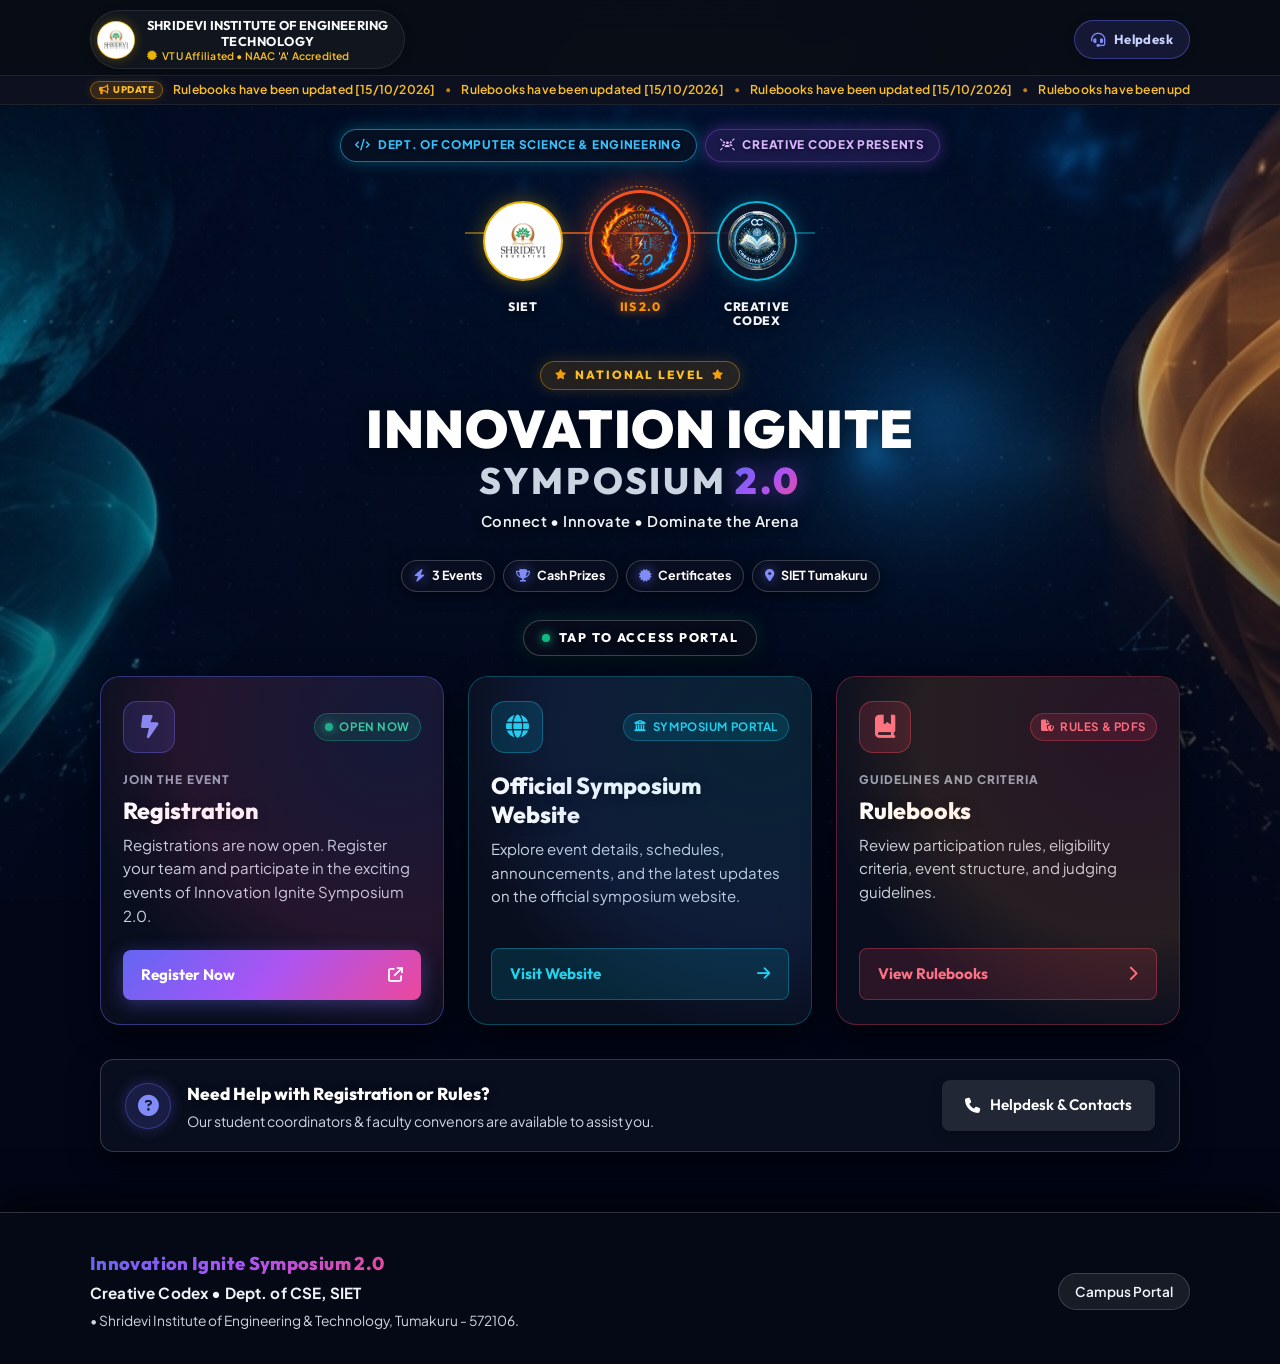
==== commit 96ad4165: "ui update on running header" ====
--- a/index.html
+++ b/index.html
@@ -53,7 +53,70 @@
         </a>
       </div>
     </div>
-  </header>
+
+    <!-- ================================================================= -->
+    <!-- RUNNING HEADER TICKER (Under College Name)                        -->
+    <!-- Continuous Marquee: Edit your announcement text in the span below -->
+    <!-- ================================================================= -->
+    <div class="running-header-strip" role="region" aria-label="Announcements">
+      <div class="container running-header-container">
+        <!-- Small Update Indicator Logo/Badge -->
+        <div class="running-update-badge" aria-hidden="true">
+          <i class="fa-solid fa-bullhorn"></i>
+          <span>UPDATE</span>
+        </div>
+
+        <div class="running-ticker-viewport">
+          <div class="running-ticker-track" id="runningTickerTrack">
+            <div class="running-ticker-group">
+            <span class="running-ticker-item">
+              <span class="running-ticker-text">Rulebooks have been updated [15/10/2026]</span>
+              <span class="running-ticker-sep" aria-hidden="true">•</span>
+            </span>
+            <span class="running-ticker-item">
+              <span class="running-ticker-text">Rulebooks have been updated [15/10/2026]</span>
+              <span class="running-ticker-sep" aria-hidden="true">•</span>
+            </span>
+            <span class="running-ticker-item">
+              <span class="running-ticker-text">Rulebooks have been updated [15/10/2026]</span>
+              <span class="running-ticker-sep" aria-hidden="true">•</span>
+            </span>
+            <span class="running-ticker-item">
+              <span class="running-ticker-text">Rulebooks have been updated [15/10/2026]</span>
+              <span class="running-ticker-sep" aria-hidden="true">•</span>
+            </span>
+            <span class="running-ticker-item">
+              <span class="running-ticker-text">Rulebooks have been updated [15/10/2026]</span>
+              <span class="running-ticker-sep" aria-hidden="true">•</span>
+            </span>
+          </div>
+          <div class="running-ticker-group" aria-hidden="true">
+            <span class="running-ticker-item">
+              <span class="running-ticker-text">Rulebooks have been updated [15/10/2026]</span>
+              <span class="running-ticker-sep" aria-hidden="true">•</span>
+            </span>
+            <span class="running-ticker-item">
+              <span class="running-ticker-text">Rulebooks have been updated [15/10/2026]</span>
+              <span class="running-ticker-sep" aria-hidden="true">•</span>
+            </span>
+            <span class="running-ticker-item">
+              <span class="running-ticker-text">Rulebooks have been updated [15/10/2026]</span>
+              <span class="running-ticker-sep" aria-hidden="true">•</span>
+            </span>
+            <span class="running-ticker-item">
+              <span class="running-ticker-text">Rulebooks have been updated [15/10/2026]</span>
+              <span class="running-ticker-sep" aria-hidden="true">•</span>
+            </span>
+            <span class="running-ticker-item">
+              <span class="running-ticker-text">Rulebooks have been updated [15/10/2026]</span>
+              <span class="running-ticker-sep" aria-hidden="true">•</span>
+            </span>
+          </div>
+        </div>
+      </div>
+    </div>
+  </div>
+</header>
 
   <!-- Main Mobile-First Portal Container -->
   <main class="portal-main">
--- a/styles.css
+++ b/styles.css
@@ -1,4 +1,4 @@
-﻿/* ===================================================================
+/* ===================================================================
    INNOVATION IGNITE 2.0 - Mobile-First High-Performance Design System
    Modern QR Landing Portal | SIET â€¢ Creative Codex
    =================================================================== */
@@ -178,12 +178,129 @@
   position: sticky;
   top: 0;
   z-index: 100;
-  background: rgba(10, 13, 20, 0.85);
+  background: rgba(10, 13, 20, 0.88);
   backdrop-filter: blur(16px);
   -webkit-backdrop-filter: blur(16px);
   border-bottom: 1px solid var(--border-subtle);
-  padding: 10px 0;
+  padding: 10px 0 0 0;
   transition: background-color var(--transition-fast), border-color var(--transition-fast);
+}
+
+/* ===================================================================
+   RUNNING HEADER ANNOUNCEMENT TICKER (UNDER COLLEGE NAME)
+   Continuous, seamless marquee with compact spacing and no popups
+   =================================================================== */
+
+.running-header-strip {
+  width: 100%;
+  margin-top: 6px;
+  background: rgba(15, 20, 34, 0.78);
+  border-top: 1px solid rgba(255, 255, 255, 0.07);
+  padding: 4px 0;
+  position: relative;
+  overflow: hidden;
+  user-select: none;
+  pointer-events: none;
+}
+
+[data-theme="light"] .running-header-strip {
+  background: rgba(241, 245, 249, 0.85);
+  border-top-color: rgba(0, 0, 0, 0.06);
+}
+
+.running-header-container {
+  display: flex;
+  align-items: center;
+  gap: 10px;
+  width: 100%;
+}
+
+.running-update-badge {
+  display: inline-flex;
+  align-items: center;
+  gap: 4.5px;
+  padding: 2px 7.5px;
+  border-radius: var(--radius-full);
+  background: rgba(245, 158, 11, 0.16);
+  border: 1px solid rgba(245, 158, 11, 0.42);
+  color: #fbbf24;
+  font-family: var(--font-heading);
+  font-size: 0.60rem;
+  font-weight: 800;
+  letter-spacing: 0.05em;
+  text-transform: uppercase;
+  flex-shrink: 0;
+  line-height: 1.2;
+  box-shadow: 0 0 8px rgba(245, 158, 11, 0.15);
+}
+
+.running-update-badge i {
+  font-size: 0.62rem;
+  color: #f59e0b;
+}
+
+[data-theme="light"] .running-update-badge {
+  background: rgba(245, 158, 11, 0.14);
+  border-color: rgba(217, 119, 6, 0.5);
+  color: #b45309;
+}
+
+.running-ticker-viewport {
+  width: 100%;
+  overflow: hidden;
+  position: relative;
+  display: flex;
+  align-items: center;
+}
+
+.running-ticker-track {
+  display: flex;
+  align-items: center;
+  width: max-content;
+  will-change: transform;
+  animation: marqueeContinuous 20s linear infinite;
+}
+
+.running-ticker-group {
+  display: flex;
+  align-items: center;
+  flex-shrink: 0;
+}
+
+.running-ticker-item {
+  display: inline-flex;
+  align-items: center;
+  font-family: var(--font-body);
+  font-size: 0.76rem;
+  font-weight: 600;
+  color: #fbbf24;
+  letter-spacing: 0.015em;
+  white-space: nowrap;
+}
+
+[data-theme="light"] .running-ticker-item {
+  color: #b45309;
+}
+
+.running-ticker-text {
+  white-space: nowrap;
+}
+
+.running-ticker-sep {
+  margin: 0 10px;
+  color: #f59e0b;
+  font-size: 0.65rem;
+  opacity: 0.8;
+  display: inline-block;
+}
+
+@keyframes marqueeContinuous {
+  0% {
+    transform: translate3d(0, 0, 0);
+  }
+  100% {
+    transform: translate3d(-50%, 0, 0);
+  }
 }
 
 .header-container {
@@ -2699,7 +2816,35 @@
   }
 
   .site-header {
-    padding: 8px 0;
+    padding: 8px 0 0 0;
+  }
+
+  .running-header-strip {
+    margin-top: 5px;
+    padding: 3px 0;
+  }
+
+  .running-header-container {
+    gap: 7px;
+    padding: 0 8px;
+  }
+
+  .running-update-badge {
+    padding: 1.5px 6px;
+    font-size: 0.55rem;
+    gap: 3.5px;
+  }
+
+  .running-update-badge i {
+    font-size: 0.56rem;
+  }
+
+  .running-ticker-item {
+    font-size: 0.72rem;
+  }
+
+  .running-ticker-sep {
+    margin: 0 8px;
   }
 
   .header-container {
